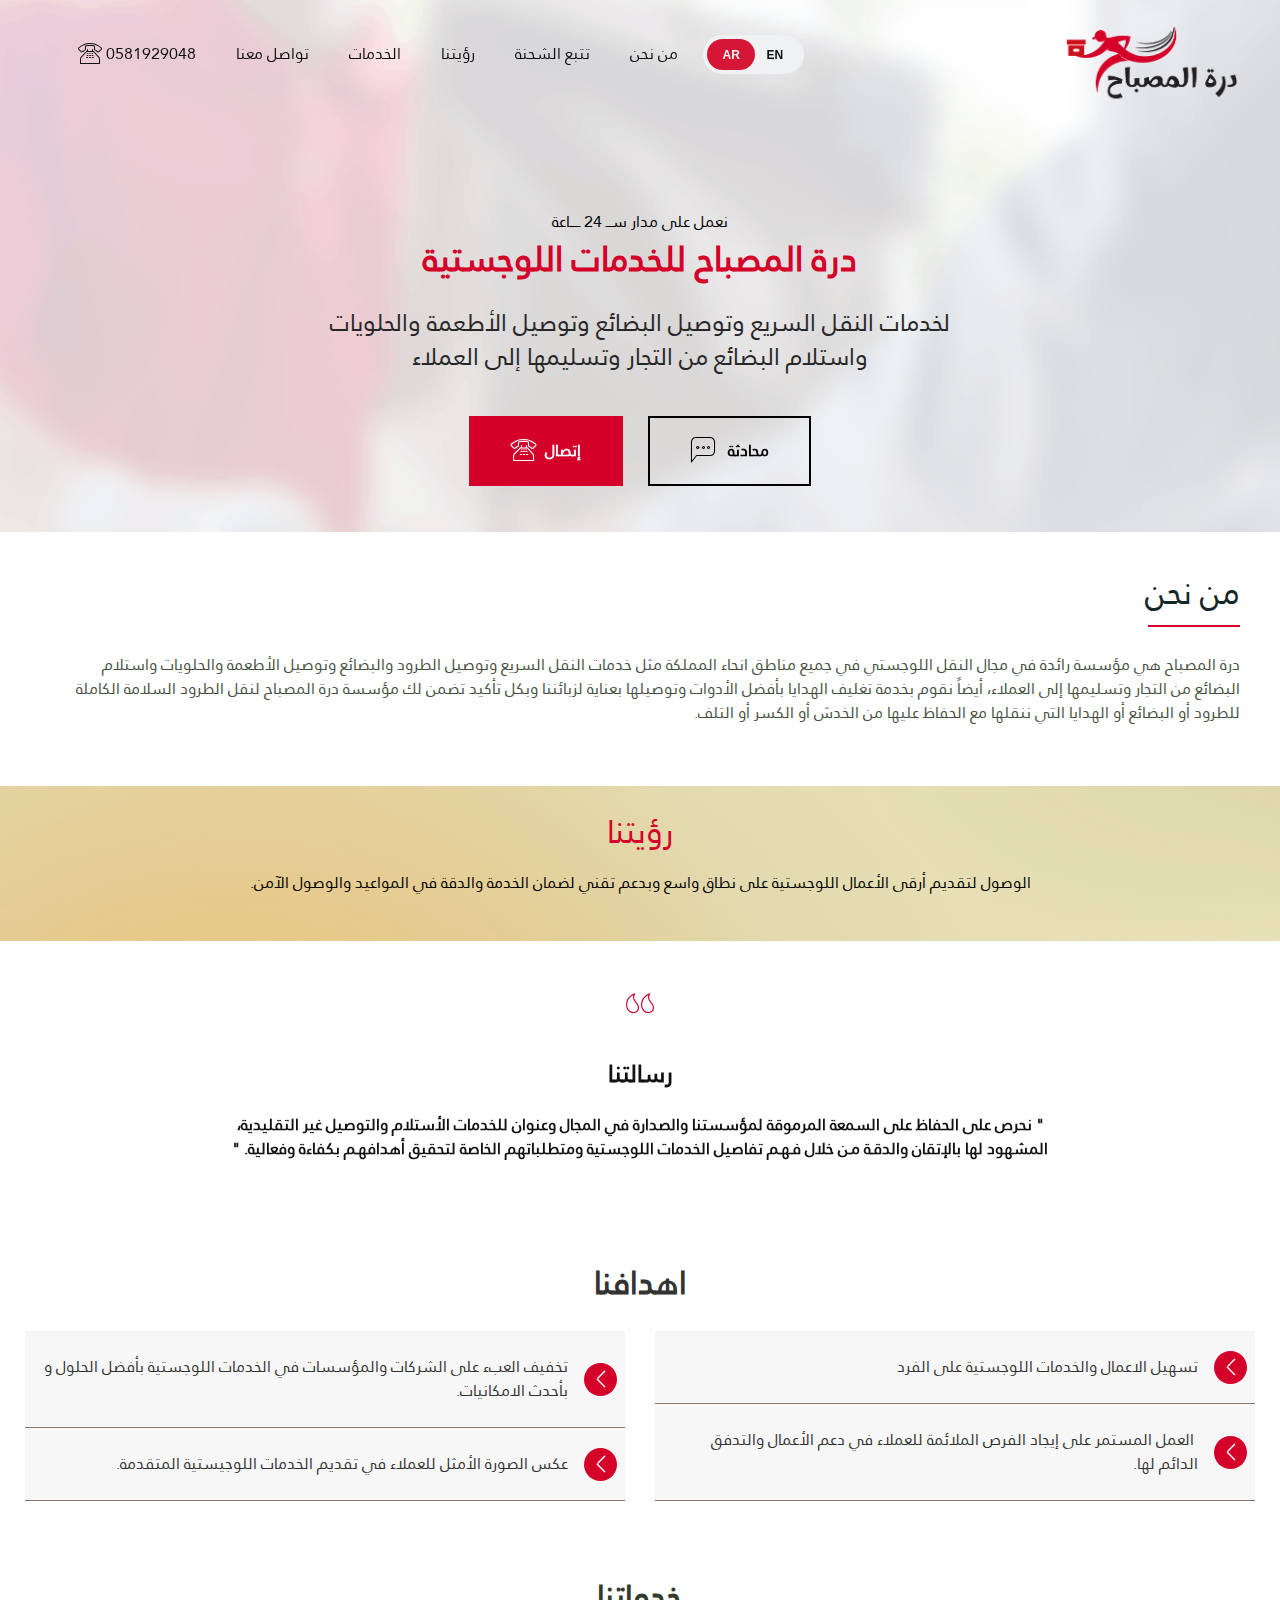
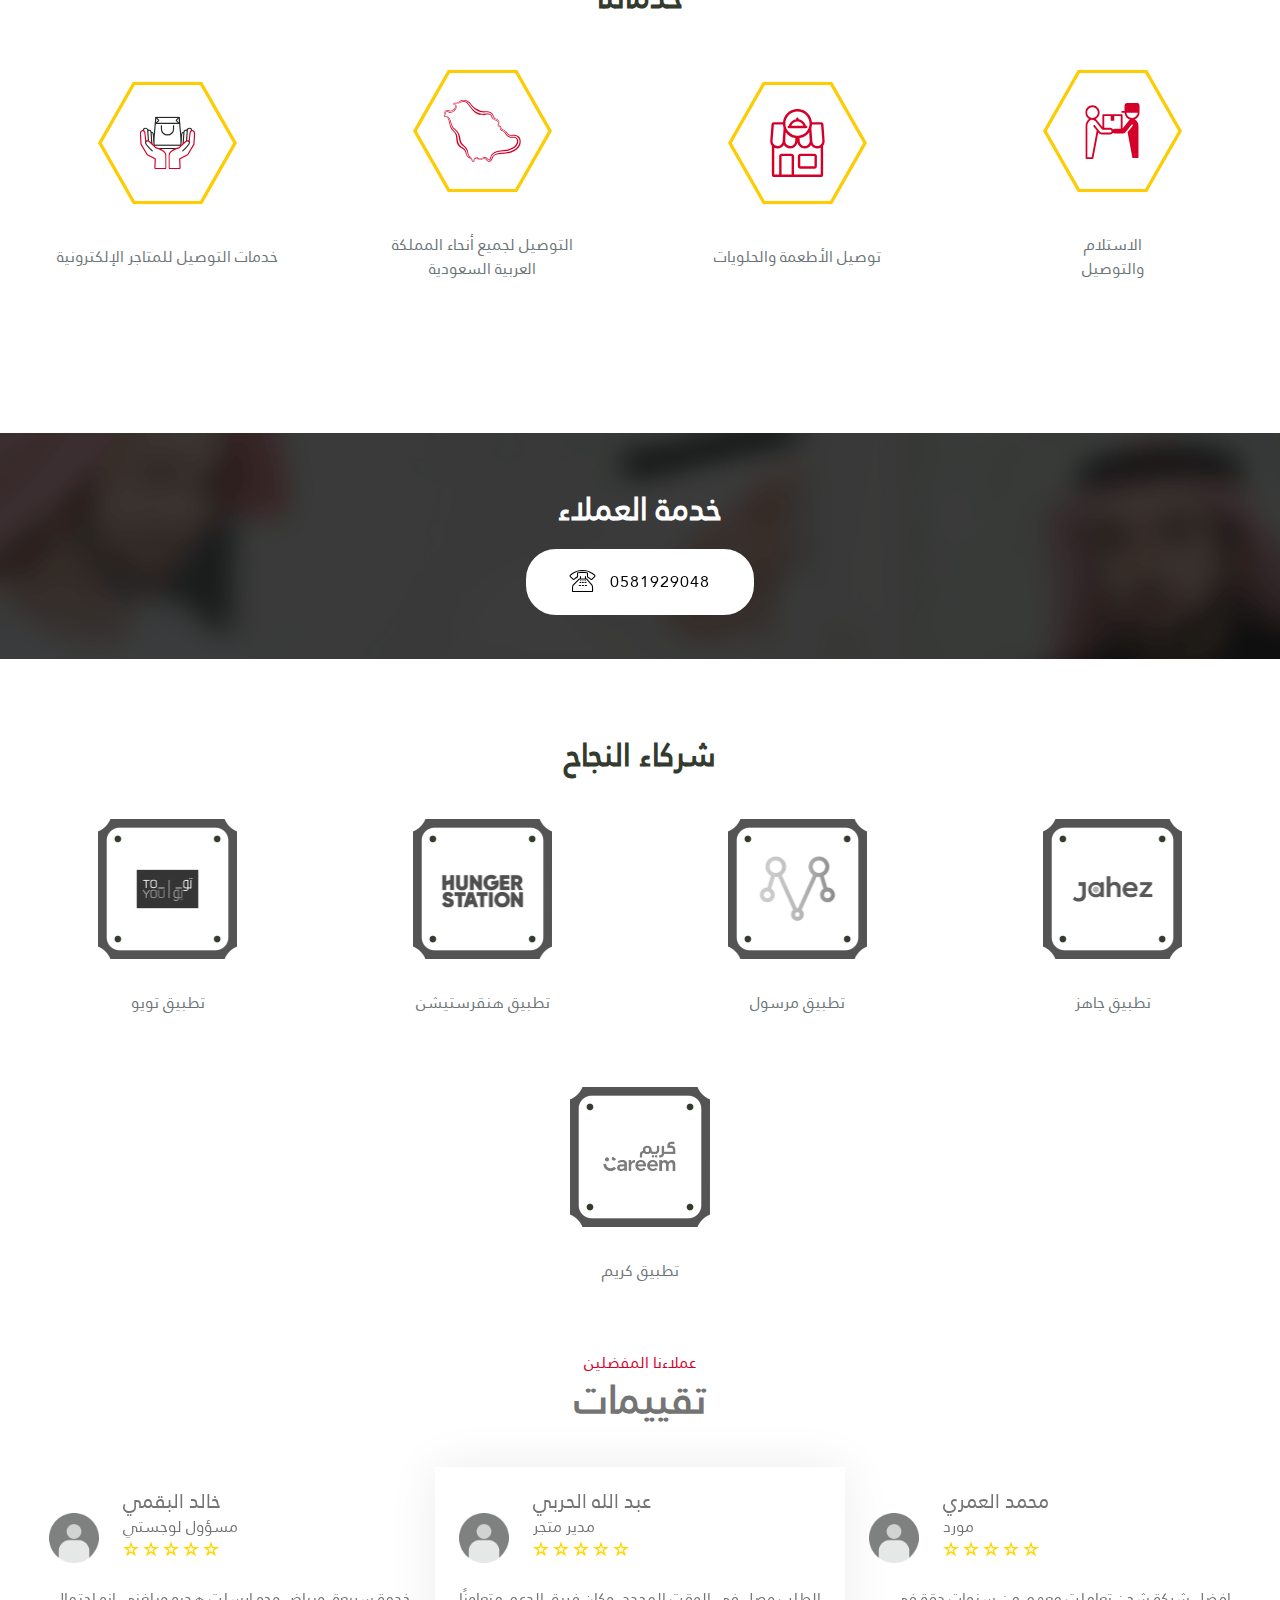
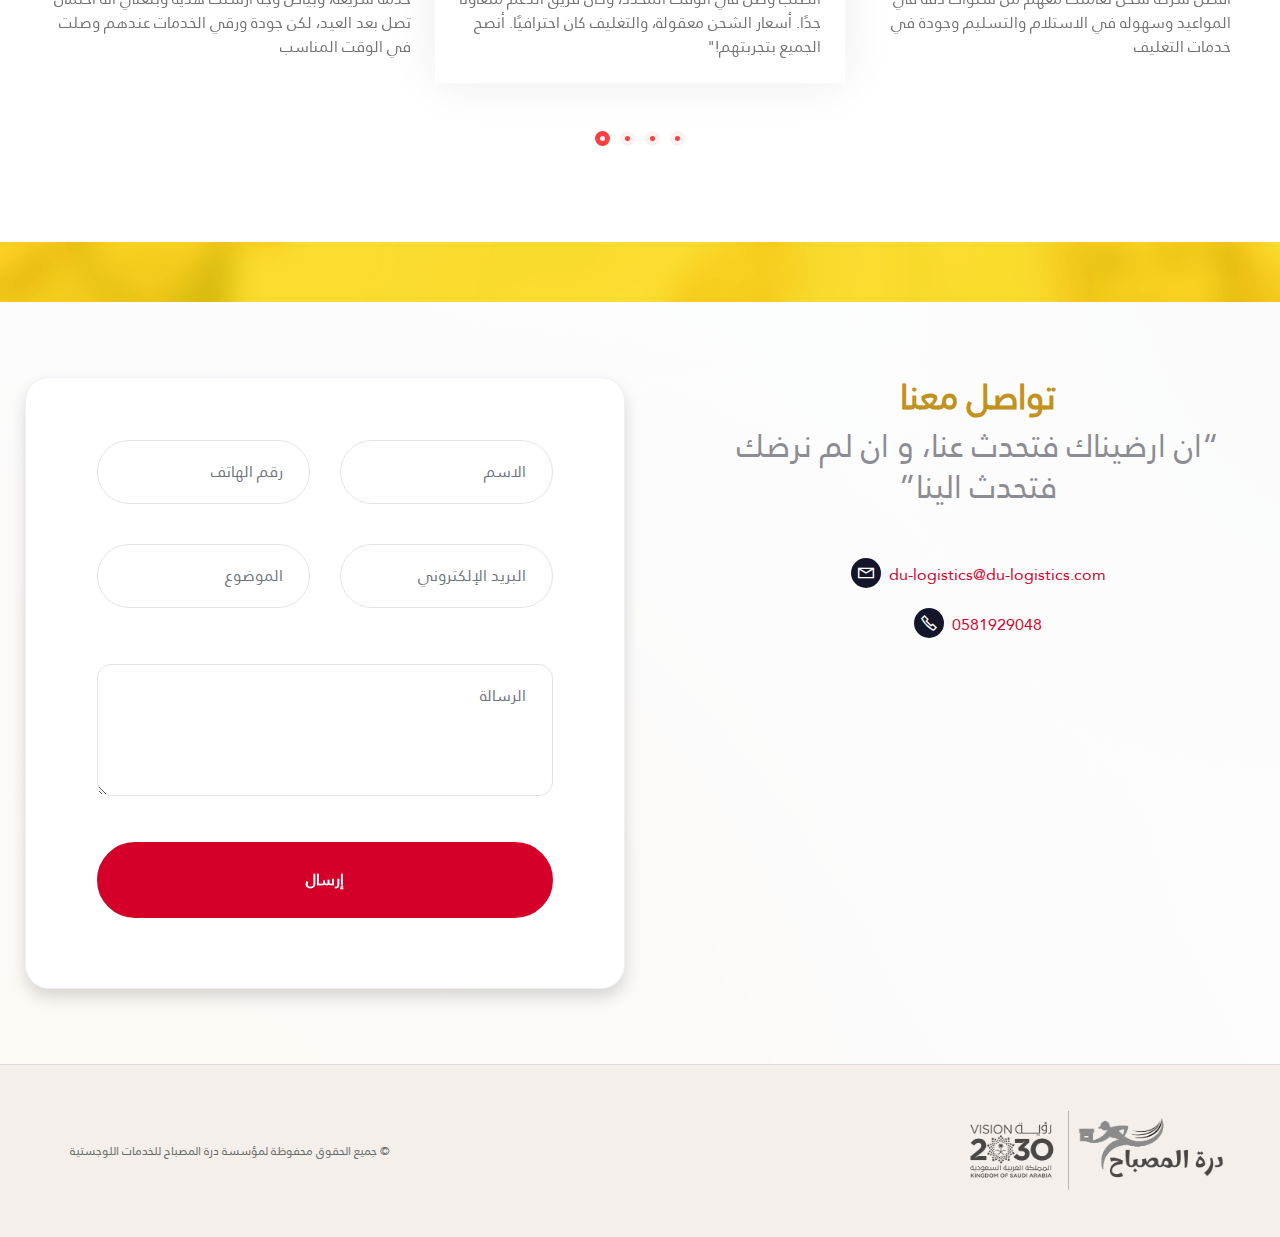
==== index.html @ 090231ba "Fix" ====
﻿<!DOCTYPE html>
<html>
  <head>
    <meta charset="UTF-8" />
    <meta http-equiv="X-UA-Compatible" content="IE=edge" />

    <meta name="twitter:card" content="summary_large_image" />
    <!-- <meta name="twitter:image:src" content="assets/images/index-meta.jpg"> -->
    <!-- <meta property="og:image" content="assets/images/index-meta.jpg"> -->
    <meta name="twitter:title" content="درة المصباح للخدمات اللوجستية" />
    <meta
      name="viewport"
      content="width=device-width, initial-scale=1, minimum-scale=1"
    />
    <!-- <link rel="shortcut icon" href="assets/images/untitled-1-128x128.png" type="image/x-icon"> -->
    <meta
      name="description"
      content="لخدمات النقل السريع وتوصيل البضائع وتوصيل الأطعمة والحلويات واستلام البضائع من التجار وتسليمها إلى العملاء"
    />

    <title>درة المصباح للخدمات اللوجستية</title>
    <link
      rel="stylesheet"
      href="assets/web/assets/mobirise-icons2/mobirise2.css"
    />
    <link
      rel="stylesheet"
      href="assets/web/assets/mobirise-icons/mobirise-icons.css"
    />
    <link rel="stylesheet" href="assets/icon54/style.css" />
    <link rel="stylesheet" href="assets/tether/tether.min.css" />
    <link rel="stylesheet" href="assets/bootstrap/css/bootstrap.min.css" />
    <link rel="stylesheet" href="assets/bootstrap/css/bootstrap-grid.min.css" />
    <link
      rel="stylesheet"
      href="assets/bootstrap/css/bootstrap-reboot.min.css"
    />
    <link rel="stylesheet" href="assets/animatecss/animate.min.css" />
    <link rel="stylesheet" href="assets/dropdown/css/style.css" />
    <link rel="stylesheet" href="assets/formstyler/jquery.formstyler.css" />
    <link
      rel="stylesheet"
      href="assets/formstyler/jquery.formstyler.theme.css"
    />
    <link
      rel="stylesheet"
      href="assets/datepicker/jquery.datetimepicker.min.css"
    />
    <link rel="stylesheet" href="assets/socicon/css/styles.css" />
    <link href="assets/fonts/style.css" rel="stylesheet" />
    <link
      rel="preload"
      as="style"
      href="assets/mobirise/css/mbr-additional.css"
    />
    <link
      href="assets/owlcarousel/assets/owl.carousel.min.css"
      rel="stylesheet"
    />
    <link
      rel="stylesheet"
      href="assets/mobirise/css/mbr-additional.css"
      type="text/css"
    />

    <script src="ajax/libs/jquery/3.5.1/jquery.min.js"></script>
  </head>
  <body>
    <!-- Header -->
    <section class="menu cid-rR8qj3Lr1I" once="menu" id="menu1-m">
      <nav class="navbar navbar-dropdown navbar-fixed-top navbar-expand-lg">
        <div class="container">
          <div class="navbar-brand">
            <span class="navbar-logo m-0">
              <a href="index.htm">
                <img
                  src="assets/images/untitled-1-128x128.png"
                  alt="مؤسسة درة المصباح للخدمات اللوجستية"
                  style="height: 6.8rem"
                />
              </a>
            </span>
          </div>

          <button
            class="navbar-toggler"
            type="button"
            data-toggle="collapse"
            data-target="#navbarSupportedContent"
            aria-controls="navbarNavAltMarkup"
            aria-expanded="false"
            aria-label="Toggle navigation"
          >
            <div class="hamburger">
              <span></span>
              <span></span>
              <span></span>
              <span></span>
            </div>
          </button>
          <div class="collapse navbar-collapse" id="navbarSupportedContent">
            <ul class="navbar-nav nav-dropdown p-0" data-app-modern-menu="true">
              <li class="nav-item d-flex align-items-center">
                <div class="lang-switcher d-flex align-items-center">
                  <div class="switch">
                    <input
                      id="language-toggle"
                      class="check-toggle check-toggle-round-flat"
                      type="checkbox"
                    />
                    <label for="language-toggle" class="mb-0"></label>
                    <span class="on">AR</span>
                    <span class="off">EN</span>
                  </div>
                </div>
              </li>
              <li class="nav-item">
                <a
                  class="nav-link link text-black display-7"
                  href="index.htm#content1-4"
                  >من نحن</a
                >
              </li>
              <li class="nav-item">
                <a class="nav-link link text-black display-7" href="#"
                  >تتبع الشحنة</a
                >
              </li>
              <li class="nav-item">
                <a
                  class="nav-link link text-black display-7"
                  href="index.htm#info3-1f"
                  >رؤيتنا</a
                >
              </li>
              <li class="nav-item">
                <a
                  class="nav-link link text-black display-7"
                  href="index.htm#gallery3-i"
                  >الخدمات</a
                >
              </li>
              <li class="nav-item">
                <a
                  class="nav-link link text-black display-7"
                  href="index.htm#form1-k"
                  >تواصل معنا</a
                >
              </li>
              <li class="nav-item">
                <a
                  class="nav-link link text-black display-7"
                  href="tel:+966581929048"
                  aria-expanded="false"
                  >0581929048&nbsp;<span
                    class="icon54-v1-phone-2 mbr-iconfont mbr-iconfont-btn"
                  ></span
                ></a>
              </li>
            </ul>
          </div>
        </div>
      </nav>
    </section>

    <!-- Hero -->
    <section class="header2 studiom4_header2 cid-sT4A9Km7MK" id="header2-1">
      <div
        class="mbr-overlay"
        style="opacity: 0.8; background-color: rgb(255, 255, 255)"
      ></div>

      <div class="container align-center">
        <div class="row justify-content-md-center">
          <div class="mbr-white col-md-10 col-lg-7">
            <h3
              class="mbr-section-subtitle mbr-semibold align-center mbr-light mbr-fonts-style display-7"
            >
              نعمل على مدار ســـ 24 ـــــاعة
            </h3>
            <h1
              style="font-weight: 600"
              class="mbr-section-title mbr-semibold mbr-fonts-style align-center display-1"
            >
              درة المصباح للخدمات اللوجستية
            </h1>
            <p class="mbr-text mbr-fonts-style display-5">
              لخدمات النقل السريع وتوصيل البضائع وتوصيل الأطعمة والحلويات
              واستلام البضائع من التجار وتسليمها إلى العملاء<br />
            </p>
            <div class="mbr-section-btn align-center">
              <a
                class="btn btn-black-outline display-7"
                href="https://wa.me/966581929048"
                ><span
                  class="icon54-v1-chat-bubble1 mbr-iconfont mbr-iconfont-btn"
                ></span
                >&nbsp;محادثة</a
              >
              <a class="btn btn-danger display-7" href="tel:+966581929048"
                ><span
                  class="icon54-v1-phone-2 mbr-iconfont mbr-iconfont-btn"
                ></span
                ><font face="icon54"><br /></font>إتصال</a
              >
            </div>
          </div>
        </div>
      </div>
    </section>

    <!-- About us -->
    <section
      class="content1 vertical-line studiom4_content1 cid-sT4SjxKOGl"
      id="content1-4"
    >
      <div class="container">
        <div class="row">
          <div class="col-md-12 col-lg-12 left-block">
            <div class="media-content">
              <h2
                style="margin-bottom: 16px"
                class="mbr-section-title align-left mbr-bold mbr-black mbr-fonts-style display-2"
              >
                من نحن
              </h2>
              <div class="line line-title"></div>

              <div class="mbr-section-text">
                <p class="mbr-text align-left mbr-fonts-style display-7">
                  درة المصباح هي مؤسسة رائدة في مجال النقل اللوجستي في جميع
                  مناطق انحاء المملكة مثل خدمات النقل السريع وتوصيل الطرود
                  والبضائع وتوصيل الأطعمة والحلويات واستلام البضائع من التجار
                  وتسليمها إلى العملاء، أيضاً نقوم بخدمة تغليف الهدايا بأفضل
                  الأدوات وتوصيلها بعناية لزبائننا وبكل تأكيد تضمن لك مؤسسة درة
                  المصباح لنقل الطرود السلامة الكاملة للطرود أو البضائع أو
                  الهدايا التي ننقلها مع الحفاظ عليها من الخدش أو الكسر أو
                  التلف.<br />
                </p>
              </div>
            </div>
          </div>
        </div>
      </div>
    </section>

    <!-- Our vision -->
    <section
      class="mbr-section info3 studiom4_info3 cid-thddCyVG28"
      id="info3-1f"
    >
      <div
        class="mbr-overlay"
        style="opacity: 0.2; background-color: rgb(255, 215, 0)"
      ></div>

      <div class="container">
        <div class="row">
          <div class="col-lg-12 align-center">
            <h2
              class="mbr-fonts-style mbr-section-title mbr-bold mbr-black display-2"
            >
              رؤيتنا
            </h2>

            <p class="mbr-text mbr-fonts-style display-7">
              الوصول لتقديم أرقى الأعمال اللوجستية على نطاق واسع وبدعم تقني
              لضمان الخدمة والدقة في المواعيد والوصول الآمن.
            </p>
          </div>
        </div>
      </div>
    </section>

    <!-- Our message -->
    <section
      data-bs-version="5.1"
      class="people1 cid-thk9bsrLMc"
      id="people1-1j"
    >
      <div class="container">
        <div class="row justify-content-center">
          <div class="col-12 col-md-">
            <div
              class="carousel slide"
              id="tqdGcRsPbU"
              data-interval="5000"
              data-bs-interval="5000"
            >
              <div class="carousel-inner">
                <div class="carousel-item slider-image item active">
                  <div class="media-container-row">
                    <div class="col-12 text-element">
                      <div class="text-content">
                        <div class="iconfont-wrapper">
                          <span class="mbr-iconfont mbri-quote-left"></span>
                        </div>
                        <h5
                          style="font-weight: 600"
                          class="mbr-section-title title mbr-fonts-style display-5"
                        >
                          رسالتنا
                        </h5>
                        <p
                          class="mbr-section-subtitle mbr-fonts-style display-7"
                        >
                          " نحرص على الحفاظ على السمعة المرموقة لمؤسستنا
                          والصدارة في المجال وعنوان للخدمات الأستلام والتوصيل
                          غير التقليدية، المشهود لها بالإتقان والدقـة مـن خلال
                          فـهـم تفاصيل الخدمات اللوجستية ومتطلباتهم الخاصة
                          لتحقيق أهدافهـم بكفاءة وفعالية. "
                        </p>
                      </div>
                    </div>
                  </div>
                </div>
              </div>
            </div>
          </div>
        </div>
      </div>
    </section>

    <!-- Our aims -->
    <section
      class="accordion2 travelm4_accordion2 cid-thdkL4G38F"
      id="accordion2-1i"
    >
      <div class="container">
        <div class="row justify-content-center">
          <div class="col-md-8">
            <h2
              style="font-weight: 600; margin-bottom: 16px"
              class="mbr-section-title align-center mbr-fonts-style mbr-bold display-2"
            >
              اهدافنا
            </h2>
          </div>
        </div>

        <div class="accordion-content">
          <div
            id="bootstrap-accordion_5"
            class="panel-group accordionStyles accordion"
            role="tablist"
            aria-multiselectable="true"
          >
            <div class="row pt-3 justify-content-center">
              <div class="col-md-6 accordion-section">
                <div class="card">
                  <div class="card-header" role="tab" id="headingOne">
                    <a
                      role="button"
                      class="collapsed panel-title text-black"
                      data-toggle="collapse"
                      data-core=""
                      href="#collapse1_5"
                      aria-expanded="false"
                      aria-controls="collapse1"
                      style="pointer-events: none"
                    >
                      <span
                        class="sign mbr-iconfont icon mbri-arrow-next inactive rotate-icon"
                      ></span>
                      <div class="wrap">
                        <h4
                          class="mbr-fonts-style header-text mbr-bold display-7"
                        >
                          <p>تسهيل الاعمال والخدمات اللوجستية على الفرد</p>
                        </h4>
                      </div>
                    </a>
                  </div>
                  <div
                    id="collapse1_5"
                    class="panel-collapse noScroll collapse"
                    role="tabpanel"
                    aria-labelledby="headingOne"
                    data-parent="#bootstrap-accordion_5"
                  >
                    <div class="panel-body p-4">
                      <p class="mbr-fonts-style panel-text display-4">
                        Lorem ipsum dolor sit amet, consectetur adipisicing
                        elit. Debitis quisquam hic minima officiis labore. Autem
                        iste maiores, impedit quasi, incidunt voluptatibus nihil
                        a animi iure odio, inventore reprehenderit nobis
                        architecto!
                      </p>
                    </div>
                  </div>
                </div>

                <div class="card">
                  <div class="card-header" role="tab" id="headingTwo">
                    <a
                      role="button"
                      class="collapsed panel-title text-black"
                      data-toggle="collapse"
                      data-core=""
                      href="#collapse2_5"
                      aria-expanded="false"
                      aria-controls="collapse1"
                      style="pointer-events: none"
                    >
                      <span
                        class="sign mbr-iconfont icon mbri-arrow-next inactive rotate-icon"
                      ></span>
                      <div class="wrap">
                        <h4
                          class="mbr-fonts-style header-text mbr-bold display-7"
                        >
                          &nbsp;العمل المستمر على إيجاد الفرص الملائمة للعملاء
                          في دعم الأعمال والتدفق الدائم لها.&nbsp;
                        </h4>
                      </div>
                    </a>
                  </div>
                  <div
                    id="collapse2_5"
                    class="panel-collapse noScroll collapse"
                    role="tabpanel"
                    aria-labelledby="headingTwo"
                    data-parent="#bootstrap-accordion_5"
                  >
                    <div class="panel-body p-4">
                      <p class="mbr-fonts-style panel-text display-4">
                        Lorem ipsum dolor sit amet, consectetur adipisicing
                        elit. Debitis quisquam hic minima officiis labore. Autem
                        iste maiores, impedit quasi, incidunt voluptatibus nihil
                        a animi iure odio, inventore reprehenderit nobis
                        architecto!
                      </p>
                    </div>
                  </div>
                </div>
              </div>

              <div class="col-md-6 accordion-section">
                <div class="card">
                  <div class="card-header" role="tab" id="headingFour">
                    <a
                      role="button"
                      class="collapsed panel-title text-black"
                      data-toggle="collapse"
                      data-core=""
                      href="#collapse4_5"
                      aria-expanded="false"
                      aria-controls="collapse1"
                      style="pointer-events: none"
                    >
                      <span
                        class="sign mbr-iconfont icon mbri-arrow-next inactive rotate-icon"
                      ></span>
                      <div class="wrap">
                        <h4
                          class="mbr-fonts-style header-text mbr-bold display-7"
                        >
                          <div>
                            تخفيف العبء على الشركات والمؤسسات في الخدمات
                            اللوجستية بأفضل الحلول و بأحدث الامكانيات.&nbsp;
                          </div>
                        </h4>
                      </div>
                    </a>
                  </div>
                  <div
                    id="collapse4_5"
                    class="panel-collapse noScroll collapse"
                    role="tabpanel"
                    aria-labelledby="headingFour"
                    data-parent="#bootstrap-accordion_5"
                  >
                    <div class="panel-body p-4">
                      <p class="mbr-fonts-style panel-text display-4">
                        Lorem ipsum dolor sit amet, consectetur adipisicing
                        elit. Debitis quisquam hic minima officiis labore. Autem
                        iste maiores, impedit quasi, incidunt voluptatibus nihil
                        a animi iure odio, inventore reprehenderit nobis
                        architecto!
                      </p>
                    </div>
                  </div>
                </div>

                <div class="card">
                  <div class="card-header" role="tab" id="headingFive">
                    <a
                      role="button"
                      class="collapsed panel-title text-black"
                      data-toggle="collapse"
                      data-core=""
                      href="#collapse5_5"
                      aria-expanded="false"
                      aria-controls="collapse5"
                      style="pointer-events: none"
                    >
                      <span
                        class="sign mbr-iconfont icon mbri-arrow-next inactive rotate-icon"
                      ></span>
                      <div class="wrap">
                        <h4
                          class="mbr-fonts-style header-text mbr-bold display-7"
                        >
                          عكس الصورة الأمثل للعملاء في تقديم الخدمات اللوجيستية
                          المتقدمة.&nbsp;
                        </h4>
                      </div>
                    </a>
                  </div>
                  <div
                    id="collapse5_5"
                    class="panel-collapse noScroll collapse"
                    role="tabpanel"
                    aria-labelledby="headingFive"
                    data-parent="#bootstrap-accordion_5"
                  >
                    <div class="panel-body p-4">
                      <p class="mbr-fonts-style panel-text display-4">
                        Lorem ipsum dolor sit amet, consectetur adipisicing
                        elit. Debitis quisquam hic minima officiis labore. Autem
                        iste maiores, impedit quasi, incidunt voluptatibus nihil
                        a animi iure odio, inventore reprehenderit nobis
                        architecto!
                      </p>
                    </div>
                  </div>
                </div>
              </div>
            </div>
          </div>
        </div>
      </div>
    </section>

    <!-- Our Services -->
    <section
      data-bs-version="5.1"
      class="gallery3 cid-tcMoUBEE6D"
      id="gallery3-i"
    >
      <div class="container">
        <div class="mbr-section-head">
          <h4
            style="font-weight: 600"
            class="mbr-section-title mbr-fonts-style align-left mb-0 display-2"
          >
            خدماتنا
          </h4>
        </div>
        <div class="row mt-5 justify-content-md-center">
          <div class="item features-image col-6 col-md-6 col-lg-3 active">
            <div class="item-wrapper">
              <div class="item-img">
                <img
                  src="assets/images/1-2.svg"
                  alt="الاستلام والتوصيل"
                  data-slide-to="8"
                  data-bs-slide-to="8"
                />
              </div>
              <div class="item-content">
                <h5 class="item-title mbr-fonts-style display-7">
                  الاستلام <br />والتوصيل
                </h5>
              </div>
            </div>
          </div>
          <div class="item features-image col-6 col-md-6 col-lg-3">
            <div class="item-wrapper">
              <div class="item-img">
                <img
                  src="assets/images/4-2.svg"
                  alt="توصيل الأطعمة والحلويات"
                  data-slide-to="1"
                  data-bs-slide-to="1"
                />
              </div>
              <div class="item-content">
                <h5 class="item-title mbr-fonts-style display-7">
                  توصيل الأطعمة والحلويات
                </h5>
              </div>
            </div>
          </div>
          <div class="item features-image col-6 col-md-6 col-lg-3">
            <div class="item-wrapper">
              <div class="item-img">
                <img
                  src="assets/images/3-2.svg"
                  alt="التوصيل لجميع أنحاء المملكة العربية السعودية"
                  data-slide-to="2"
                  data-bs-slide-to="2"
                />
              </div>
              <div class="item-content">
                <h5 class="item-title mbr-fonts-style display-7">
                  التوصيل لجميع أنحاء المملكة العربية السعودية
                </h5>
              </div>
            </div>
          </div>
          <div class="item features-image col-6 col-md-6 col-lg-3">
            <div class="item-wrapper">
              <div class="item-img">
                <img
                  src="assets/images/2-2.svg"
                  alt="التشغيل الكامل للمتاجر الإلكترونية"
                  data-slide-to="3"
                  data-bs-slide-to="3"
                />
              </div>
              <div class="item-content">
                <h5 class="item-title mbr-fonts-style display-7">
                  خدمات التوصيل للمتاجر الإلكترونية
                </h5>
              </div>
            </div>
          </div>
        </div>
      </div>
    </section>

    <!-- Customer Service -->
    <section class="title2 cleanm4_title2 cid-tg5XYepRPG" id="title2-15">
      <div
        class="mbr-overlay"
        style="opacity: 0.81; background-color: rgb(16, 16, 16)"
      ></div>

      <div class="align-center container">
        <div class="row">
          <div class="col-lg-12 col-md-12">
            <div
              class="content-inner d-flex flex-column justify-center flex-wrap align-center"
            >
              <div class="left-content">
                <h1
                  style="font-weight: 600"
                  class="mb-4 text-center mbr-fonts-style mbr-section-title mbr-bold align-left display-2"
                >
                  خدمة العملاء
                </h1>
              </div>
              <div class="right-content">
                <div class="buttons-wrap w-100">
                  <div class="mbr-section-btn align-center">
                    <a
                      style="margin: 0"
                      class="btn btn-md btn-white display-7"
                      href="tel:+966581929048"
                      >0581929048<span
                        class="icon54-v1-phone-2 mbr-iconfont mbr-iconfont-btn"
                      ></span
                    ></a>
                  </div>
                </div>
              </div>
            </div>
          </div>
        </div>
      </div>
    </section>

    <!-- Partners -->
    <section
      data-bs-version="5.1"
      class="gallery3 cid-tpCroy4lTA"
      id="gallery3-1q"
    >
      <div class="container">
        <div class="mbr-section-head">
          <h4
            style="font-weight: 600"
            class="mbr-section-title mbr-fonts-style align-left mb-0 display-2"
          >
            شركاء النجاح
          </h4>
        </div>
        <div class="row mt-5 justify-content-center">
          <div class="item features-image col-6 col-md-6 col-lg-3 active">
            <div class="item-wrapper">
              <div class="item-img">
                <img
                  src="assets/images/1-279x279.png"
                  alt="مشغل تطبيق ناجز"
                  data-slide-to="6"
                  data-bs-slide-to="6"
                />
              </div>
              <div class="item-content">
                <h5 class="item-title mbr-fonts-style display-7">تطبيق جاهز</h5>
              </div>
            </div>
          </div>
          <div class="item features-image col-6 col-md-6 col-lg-3">
            <div class="item-wrapper">
              <div class="item-img">
                <img
                  src="assets/images/2-279x279.png"
                  alt="مشغل تطبيق مرسول"
                  data-slide-to="0"
                  data-bs-slide-to="0"
                />
              </div>
              <div class="item-content">
                <h5 class="item-title mbr-fonts-style display-7">
                  تطبيق مرسول
                </h5>
              </div>
            </div>
          </div>
          <div class="item features-image col-6 col-md-6 col-lg-3">
            <div class="item-wrapper">
              <div class="item-img">
                <img
                  src="assets/images/3-279x279.png"
                  alt="مشغل تطبيق هنقرستيشن "
                  data-slide-to="1"
                  data-bs-slide-to="1"
                />
              </div>
              <div class="item-content">
                <h5 class="item-title mbr-fonts-style display-7">
                  تطبيق هنقرستيشن
                </h5>
              </div>
            </div>
          </div>
          <div class="item features-image col-6 col-md-6 col-lg-3">
            <div class="item-wrapper">
              <div class="item-img">
                <img
                  src="assets/images/4-279x279.png"
                  alt="تطبيق تويو"
                  data-slide-to="2"
                  data-bs-slide-to="2"
                />
              </div>
              <div class="item-content">
                <h5 class="item-title mbr-fonts-style display-7">تطبيق تويو</h5>
              </div>
            </div>
          </div>
          <div class="item features-image col-6 col-md-6 col-lg-3">
            <div class="item-wrapper">
              <div class="item-img">
                <img
                  src="assets/images/5-279x279.png"
                  alt="مشغل تطبيق كريم"
                  data-slide-to="3"
                  data-bs-slide-to="3"
                />
              </div>
              <div class="item-content">
                <h5 class="item-title mbr-fonts-style display-7">تطبيق كريم</h5>
              </div>
            </div>
          </div>
        </div>
      </div>
    </section>

    <!-- Testimonial Start -->
    <div class="container-xxl pb-5 pt-0" style="padding-top: 0" dir="ltr">
      <div class="container pb-5">
        <div class="text-center">
          <h6 class="text-secondary text-uppercase font">عملاءنا المفضلين</h6>
          <h1 class="mb-0 font" style="font-weight: 600">تقييمات</h1>
        </div>
        <div class="owl-carousel testimonial-carousel">
          <div class="testimonial-item p-4 my-5">
            <div class="d-flex align-items-end mb-4">
              <img
                style="width: 50px; height: 50px"
                class="img-fluid flex-shrink-0"
                src="./assets/images/p.png"
                style="width: 80px; height: 80px"
              />
              <div class="ml-4">
                <h5 class="mb-1 font">عبد الله الحربي</h5>
                <p class="m-0">مدير متجر</p>
                <div class="item-rating">
                  <span
                    class="mbr-iconfont mobi-mbri-star mobi-mbri gold-star"
                  ></span>
                  <span
                    class="mbr-iconfont mobi-mbri-star mobi-mbri gold-star"
                  ></span>
                  <span
                    class="mbr-iconfont mobi-mbri-star mobi-mbri gold-star"
                  ></span>
                  <span
                    class="mbr-iconfont mobi-mbri-star mobi-mbri gold-star"
                  ></span>
                  <span
                    class="mbr-iconfont mobi-mbri-star mobi-mbri gold-star"
                  ></span>
                </div>
              </div>
            </div>
            <p class="mb-0 text-right" dir="rtl">
              الطلب وصل في الوقت المحدد، وكان فريق الدعم متعاونًا جدًا. أسعار
              الشحن معقولة، والتغليف كان احترافيًا. أنصح الجميع بتجربتهم!"
            </p>
          </div>

          <div class="testimonial-item p-4 my-5">
            <div class="d-flex align-items-end mb-4">
              <img
                style="width: 50px; height: 50px"
                class="img-fluid flex-shrink-0"
                src="./assets/images/p.png"
                style="width: 80px; height: 80px"
              />
              <div class="ml-4">
                <h5 class="mb-1 font">محمد العمري</h5>
                <p class="m-0">مورد</p>
                <div class="item-rating">
                  <span
                    class="mbr-iconfont mobi-mbri-star mobi-mbri gold-star"
                  ></span>
                  <span
                    class="mbr-iconfont mobi-mbri-star mobi-mbri gold-star"
                  ></span>
                  <span
                    class="mbr-iconfont mobi-mbri-star mobi-mbri gold-star"
                  ></span>
                  <span
                    class="mbr-iconfont mobi-mbri-star mobi-mbri gold-star"
                  ></span>
                  <span
                    class="mbr-iconfont mobi-mbri-star mobi-mbri gold-star"
                  ></span>
                </div>
              </div>
            </div>
            <p class="mb-0 text-right" dir="rtl">
              افضل شركة شحن تعاملت معهم من سنوات دقة في المواعيد وسهوله في
              الاستلام والتسليم وجودة في خدمات التغليف
            </p>
          </div>

          <div class="testimonial-item p-4 my-5">
            <div class="d-flex align-items-end mb-4">
              <img
                style="width: 50px; height: 50px"
                class="img-fluid flex-shrink-0"
                src="./assets/images/p.png"
                style="width: 80px; height: 80px"
              />
              <div class="ml-4">
                <h5 class="mb-1 font">فهد العتيبي</h5>
                <p class="m-0">مستخدم</p>
                <div class="item-rating">
                  <span
                    class="mbr-iconfont mobi-mbri-star mobi-mbri gold-star"
                  ></span>
                  <span
                    class="mbr-iconfont mobi-mbri-star mobi-mbri gold-star"
                  ></span>
                  <span
                    class="mbr-iconfont mobi-mbri-star mobi-mbri gold-star"
                  ></span>
                  <span
                    class="mbr-iconfont mobi-mbri-star mobi-mbri gold-star"
                  ></span>
                  <span
                    class="mbr-iconfont mobi-mbri-star mobi-mbri gold-star"
                  ></span>
                </div>
              </div>
            </div>
            <p class="mb-0 text-right" dir="rtl">
              خدمه ممتازه خلال يومين وصل الطلب و بردو ع التلفون ع طول سعر الشحن
              و التغليف منافس انصح فيهم صراحه
            </p>
          </div>

          <div class="testimonial-item p-4 my-5">
            <div class="d-flex align-items-end mb-4">
              <img
                style="width: 50px; height: 50px"
                class="img-fluid flex-shrink-0"
                src="./assets/images/p.png"
                style="width: 80px; height: 80px"
              />
              <div class="ml-4">
                <h5 class="mb-1 font">خالد البقمي</h5>
                <p class="m-0">مسؤول لوجستي</p>
                <div class="item-rating">
                  <span
                    class="mbr-iconfont mobi-mbri-star mobi-mbri gold-star"
                  ></span>
                  <span
                    class="mbr-iconfont mobi-mbri-star mobi-mbri gold-star"
                  ></span>
                  <span
                    class="mbr-iconfont mobi-mbri-star mobi-mbri gold-star"
                  ></span>
                  <span
                    class="mbr-iconfont mobi-mbri-star mobi-mbri gold-star"
                  ></span>
                  <span
                    class="mbr-iconfont mobi-mbri-star mobi-mbri gold-star"
                  ></span>
                </div>
              </div>
            </div>
            <p class="mb-0 text-right" dir="rtl">
              خدمة سريعة، وبياض وجه ارسلت هديه وبلغني انه احتمال تصل بعد العيد،
              لكن جودة ورقي الخدمات عندهم وصلت في الوقت المناسب
            </p>
          </div>
        </div>
      </div>
    </div>
    <!-- Testimonial End -->

    <!-- Yellows bar -->
    <section
      class="mbr-section info3 studiom4_info3 cid-t1bL6fYYQC"
      id="info3-9"
    >
      <div
        class="mbr-overlay"
        style="opacity: 0.8; background-color: rgb(255, 215, 0)"
      ></div>

      <div class="container">
        <div class="row">
          <div class="col-lg-12 align-center">
            <h2
              class="mbr-fonts-style mbr-section-title mbr-bold mbr-black display-2"
            ></h2>
          </div>
        </div>
      </div>
    </section>

    <!-- Contact US -->
    <section data-bs-version="5.1" class="form1 cid-tcMyZmZJq1" id="form1-k">
      <div
        class="mbr-overlay"
        style="opacity: 0.9; background-color: rgb(255, 255, 255)"
      ></div>

      <div class="container">
        <div class="row justify-content-between">
          <div class="col-12 col-lg-6">
            <div class="right-side">
              <h5
                style="margin-bottom: 8px"
                class="mbr-section-title mbr-fonts-style display-1 text-center"
              >
                تواصل معنا
              </h5>
              <p
                class="mbr-text mbr-fonts-style display-2 text-center"
                style="line-height: 1.3"
              >
                “ان ارضيناك فتحدث عنا، و ان لم نرضك فتحدث الينا”
              </p>
              <p
                class="email mbr-fonts-style display-4"
                style="
                  width: fit-content;
                  margin: 0 auto 32px;
                  text-align: center;
                "
              >
                <span
                  class="mobi-mbri mobi-mbri-letter mbr-iconfont mbr-iconfont-btn"
                ></span
                ><a
                  href="mailto:du-logistics@du-logistics.com"
                  class="text-secondary text-primary"
                  style="font-size: 1rem"
                  >du-logistics@du-logistics.com</a
                >
              </p>

              <p
                class="phone mbr-fonts-style display-4"
                style="width: fit-content; margin: 0 auto; text-align: center"
              >
                <span
                  class="mobi-mbri mobi-mbri-phone mbr-iconfont mbr-iconfont-btn"
                ></span
                ><a
                  href="tel:0581929048"
                  class="text-secondary text-primary"
                  style="font-size: 1rem"
                  >0581929048</a
                >
              </p>
            </div>
          </div>
          <div class="col-12 col-lg-6">
            <div class="left-side">
              <div class="shadow">
                <div class="col-auto form-part">
                  <div class="mbr-form top" data-form-type="formoid">
                    <!--Formbuilder Form-->
                    <form
                      class="mbr-form form-with-styler"
                      data-form-title="Form Name"
                    >
                      <div class="row">
                        <div
                          hidden="hidden"
                          data-form-alert=""
                          class="alert alert-success col-12 text-center"
                        >
                          شكراً ، سوف يتم الرد عليك في اقرب مدة
                        </div>
                        <div
                          hidden="hidden"
                          data-form-alert-danger=""
                          class="alert alert-danger col-12"
                        >
                          Oops...! some problem!
                        </div>
                      </div>
                      <div class="dragArea row">
                        <div
                          class="col-lg-6 col-md-12 col-sm-12 form-group"
                          data-for="name"
                        >
                          <input
                            type="text"
                            name="name"
                            placeholder="الاسم"
                            data-form-field="text"
                            class="form-control display-7"
                            value=""
                            id="name-form1-k"
                            required
                          />
                        </div>
                        <div
                          class="col-lg-6 col-md-12 col-sm-12 form-group"
                          data-for="number"
                        >
                          <input
                            type="text"
                            name="number"
                            placeholder="رقم الهاتف"
                            data-form-field="text"
                            class="form-control display-7"
                            value=""
                            id="number-form1-k"
                            required
                          />
                        </div>
                        <div
                          data-for="email"
                          class="col-lg-6 col-md-12 col-sm-12 form-group"
                        >
                          <input
                            type="email"
                            name="email"
                            placeholder="البريد الإلكتروني"
                            data-form-field="email"
                            class="form-control display-7"
                            value=""
                            id="email-form1-k"
                            required
                          />
                        </div>
                        <div
                          data-for="text"
                          class="col-lg-6 col-md-12 col-sm-12 form-group"
                        >
                          <input
                            type="text"
                            name="text"
                            placeholder="الموضوع"
                            data-form-field="text"
                            class="form-control display-7"
                            value=""
                            id="text-form1-k"
                            required
                          />
                        </div>

                        <div class="col-lg-12 col-md-12 col-sm-12">
                          <p class="mbr-fonts-style display-7"></p>
                        </div>
                        <div
                          class="col-lg-12 col-md-12 col-sm-12 form-group"
                          data-for="textarea"
                        >
                          <textarea
                            name="textarea"
                            placeholder="الرسالة"
                            data-form-field="textarea"
                            class="form-control display-7"
                            id="textarea-form1-k"
                            required
                          ></textarea>
                        </div>
                        <div class="col">
                          <button
                            type="submit"
                            class="w-100 w-100 w-100 btn btn-secondary display-7"
                          >
                            إرسال
                          </button>
                        </div>
                      </div>
                    </form>
                    <!--Formbuilder Form-->
                  </div>
                </div>
              </div>
            </div>
          </div>
        </div>
      </div>
    </section>

    <!-- Footer -->
    <section class="footer2 cid-tg61zJ3xFE" id="footer2-1c">
      <div class="container">
        <div class="media-container-row">
          <div class="col-lg-4 logo-footer mb-3 mt-3 align-right">
            <a href="#"
              ><img
                class="img-logo-footer"
                src="assets/images/Untitled-3.png"
                alt="المنصة اللوجيستية"
            /></a>
          </div>
          <div class="col-lg-4 copyright mb-3 mt-3 d-flex align-center">
            <p
              class="mbr-fonts-style mbr-regular text-copyright display-4"
              style="font-size: 12px"
            >
              © جميع الحقوق محفوظة لمؤسسة درة المصباح للخدمات اللوجستية
            </p>
          </div>
        </div>
      </div>
    </section>

    <script src="assets/web/assets/jquery/jquery.min.js"></script>
    <script src="assets/popper/popper.min.js"></script>
    <script src="assets/tether/tether.min.js"></script>
    <script src="assets/bootstrap/js/bootstrap.min.js"></script>
    <script src="assets/smoothscroll/smooth-scroll.js"></script>
    <script src="assets/viewportchecker/jquery.viewportchecker.js"></script>
    <script src="assets/dropdown/js/nav-dropdown.js"></script>
    <script src="assets/dropdown/js/navbar-dropdown.js"></script>
    <script src="assets/touchswipe/jquery.touch-swipe.min.js"></script>
    <script src="assets/mbr-switch-arrow/mbr-switch-arrow.js"></script>
    <script src="assets/formstyler/jquery.formstyler.js"></script>
    <script src="assets/formstyler/jquery.formstyler.min.js"></script>
    <script src="assets/datepicker/jquery.datetimepicker.full.js"></script>
    <script src="assets/theme/js/script.js"></script>
    <!-- <script src="assets/formoid/formoid.min.js"></script> -->
    <script src="assets/owlcarousel/owl.carousel.min.js"></script>

    <!-- Testimonials carousel -->
    <script>
      (function ($) {
        "use strict";

        $(".testimonial-carousel").owlCarousel({
          autoplay: true,
          smartSpeed: 1000,
          center: true,
          dots: true,
          loop: true,
          responsive: {
            0: {
              items: 1,
            },
            768: {
              items: 2,
            },
            992: {
              items: 3,
            },
          },
        });
      })(jQuery);
    </script>

    <!-- Language btn -->
    <script>
      const languageToggle = document.getElementById("language-toggle");

      // Check if the page is being loaded from the cache
      window.addEventListener("pageshow", function (event) {
        // If the language toggle was checked, uncheck it
        if (
          event.persisted ||
          (window.performance && window.performance.navigation.type === 2)
        ) {
          languageToggle.checked = false;
        }
      });

      // Get the current domain
      const currentDomain = window.location.origin;
      console.log(window.location.hostname);

      // Subdirectory for development only
      const subdirectory =
        window.location.hostname === "127.0.0.1" ? "" : "";

      languageToggle.addEventListener("change", function () {
        if (this.checked) {
          // Redirect to Arabic page
          window.location.href = `${currentDomain}${subdirectory}/en.html`;
        } else {
          // Redirect to English page
          window.location.href = `${currentDomain}${subdirectory}`;
        }
      });
    </script>
  </body>
</html>
---- assets/web/assets/mobirise-icons2/mobirise2.css ----
﻿@font-face {
  font-family: 'Moririse2';
  font-display: swap;
  src:  url('mobirise2.eot');
  src:  url('mobirise2.eot') format('embedded-opentype'),
    url('mobirise2.ttf') format('truetype'),
    url('mobirise2.woff') format('woff'),
    url('mobirise2.svg') format('svg');
  font-weight: normal;
  font-style: normal;
}

[class^="mobi-"], [class*=" mobi-"] {
  /* use !important to prevent issues with browser extensions that change fonts */
  font-family: 'Moririse2' !important;
  speak: none;
  font-style: normal;
  font-weight: normal;
  font-variant: normal;
  text-transform: none;
  line-height: 1;

  /* Better Font Rendering =========== */
  -webkit-font-smoothing: antialiased;
  -moz-osx-font-smoothing: grayscale;
}

.mobi-mbri-add-submenu:before {
  content: "\e900";
}
.mobi-mbri-alert:before {
  content: "\e901";
}
.mobi-mbri-align-center:before {
  content: "\e902";
}
.mobi-mbri-align-justify:before {
  content: "\e903";
}
.mobi-mbri-align-left:before {
  content: "\e904";
}
.mobi-mbri-align-right:before {
  content: "\e905";
}
.mobi-mbri-android:before {
  content: "\e906";
}
.mobi-mbri-apple:before {
  content: "\e907";
}
.mobi-mbri-arrow-down:before {
  content: "\e908";
}
.mobi-mbri-arrow-next:before {
  content: "\e909";
}
.mobi-mbri-arrow-prev:before {
  content: "\e90a";
}
.mobi-mbri-arrow-up:before {
  content: "\e90b";
}
.mobi-mbri-bold:before {
  content: "\e90c";
}
.mobi-mbri-bookmark:before {
  content: "\e90d";
}
.mobi-mbri-bootstrap:before {
  content: "\e90e";
}
.mobi-mbri-briefcase:before {
  content: "\e90f";
}
.mobi-mbri-browse:before {
  content: "\e910";
}
.mobi-mbri-bulleted-list:before {
  content: "\e911";
}
.mobi-mbri-calendar:before {
  content: "\e912";
}
.mobi-mbri-camera:before {
  content: "\e913";
}
.mobi-mbri-cart-add:before {
  content: "\e914";
}
.mobi-mbri-cart-full:before {
  content: "\e915";
}
.mobi-mbri-cash:before {
  content: "\e916";
}
.mobi-mbri-change-style:before {
  content: "\e917";
}
.mobi-mbri-chat:before {
  content: "\e918";
}
.mobi-mbri-clock:before {
  content: "\e919";
}
.mobi-mbri-close:before {
  content: "\e91a";
}
.mobi-mbri-cloud:before {
  content: "\e91b";
}
.mobi-mbri-code:before {
  content: "\e91c";
}
.mobi-mbri-contact-form:before {
  content: "\e91d";
}
.mobi-mbri-credit-card:before {
  content: "\e91e";
}
.mobi-mbri-cursor-click:before {
  content: "\e91f";
}
.mobi-mbri-cust-feedback:before {
  content: "\e920";
}
.mobi-mbri-database:before {
  content: "\e921";
}
.mobi-mbri-delivery:before {
  content: "\e922";
}
.mobi-mbri-desktop:before {
  content: "\e923";
}
.mobi-mbri-devices:before {
  content: "\e924";
}
.mobi-mbri-down:before {
  content: "\e925";
}
.mobi-mbri-download-2:before {
  content: "\e926";
}
.mobi-mbri-download:before {
  content: "\e927";
}
.mobi-mbri-drag-n-drop-2:before {
  content: "\e928";
}
.mobi-mbri-drag-n-drop:before {
  content: "\e929";
}
.mobi-mbri-edit-2:before {
  content: "\e92a";
}
.mobi-mbri-edit:before {
  content: "\e92b";
}
.mobi-mbri-error:before {
  content: "\e92c";
}
.mobi-mbri-extension:before {
  content: "\e92d";
}
.mobi-mbri-features:before {
  content: "\e92e";
}
.mobi-mbri-file:before {
  content: "\e92f";
}
.mobi-mbri-flag:before {
  content: "\e930";
}
.mobi-mbri-folder:before {
  content: "\e931";
}
.mobi-mbri-gift:before {
  content: "\e932";
}
.mobi-mbri-github:before {
  content: "\e933";
}
.mobi-mbri-globe-2:before {
  content: "\e934";
}
.mobi-mbri-globe:before {
  content: "\e935";
}
.mobi-mbri-growing-chart:before {
  content: "\e936";
}
.mobi-mbri-hearth:before {
  content: "\e937";
}
.mobi-mbri-help:before {
  content: "\e938";
}
.mobi-mbri-home:before {
  content: "\e939";
}
.mobi-mbri-hot-cup:before {
  content: "\e93a";
}
.mobi-mbri-idea:before {
  content: "\e93b";
}
.mobi-mbri-image-gallery:before {
  content: "\e93c";
}
.mobi-mbri-image-slider:before {
  content: "\e93d";
}
.mobi-mbri-info:before {
  content: "\e93e";
}
.mobi-mbri-italic:before {
  content: "\e93f";
}
.mobi-mbri-key:before {
  content: "\e940";
}
.mobi-mbri-laptop:before {
  content: "\e941";
}
.mobi-mbri-layers:before {
  content: "\e942";
}
.mobi-mbri-left-right:before {
  content: "\e943";
}
.mobi-mbri-left:before {
  content: "\e944";
}
.mobi-mbri-letter:before {
  content: "\e945";
}
.mobi-mbri-like:before {
  content: "\e946";
}
.mobi-mbri-link:before {
  content: "\e947";
}
.mobi-mbri-lock:before {
  content: "\e948";
}
.mobi-mbri-login:before {
  content: "\e949";
}
.mobi-mbri-logout:before {
  content: "\e94a";
}
.mobi-mbri-magic-stick:before {
  content: "\e94b";
}
.mobi-mbri-map-pin:before {
  content: "\e94c";
}
.mobi-mbri-menu:before {
  content: "\e94d";
}
.mobi-mbri-mobile-2:before {
  content: "\e94e";
}
.mobi-mbri-mobile-horizontal:before {
  content: "\e94f";
}
.mobi-mbri-mobile:before {
  content: "\e950";
}
.mobi-mbri-mobirise:before {
  content: "\e951";
}
.mobi-mbri-more-horizontal:before {
  content: "\e952";
}
.mobi-mbri-more-vertical:before {
  content: "\e953";
}
.mobi-mbri-music:before {
  content: "\e954";
}
.mobi-mbri-new-file:before {
  content: "\e955";
}
.mobi-mbri-numbered-list:before {
  content: "\e956";
}
.mobi-mbri-opened-folder:before {
  content: "\e957";
}
.mobi-mbri-pages:before {
  content: "\e958";
}
.mobi-mbri-paper-plane:before {
  content: "\e959";
}
.mobi-mbri-paperclip:before {
  content: "\e95a";
}
.mobi-mbri-phone:before {
  content: "\e95b";
}
.mobi-mbri-photo:before {
  content: "\e95c";
}
.mobi-mbri-photos:before {
  content: "\e95d";
}
.mobi-mbri-pin:before {
  content: "\e95e";
}
.mobi-mbri-play:before {
  content: "\e95f";
}
.mobi-mbri-plus:before {
  content: "\e960";
}
.mobi-mbri-preview:before {
  content: "\e961";
}
.mobi-mbri-print:before {
  content: "\e962";
}
.mobi-mbri-protect:before {
  content: "\e963";
}
.mobi-mbri-question:before {
  content: "\e964";
}
.mobi-mbri-quote-left:before {
  content: "\e965";
}
.mobi-mbri-quote-right:before {
  content: "\e966";
}
.mobi-mbri-redo:before {
  content: "\e967";
}
.mobi-mbri-refresh:before {
  content: "\e968";
}
.mobi-mbri-responsive-2:before {
  content: "\e969";
}
.mobi-mbri-responsive:before {
  content: "\e96a";
}
.mobi-mbri-right:before {
  content: "\e96b";
}
.mobi-mbri-rocket:before {
  content: "\e96c";
}
.mobi-mbri-sad-face:before {
  content: "\e96d";
}
.mobi-mbri-sale:before {
  content: "\e96e";
}
.mobi-mbri-save:before {
  content: "\e96f";
}
.mobi-mbri-search:before {
  content: "\e970";
}
.mobi-mbri-setting-2:before {
  content: "\e971";
}
.mobi-mbri-setting-3:before {
  content: "\e972";
}
.mobi-mbri-setting:before {
  content: "\e973";
}
.mobi-mbri-share:before {
  content: "\e974";
}
.mobi-mbri-shopping-bag:before {
  content: "\e975";
}
.mobi-mbri-shopping-basket:before {
  content: "\e976";
}
.mobi-mbri-shopping-cart:before {
  content: "\e977";
}
.mobi-mbri-sites:before {
  content: "\e978";
}
.mobi-mbri-smile-face:before {
  content: "\e979";
}
.mobi-mbri-speed:before {
  content: "\e97a";
}
.mobi-mbri-star:before {
  content: "\e97b";
}
.mobi-mbri-success:before {
  content: "\e97c";
}
.mobi-mbri-sun:before {
  content: "\e97d";
}
.mobi-mbri-sun2:before {
  content: "\e97e";
}
.mobi-mbri-tablet-vertical:before {
  content: "\e97f";
}
.mobi-mbri-tablet:before {
  content: "\e980";
}
.mobi-mbri-target:before {
  content: "\e981";
}
.mobi-mbri-timer:before {
  content: "\e982";
}
.mobi-mbri-to-ftp:before {
  content: "\e983";
}
.mobi-mbri-to-local-drive:before {
  content: "\e984";
}
.mobi-mbri-touch-swipe:before {
  content: "\e985";
}
.mobi-mbri-touch:before {
  content: "\e986";
}
.mobi-mbri-trash:before {
  content: "\e987";
}
.mobi-mbri-underline:before {
  content: "\e988";
}
.mobi-mbri-undo:before {
  content: "\e989";
}
.mobi-mbri-unlink:before {
  content: "\e98a";
}
.mobi-mbri-unlock:before {
  content: "\e98b";
}
.mobi-mbri-up-down:before {
  content: "\e98c";
}
.mobi-mbri-up:before {
  content: "\e98d";
}
.mobi-mbri-update:before {
  content: "\e98e";
}
.mobi-mbri-upload-2:before {
  content: "\e98f";
}
.mobi-mbri-upload:before {
  content: "\e990";
}
.mobi-mbri-user-2:before {
  content: "\e991";
}
.mobi-mbri-user:before {
  content: "\e992";
}
.mobi-mbri-users:before {
  content: "\e993";
}
.mobi-mbri-video-play:before {
  content: "\e994";
}
.mobi-mbri-video:before {
  content: "\e995";
}
.mobi-mbri-watch:before {
  content: "\e996";
}
.mobi-mbri-website-theme-2:before {
  content: "\e997";
}
.mobi-mbri-website-theme:before {
  content: "\e998";
}
.mobi-mbri-wifi:before {
  content: "\e999";
}
.mobi-mbri-windows:before {
  content: "\e99a";
}
.mobi-mbri-zoom-in:before {
  content: "\e99b";
}
.mobi-mbri-zoom-out:before {
  content: "\e99c";
}
---- assets/web/assets/mobirise-icons/mobirise-icons.css ----
﻿@font-face {
  font-family: 'MobiriseIcons';
  src:  url('mobirise-icons.eot');
  src:  url('mobirise-icons.eot') format('embedded-opentype'),
    url('mobirise-icons.ttf') format('truetype'),
    url('mobirise-icons.woff') format('woff'),
    url('mobirise-icons.svg') format('svg');
  font-weight: normal;
  font-style: normal;
  font-display: swap;
}

[class^="mbri-"], [class*=" mbri-"] {
  /* use !important to prevent issues with browser extensions that change fonts */
  font-family: MobiriseIcons !important;
  speak: none;
  font-style: normal;
  font-weight: normal;
  font-variant: normal;
  text-transform: none;
  line-height: 1;

  /* Better Font Rendering =========== */
  -webkit-font-smoothing: antialiased;
  -moz-osx-font-smoothing: grayscale;
}

.mbri-add-submenu:before {
  content: "\e900";
}
.mbri-alert:before {
  content: "\e901";
}
.mbri-align-center:before {
  content: "\e902";
}
.mbri-align-justify:before {
  content: "\e903";
}
.mbri-align-left:before {
  content: "\e904";
}
.mbri-align-right:before {
  content: "\e905";
}
.mbri-android:before {
  content: "\e906";
}
.mbri-apple:before {
  content: "\e907";
}
.mbri-arrow-down:before {
  content: "\e908";
}
.mbri-arrow-next:before {
  content: "\e909";
}
.mbri-arrow-prev:before {
  content: "\e90a";
}
.mbri-arrow-up:before {
  content: "\e90b";
}
.mbri-bold:before {
  content: "\e90c";
}
.mbri-bookmark:before {
  content: "\e90d";
}
.mbri-bootstrap:before {
  content: "\e90e";
}
.mbri-briefcase:before {
  content: "\e90f";
}
.mbri-browse:before {
  content: "\e910";
}
.mbri-bulleted-list:before {
  content: "\e911";
}
.mbri-calendar:before {
  content: "\e912";
}
.mbri-camera:before {
  content: "\e913";
}
.mbri-cart-add:before {
  content: "\e914";
}
.mbri-cart-full:before {
  content: "\e915";
}
.mbri-cash:before {
  content: "\e916";
}
.mbri-change-style:before {
  content: "\e917";
}
.mbri-chat:before {
  content: "\e918";
}
.mbri-clock:before {
  content: "\e919";
}
.mbri-close:before {
  content: "\e91a";
}
.mbri-cloud:before {
  content: "\e91b";
}
.mbri-code:before {
  content: "\e91c";
}
.mbri-contact-form:before {
  content: "\e91d";
}
.mbri-credit-card:before {
  content: "\e91e";
}
.mbri-cursor-click:before {
  content: "\e91f";
}
.mbri-cust-feedback:before {
  content: "\e920";
}
.mbri-database:before {
  content: "\e921";
}
.mbri-delivery:before {
  content: "\e922";
}
.mbri-desktop:before {
  content: "\e923";
}
.mbri-devices:before {
  content: "\e924";
}
.mbri-down:before {
  content: "\e925";
}
.mbri-download:before {
  content: "\e989";
}
.mbri-drag-n-drop:before {
  content: "\e927";
}
.mbri-drag-n-drop2:before {
  content: "\e928";
}
.mbri-edit:before {
  content: "\e929";
}
.mbri-edit2:before {
  content: "\e92a";
}
.mbri-error:before {
  content: "\e92b";
}
.mbri-extension:before {
  content: "\e92c";
}
.mbri-features:before {
  content: "\e92d";
}
.mbri-file:before {
  content: "\e92e";
}
.mbri-flag:before {
  content: "\e92f";
}
.mbri-folder:before {
  content: "\e930";
}
.mbri-gift:before {
  content: "\e931";
}
.mbri-github:before {
  content: "\e932";
}
.mbri-globe:before {
  content: "\e933";
}
.mbri-globe-2:before {
  content: "\e934";
}
.mbri-growing-chart:before {
  content: "\e935";
}
.mbri-hearth:before {
  content: "\e936";
}
.mbri-help:before {
  content: "\e937";
}
.mbri-home:before {
  content: "\e938";
}
.mbri-hot-cup:before {
  content: "\e939";
}
.mbri-idea:before {
  content: "\e93a";
}
.mbri-image-gallery:before {
  content: "\e93b";
}
.mbri-image-slider:before {
  content: "\e93c";
}
.mbri-info:before {
  content: "\e93d";
}
.mbri-italic:before {
  content: "\e93e";
}
.mbri-key:before {
  content: "\e93f";
}
.mbri-laptop:before {
  content: "\e940";
}
.mbri-layers:before {
  content: "\e941";
}
.mbri-left-right:before {
  content: "\e942";
}
.mbri-left:before {
  content: "\e943";
}
.mbri-letter:before {
  content: "\e944";
}
.mbri-like:before {
  content: "\e945";
}
.mbri-link:before {
  content: "\e946";
}
.mbri-lock:before {
  content: "\e947";
}
.mbri-login:before {
  content: "\e948";
}
.mbri-logout:before {
  content: "\e949";
}
.mbri-magic-stick:before {
  content: "\e94a";
}
.mbri-map-pin:before {
  content: "\e94b";
}
.mbri-menu:before {
  content: "\e94c";
}
.mbri-mobile:before {
  content: "\e94d";
}
.mbri-mobile2:before {
  content: "\e94e";
}
.mbri-mobirise:before {
  content: "\e94f";
}
.mbri-more-horizontal:before {
  content: "\e950";
}
.mbri-more-vertical:before {
  content: "\e951";
}
.mbri-music:before {
  content: "\e952";
}
.mbri-new-file:before {
  content: "\e953";
}
.mbri-numbered-list:before {
  content: "\e954";
}
.mbri-opened-folder:before {
  content: "\e955";
}
.mbri-pages:before {
  content: "\e956";
}
.mbri-paper-plane:before {
  content: "\e957";
}
.mbri-paperclip:before {
  content: "\e958";
}
.mbri-photo:before {
  content: "\e959";
}
.mbri-photos:before {
  content: "\e95a";
}
.mbri-pin:before {
  content: "\e95b";
}
.mbri-play:before {
  content: "\e95c";
}
.mbri-plus:before {
  content: "\e95d";
}
.mbri-preview:before {
  content: "\e95e";
}
.mbri-print:before {
  content: "\e95f";
}
.mbri-protect:before {
  content: "\e960";
}
.mbri-question:before {
  content: "\e961";
}
.mbri-quote-left:before {
  content: "\e962";
}
.mbri-quote-right:before {
  content: "\e963";
}
.mbri-refresh:before {
  content: "\e964";
}
.mbri-responsive:before {
  content: "\e965";
}
.mbri-right:before {
  content: "\e966";
}
.mbri-rocket:before {
  content: "\e967";
}
.mbri-sad-face:before {
  content: "\e968";
}
.mbri-sale:before {
  content: "\e969";
}
.mbri-save:before {
  content: "\e96a";
}
.mbri-search:before {
  content: "\e96b";
}
.mbri-setting:before {
  content: "\e96c";
}
.mbri-setting2:before {
  content: "\e96d";
}
.mbri-setting3:before {
  content: "\e96e";
}
.mbri-share:before {
  content: "\e96f";
}
.mbri-shopping-bag:before {
  content: "\e970";
}
.mbri-shopping-basket:before {
  content: "\e971";
}
.mbri-shopping-cart:before {
  content: "\e972";
}
.mbri-sites:before {
  content: "\e973";
}
.mbri-smile-face:before {
  content: "\e974";
}
.mbri-speed:before {
  content: "\e975";
}
.mbri-star:before {
  content: "\e976";
}
.mbri-success:before {
  content: "\e977";
}
.mbri-sun:before {
  content: "\e978";
}
.mbri-sun2:before {
  content: "\e979";
}
.mbri-tablet:before {
  content: "\e97a";
}
.mbri-tablet-vertical:before {
  content: "\e97b";
}
.mbri-target:before {
  content: "\e97c";
}
.mbri-timer:before {
  content: "\e97d";
}
.mbri-to-ftp:before {
  content: "\e97e";
}
.mbri-to-local-drive:before {
  content: "\e97f";
}
.mbri-touch-swipe:before {
  content: "\e980";
}
.mbri-touch:before {
  content: "\e981";
}
.mbri-trash:before {
  content: "\e982";
}
.mbri-underline:before {
  content: "\e983";
}
.mbri-unlink:before {
  content: "\e984";
}
.mbri-unlock:before {
  content: "\e985";
}
.mbri-up-down:before {
  content: "\e986";
}
.mbri-up:before {
  content: "\e987";
}
.mbri-update:before {
  content: "\e988";
}
.mbri-upload:before {
 content: "\e926"; 
}
.mbri-user:before {
  content: "\e98a";
}
.mbri-user2:before {
  content: "\e98b";
}
.mbri-users:before {
  content: "\e98c";
}
.mbri-video:before {
  content: "\e98d";
}
.mbri-video-play:before {
  content: "\e98e";
}
.mbri-watch:before {
  content: "\e98f";
}
.mbri-website-theme:before {
  content: "\e990";
}
.mbri-wifi:before {
  content: "\e991";
}
.mbri-windows:before {
  content: "\e992";
}
.mbri-zoom-out:before {
  content: "\e993";
}
.mbri-redo:before {
  content: "\e994";
}
.mbri-undo:before {
  content: "\e995";
}
---- assets/icon54/style.css ----
﻿@font-face {
    font-family: 'icon54';
    src: url('fonts/icon54.eot');
    src: url('fonts/icon54.eot') format('embedded-opentype'),
        url('fonts/icon54.ttf') format('truetype'),
        url('fonts/icon54.woff') format('woff'),
        url('fonts/icon54.svg') format('svg');
    font-weight: normal;
    font-style: normal;
}

[class^='icon54-v1-'],
[class*=' icon54-v1-'] {
    /* use !important to prevent issues with browser extensions that change fonts */
    font-family: 'icon54' !important;
    speak: none;
    font-style: normal;
    font-weight: normal;
    font-variant: normal;
    text-transform: none;
    line-height: 1;

    /* Better Font Rendering =========== */
    -webkit-font-smoothing: antialiased;
    -moz-osx-font-smoothing: grayscale;
}

.icon54-v1-add-bag::before {
    content: '\e900';
}
.icon54-v1-add-cart2::before {
    content: '\e901';
}
.icon54-v1-add-chat1::before {
    content: '\e902';
}
.icon54-v1-add-chat2::before {
    content: '\e903';
}
.icon54-v1-add-chat3::before {
    content: '\e904';
}
.icon54-v1-bitcoin-bag::before {
    content: '\e905';
}
.icon54-v1-bitcoin-cart::before {
    content: '\e906';
}
.icon54-v1-cart::before {
    content: '\e907';
}
.icon54-v1-char-search2::before {
    content: '\e908';
}
.icon54-v1-chat-1::before {
    content: '\e909';
}
.icon54-v1-chat-2::before {
    content: '\e90a';
}
.icon54-v1-chat-3::before {
    content: '\e90b';
}
.icon54-v1-chat-bubble1::before {
    content: '\e90c';
}
.icon54-v1-chat-bubble2::before {
    content: '\e90d';
}
.icon54-v1-chat-bubble4::before {
    content: '\e90e';
}
.icon54-v1-chat-bubble5::before {
    content: '\e90f';
}
.icon54-v1-chat-buble3::before {
    content: '\e910';
}
.icon54-v1-chat-delete1::before {
    content: '\e911';
}
.icon54-v1-chat-delete2::before {
    content: '\e912';
}
.icon54-v1-chat-delete3::before {
    content: '\e913';
}
.icon54-v1-chat-error1::before {
    content: '\e914';
}
.icon54-v1-chat-error2::before {
    content: '\e915';
}
.icon54-v1-chat-error3::before {
    content: '\e916';
}
.icon54-v1-chat-help1::before {
    content: '\e917';
}
.icon54-v1-chat-help2::before {
    content: '\e918';
}
.icon54-v1-chat-help3::before {
    content: '\e919';
}
.icon54-v1-chat-remouve1::before {
    content: '\e91a';
}
.icon54-v1-chat-remouve2::before {
    content: '\e91b';
}
.icon54-v1-chat-remouve3::before {
    content: '\e91c';
}
.icon54-v1-chat-search1::before {
    content: '\e91d';
}
.icon54-v1-chat-search3::before {
    content: '\e91e';
}
.icon54-v1-chat-settings1::before {
    content: '\e91f';
}
.icon54-v1-chat-settings2::before {
    content: '\e920';
}
.icon54-v1-chat-settings3::before {
    content: '\e921';
}
.icon54-v1-chat-user1::before {
    content: '\e922';
}
.icon54-v1-chat-user2::before {
    content: '\e923';
}
.icon54-v1-chat-user3::before {
    content: '\e924';
}
.icon54-v1-chat-user4::before {
    content: '\e925';
}
.icon54-v1-check-out::before {
    content: '\e926';
}
.icon54-v1-clear-bag::before {
    content: '\e927';
}
.icon54-v1-clear-cart2::before {
    content: '\e928';
}
.icon54-v1-conference-chat::before {
    content: '\e929';
}
.icon54-v1-conference-speach::before {
    content: '\e92a';
}
.icon54-v1-credit-card::before {
    content: '\e92b';
}
.icon54-v1-cuppon::before {
    content: '\e92c';
}
.icon54-v1-dismiss-bag::before {
    content: '\e92d';
}
.icon54-v1-dismiss-cart::before {
    content: '\e92e';
}
.icon54-v1-dismiss-chat1::before {
    content: '\e92f';
}
.icon54-v1-dismiss-chat2::before {
    content: '\e930';
}
.icon54-v1-dismiss-chat3::before {
    content: '\e931';
}
.icon54-v1-dollar-bag::before {
    content: '\e932';
}
.icon54-v1-dollar-cart::before {
    content: '\e933';
}
.icon54-v1-done-bag::before {
    content: '\e934';
}
.icon54-v1-done-cat::before {
    content: '\e935';
}
.icon54-v1-dream-bubble1::before {
    content: '\e936';
}
.icon54-v1-dream-bubble2::before {
    content: '\e937';
}
.icon54-v1-dreamimg-2::before {
    content: '\e938';
}
.icon54-v1-dreaming-1::before {
    content: '\e939';
}
.icon54-v1-euro-bag::before {
    content: '\e93a';
}
.icon54-v1-euro-cart::before {
    content: '\e93b';
}
.icon54-v1-favorite-bag::before {
    content: '\e93c';
}
.icon54-v1-favorite-cart::before {
    content: '\e93d';
}
.icon54-v1-favorite-chat1::before {
    content: '\e93e';
}
.icon54-v1-favorite-chat2::before {
    content: '\e93f';
}
.icon54-v1-favorite-chat3::before {
    content: '\e940';
}
.icon54-v1-full-cart2::before {
    content: '\e941';
}
.icon54-v1-gift-box2::before {
    content: '\e942';
}
.icon54-v1-gift-card2::before {
    content: '\e943';
}
.icon54-v1-home-bag::before {
    content: '\e944';
}
.icon54-v1-hot-offer::before {
    content: '\e945';
}
.icon54-v1-mobile-shopping1::before {
    content: '\e946';
}
.icon54-v1-mobile-shopping2::before {
    content: '\e947';
}
.icon54-v1-on-sale2::before {
    content: '\e948';
}
.icon54-v1-on-sale::before {
    content: '\e949';
}
.icon54-v1-online-shopping1::before {
    content: '\e94a';
}
.icon54-v1-online-store::before {
    content: '\e94b';
}
.icon54-v1-open-box::before {
    content: '\e94c';
}
.icon54-v1-pound-bag::before {
    content: '\e94d';
}
.icon54-v1-pound-cart::before {
    content: '\e94e';
}
.icon54-v1-remouve-bag::before {
    content: '\e94f';
}
.icon54-v1-remouve-cart2::before {
    content: '\e950';
}
.icon54-v1-rotate-2::before {
    content: '\e951';
}
.icon54-v1-search-bag::before {
    content: '\e952';
}
.icon54-v1-search-cart::before {
    content: '\e953';
}
.icon54-v1-secure-shopping3::before {
    content: '\e954';
}
.icon54-v1-secure-shopping4::before {
    content: '\e955';
}
.icon54-v1-secure-shopping5::before {
    content: '\e956';
}
.icon54-v1-share-conversation1::before {
    content: '\e957';
}
.icon54-v1-share-conversation2::before {
    content: '\e958';
}
.icon54-v1-share-conversation3::before {
    content: '\e959';
}
.icon54-v1-shipping-box::before {
    content: '\e95a';
}
.icon54-v1-shipping-scedule::before {
    content: '\e95b';
}
.icon54-v1-shipping::before {
    content: '\e95c';
}
.icon54-v1-shopping-bag::before {
    content: '\e95d';
}
.icon54-v1-video-message::before {
    content: '\e95e';
}
.icon54-v1-voice-message::before {
    content: '\e95f';
}
.icon54-v1-web-shop1::before {
    content: '\e960';
}
.icon54-v1-web-shop2::before {
    content: '\e961';
}
.icon54-v1-web-shop3::before {
    content: '\e962';
}
.icon54-v1-d-blockchart1::before {
    content: '\e963';
}
.icon54-v1-112::before {
    content: '\e964';
}
.icon54-v1-911::before {
    content: '\e965';
}
.icon54-v1-add-call::before {
    content: '\e966';
}
.icon54-v1-balloons::before {
    content: '\e967';
}
.icon54-v1-baseball-cap::before {
    content: '\e968';
}
.icon54-v1-bat-man::before {
    content: '\e969';
}
.icon54-v1-block-call::before {
    content: '\e96a';
}
.icon54-v1-block-chart1::before {
    content: '\e96b';
}
.icon54-v1-block-chart2::before {
    content: '\e96c';
}
.icon54-v1-block-chart3::before {
    content: '\e96d';
}
.icon54-v1-bluetuth-phonespeaker::before {
    content: '\e96e';
}
.icon54-v1-call-24h::before {
    content: '\e96f';
}
.icon54-v1-call-center24h::before {
    content: '\e970';
}
.icon54-v1-call-forward::before {
    content: '\e971';
}
.icon54-v1-call-made::before {
    content: '\e972';
}
.icon54-v1-call-recieved::before {
    content: '\e973';
}
.icon54-v1-call-reservation::before {
    content: '\e974';
}
.icon54-v1-clear-call::before {
    content: '\e975';
}
.icon54-v1-crain-hook::before {
    content: '\e976';
}
.icon54-v1-decreasing-chart1::before {
    content: '\e977';
}
.icon54-v1-decreasing-chart2::before {
    content: '\e978';
}
.icon54-v1-delayed-call::before {
    content: '\e979';
}
.icon54-v1-diagram-1::before {
    content: '\e97a';
}
.icon54-v1-diagram-2::before {
    content: '\e97b';
}
.icon54-v1-diagram-3::before {
    content: '\e97c';
}
.icon54-v1-diagram-4::before {
    content: '\e97d';
}
.icon54-v1-dial-pad2::before {
    content: '\e97e';
}
.icon54-v1-dot-chart1::before {
    content: '\e97f';
}
.icon54-v1-dot-chart2::before {
    content: '\e980';
}
.icon54-v1-dot-chart3::before {
    content: '\e981';
}
.icon54-v1-enter-1::before {
    content: '\e982';
}
.icon54-v1-enter-2::before {
    content: '\e983';
}
.icon54-v1-exit-1::before {
    content: '\e984';
}
.icon54-v1-exit-2::before {
    content: '\e985';
}
.icon54-v1-fax-phone::before {
    content: '\e986';
}
.icon54-v1-fragment-chart::before {
    content: '\e987';
}
.icon54-v1-hold-theline::before {
    content: '\e988';
}
.icon54-v1-id-tag::before {
    content: '\e989';
}
.icon54-v1-increasing-chart1::before {
    content: '\e98a';
}
.icon54-v1-increasing-chart2::before {
    content: '\e98b';
}
.icon54-v1-key-2::before {
    content: '\e98c';
}
.icon54-v1-key-hole1::before {
    content: '\e98d';
}
.icon54-v1-key-hole2::before {
    content: '\e98e';
}
.icon54-v1-landscape-chart::before {
    content: '\e98f';
}
.icon54-v1-line-chart1::before {
    content: '\e990';
}
.icon54-v1-line-chart2::before {
    content: '\e991';
}
.icon54-v1-line-chart3::before {
    content: '\e992';
}
.icon54-v1-lock-1::before {
    content: '\e993';
}
.icon54-v1-lock-call::before {
    content: '\e994';
}
.icon54-v1-lock-user1::before {
    content: '\e995';
}
.icon54-v1-lock-user2::before {
    content: '\e996';
}
.icon54-v1-login-form1::before {
    content: '\e997';
}
.icon54-v1-login-form2::before {
    content: '\e998';
}
.icon54-v1-marge-call::before {
    content: '\e999';
}
.icon54-v1-missed-call::before {
    content: '\e99a';
}
.icon54-v1-name-tag::before {
    content: '\e99b';
}
.icon54-v1-open-lock::before {
    content: '\e99c';
}
.icon54-v1-pause-call::before {
    content: '\e99d';
}
.icon54-v1-phone-1::before {
    content: '\e99e';
}
.icon54-v1-phone-2::before {
    content: '\e99f';
}
.icon54-v1-phone-3::before {
    content: '\e9a0';
}
.icon54-v1-phone-4::before {
    content: '\e9a1';
}
.icon54-v1-phone-book::before {
    content: '\e9a2';
}
.icon54-v1-phone-box::before {
    content: '\e9a3';
}
.icon54-v1-phone-intalk::before {
    content: '\e9a4';
}
.icon54-v1-phone-ring::before {
    content: '\e9a5';
}
.icon54-v1-phone-shopping::before {
    content: '\e9a6';
}
.icon54-v1-pie-chart1::before {
    content: '\e9a7';
}
.icon54-v1-pie-chart2::before {
    content: '\e9a8';
}
.icon54-v1-pie-chart3::before {
    content: '\e9a9';
}
.icon54-v1-pin-code::before {
    content: '\e9aa';
}
.icon54-v1-public-phone::before {
    content: '\e9ab';
}
.icon54-v1-recall::before {
    content: '\e9ac';
}
.icon54-v1-record-call::before {
    content: '\e9ad';
}
.icon54-v1-remouve-call::before {
    content: '\e9ae';
}
.icon54-v1-ring-chart1::before {
    content: '\e9af';
}
.icon54-v1-ring-chart2::before {
    content: '\e9b0';
}
.icon54-v1-signal-0::before {
    content: '\e9b1';
}
.icon54-v1-signal-1::before {
    content: '\e9b2';
}
.icon54-v1-signal-2::before {
    content: '\e9b3';
}
.icon54-v1-signal-3::before {
    content: '\e9b4';
}
.icon54-v1-signal-4::before {
    content: '\e9b5';
}
.icon54-v1-signal-5::before {
    content: '\e9b6';
}
.icon54-v1-sinus::before {
    content: '\e9b7';
}
.icon54-v1-split-call::before {
    content: '\e9b8';
}
.icon54-v1-success-chart::before {
    content: '\e9b9';
}
.icon54-v1-table-chart1::before {
    content: '\e9ba';
}
.icon54-v1-table-chart2::before {
    content: '\e9bb';
}
.icon54-v1-tangent::before {
    content: '\e9bc';
}
.icon54-v1-bedroom::before {
    content: '\e9bd';
}
.icon54-v1-fingertouch::before {
    content: '\e9be';
}
.icon54-v1-hour::before {
    content: '\e9bf';
}
.icon54-v1-bedroom2::before {
    content: '\e9c0';
}
.icon54-v1-files::before {
    content: '\e9c1';
}
.icon54-v1-fingertouch2::before {
    content: '\e9c2';
}
.icon54-v1-files2::before {
    content: '\e9c3';
}
.icon54-v1-fingertouch3::before {
    content: '\e9c4';
}
.icon54-v1-starbed::before {
    content: '\e9c5';
}
.icon54-v1-g-network::before {
    content: '\e9c6';
}
.icon54-v1-gp-doc::before {
    content: '\e9c7';
}
.icon54-v1-fingerroatate::before {
    content: '\e9c8';
}
.icon54-v1-fingertouch4::before {
    content: '\e9c9';
}
.icon54-v1-g-network2::before {
    content: '\e9ca';
}
.icon54-v1-starhotel1::before {
    content: '\e9cb';
}
.icon54-v1-starhotel2::before {
    content: '\e9cc';
}
.icon54-v1-ball::before {
    content: '\e9cd';
}
.icon54-v1-min::before {
    content: '\e9ce';
}
.icon54-v1-by7::before {
    content: '\e9cf';
}
.icon54-v1-min2::before {
    content: '\e9d0';
}
.icon54-v1-min3::before {
    content: '\e9d1';
}
.icon54-v1-abascus-calculator::before {
    content: '\e9d2';
}
.icon54-v1-accordion::before {
    content: '\e9d3';
}
.icon54-v1-acrobat-file::before {
    content: '\e9d4';
}
.icon54-v1-add-basket::before {
    content: '\e9d5';
}
.icon54-v1-add-bookmark::before {
    content: '\e9d6';
}
.icon54-v1-add-card::before {
    content: '\e9d7';
}
.icon54-v1-add-cart::before {
    content: '\e9d8';
}
.icon54-v1-add-cloud::before {
    content: '\e9d9';
}
.icon54-v1-add-doc::before {
    content: '\e9da';
}
.icon54-v1-add-file::before {
    content: '\e9db';
}
.icon54-v1-add-folder::before {
    content: '\e9dc';
}
.icon54-v1-add-location::before {
    content: '\e9dd';
}
.icon54-v1-add-mail::before {
    content: '\e9de';
}
.icon54-v1-add-wifi::before {
    content: '\e9df';
}
.icon54-v1-addon-setting::before {
    content: '\e9e0';
}
.icon54-v1-addvertise::before {
    content: '\e9e1';
}
.icon54-v1-adobe-flashplayer::before {
    content: '\e9e2';
}
.icon54-v1-adobe::before {
    content: '\e9e3';
}
.icon54-v1-aif-doc::before {
    content: '\e9e4';
}
.icon54-v1-air-conditioner2::before {
    content: '\e9e5';
}
.icon54-v1-air-conditioner::before {
    content: '\e9e6';
}
.icon54-v1-air-conditioner1::before {
    content: '\e9e7';
}
.icon54-v1-airbnb::before {
    content: '\e9e8';
}
.icon54-v1-alambic::before {
    content: '\e9e9';
}
.icon54-v1-alarm-clock1::before {
    content: '\e9ea';
}
.icon54-v1-alarm-clock2::before {
    content: '\e9eb';
}
.icon54-v1-alarm-clock3::before {
    content: '\e9ec';
}
.icon54-v1-alarm-sound::before {
    content: '\e9ed';
}
.icon54-v1-align-center::before {
    content: '\e9ee';
}
.icon54-v1-align-left::before {
    content: '\e9ef';
}
.icon54-v1-align-right::before {
    content: '\e9f0';
}
.icon54-v1-all-directions::before {
    content: '\e9f1';
}
.icon54-v1-allert-card::before {
    content: '\e9f2';
}
.icon54-v1-alligator::before {
    content: '\e9f3';
}
.icon54-v1-alphabet-list::before {
    content: '\e9f4';
}
.icon54-v1-alu-recycle::before {
    content: '\e9f5';
}
.icon54-v1-amazon::before {
    content: '\e9f6';
}
.icon54-v1-ambulance-1::before {
    content: '\e9f7';
}
.icon54-v1-ambulance::before {
    content: '\e9f8';
}
.icon54-v1-amd::before {
    content: '\e9f9';
}
.icon54-v1-amex-2::before {
    content: '\e9fa';
}
.icon54-v1-amex::before {
    content: '\e9fb';
}
.icon54-v1-amplifier-1::before {
    content: '\e9fc';
}
.icon54-v1-amplifier-2::before {
    content: '\e9fd';
}
.icon54-v1-analogue-antenna::before {
    content: '\e9fe';
}
.icon54-v1-anchor::before {
    content: '\e9ff';
}
.icon54-v1-android::before {
    content: '\ea00';
}
.icon54-v1-angel2::before {
    content: '\ea01';
}
.icon54-v1-angel::before {
    content: '\ea02';
}
.icon54-v1-angry-birds2::before {
    content: '\ea03';
}
.icon54-v1-angry-birds::before {
    content: '\ea04';
}
.icon54-v1-anonymous-1::before {
    content: '\ea05';
}
.icon54-v1-anonymous-2::before {
    content: '\ea06';
}
.icon54-v1-ant::before {
    content: '\ea07';
}
.icon54-v1-antilop::before {
    content: '\ea08';
}
.icon54-v1-app-setting::before {
    content: '\ea09';
}
.icon54-v1-apple2::before {
    content: '\ea0a';
}
.icon54-v1-apple::before {
    content: '\ea0b';
}
.icon54-v1-appstore-2::before {
    content: '\ea0c';
}
.icon54-v1-arc-phisics::before {
    content: '\ea0d';
}
.icon54-v1-arcade::before {
    content: '\ea0e';
}
.icon54-v1-archery-1::before {
    content: '\ea0f';
}
.icon54-v1-archery-2::before {
    content: '\ea10';
}
.icon54-v1-aries::before {
    content: '\ea11';
}
.icon54-v1-army-solider::before {
    content: '\ea12';
}
.icon54-v1-artboard::before {
    content: '\ea13';
}
.icon54-v1-astronaut::before {
    content: '\ea14';
}
.icon54-v1-at-symbol::before {
    content: '\ea15';
}
.icon54-v1-ati::before {
    content: '\ea16';
}
.icon54-v1-atm-1::before {
    content: '\ea17';
}
.icon54-v1-atm-2::before {
    content: '\ea18';
}
.icon54-v1-atm-3::before {
    content: '\ea19';
}
.icon54-v1-atom::before {
    content: '\ea1a';
}
.icon54-v1-atomic-reactor::before {
    content: '\ea1b';
}
.icon54-v1-attach-file::before {
    content: '\ea1c';
}
.icon54-v1-attache-mail::before {
    content: '\ea1d';
}
.icon54-v1-attacher::before {
    content: '\ea1e';
}
.icon54-v1-attention-cloud::before {
    content: '\ea1f';
}
.icon54-v1-attention1-doc::before {
    content: '\ea20';
}
.icon54-v1-attention2-doc::before {
    content: '\ea21';
}
.icon54-v1-auction::before {
    content: '\ea22';
}
.icon54-v1-auto-flash::before {
    content: '\ea23';
}
.icon54-v1-auto-gearbox::before {
    content: '\ea24';
}
.icon54-v1-aux-cabel::before {
    content: '\ea25';
}
.icon54-v1-avi-doc::before {
    content: '\ea26';
}
.icon54-v1-backward-button::before {
    content: '\ea27';
}
.icon54-v1-backward::before {
    content: '\ea28';
}
.icon54-v1-bacteria-1::before {
    content: '\ea29';
}
.icon54-v1-bacteria-4::before {
    content: '\ea2a';
}
.icon54-v1-bad-pig::before {
    content: '\ea2b';
}
.icon54-v1-badminton::before {
    content: '\ea2c';
}
.icon54-v1-bag-1::before {
    content: '\ea2d';
}
.icon54-v1-bag-2::before {
    content: '\ea2e';
}
.icon54-v1-balance-1::before {
    content: '\ea2f';
}
.icon54-v1-balance-2::before {
    content: '\ea30';
}
.icon54-v1-bald-male::before {
    content: '\ea31';
}
.icon54-v1-ball-pen::before {
    content: '\ea32';
}
.icon54-v1-baloon::before {
    content: '\ea33';
}
.icon54-v1-banana::before {
    content: '\ea34';
}
.icon54-v1-banch::before {
    content: '\ea35';
}
.icon54-v1-bank-1::before {
    content: '\ea36';
}
.icon54-v1-bank-2::before {
    content: '\ea37';
}
.icon54-v1-bank3::before {
    content: '\ea38';
}
.icon54-v1-barbeque::before {
    content: '\ea39';
}
.icon54-v1-barcode-scanner::before {
    content: '\ea3a';
}
.icon54-v1-barcode::before {
    content: '\ea3b';
}
.icon54-v1-barrow::before {
    content: '\ea3c';
}
.icon54-v1-baseball-2::before {
    content: '\ea3d';
}
.icon54-v1-baseball::before {
    content: '\ea3e';
}
.icon54-v1-basket-1::before {
    content: '\ea3f';
}
.icon54-v1-basket-2::before {
    content: '\ea40';
}
.icon54-v1-basket-ball::before {
    content: '\ea41';
}
.icon54-v1-basket::before {
    content: '\ea42';
}
.icon54-v1-bass-key::before {
    content: '\ea43';
}
.icon54-v1-bat::before {
    content: '\ea44';
}
.icon54-v1-bath-robe::before {
    content: '\ea45';
}
.icon54-v1-battery2::before {
    content: '\ea46';
}
.icon54-v1-battery-0::before {
    content: '\ea47';
}
.icon54-v1-battery-1::before {
    content: '\ea48';
}
.icon54-v1-battery-2::before {
    content: '\ea49';
}
.icon54-v1-battery-3::before {
    content: '\ea4a';
}
.icon54-v1-battery-4::before {
    content: '\ea4b';
}
.icon54-v1-battery::before {
    content: '\ea4c';
}
.icon54-v1-battrey-charge::before {
    content: '\ea4d';
}
.icon54-v1-beach-ball::before {
    content: '\ea4e';
}
.icon54-v1-beanie-hat::before {
    content: '\ea4f';
}
.icon54-v1-bear::before {
    content: '\ea50';
}
.icon54-v1-beard-man::before {
    content: '\ea51';
}
.icon54-v1-beatle::before {
    content: '\ea52';
}
.icon54-v1-beats::before {
    content: '\ea53';
}
.icon54-v1-bee::before {
    content: '\ea54';
}
.icon54-v1-beer-mug::before {
    content: '\ea55';
}
.icon54-v1-behance::before {
    content: '\ea56';
}
.icon54-v1-bell2::before {
    content: '\ea57';
}
.icon54-v1-bell::before {
    content: '\ea58';
}
.icon54-v1-bellboy::before {
    content: '\ea59';
}
.icon54-v1-bellhop::before {
    content: '\ea5a';
}
.icon54-v1-belt::before {
    content: '\ea5b';
}
.icon54-v1-benjo::before {
    content: '\ea5c';
}
.icon54-v1-bezier-1::before {
    content: '\ea5d';
}
.icon54-v1-bezier-2::before {
    content: '\ea5e';
}
.icon54-v1-big-eye::before {
    content: '\ea5f';
}
.icon54-v1-big-jack::before {
    content: '\ea60';
}
.icon54-v1-big-shopping::before {
    content: '\ea61';
}
.icon54-v1-big-smile::before {
    content: '\ea62';
}
.icon54-v1-bike-1::before {
    content: '\ea63';
}
.icon54-v1-bike-2::before {
    content: '\ea64';
}
.icon54-v1-bike-3::before {
    content: '\ea65';
}
.icon54-v1-bike::before {
    content: '\ea66';
}
.icon54-v1-bikini::before {
    content: '\ea67';
}
.icon54-v1-binders::before {
    content: '\ea68';
}
.icon54-v1-bing::before {
    content: '\ea69';
}
.icon54-v1-binocular::before {
    content: '\ea6a';
}
.icon54-v1-bio-1::before {
    content: '\ea6b';
}
.icon54-v1-bio-2::before {
    content: '\ea6c';
}
.icon54-v1-bio-ennergy::before {
    content: '\ea6d';
}
.icon54-v1-bio-gas::before {
    content: '\ea6e';
}
.icon54-v1-biohazzard::before {
    content: '\ea6f';
}
.icon54-v1-bitcoin-2::before {
    content: '\ea70';
}
.icon54-v1-bitcoin-3::before {
    content: '\ea71';
}
.icon54-v1-bitcoin-cloud::before {
    content: '\ea72';
}
.icon54-v1-bitcoin-doc::before {
    content: '\ea73';
}
.icon54-v1-black-friday::before {
    content: '\ea74';
}
.icon54-v1-blank-file::before {
    content: '\ea75';
}
.icon54-v1-blend-tool::before {
    content: '\ea76';
}
.icon54-v1-blogger::before {
    content: '\ea77';
}
.icon54-v1-blood-drop::before {
    content: '\ea78';
}
.icon54-v1-bluetuth::before {
    content: '\ea79';
}
.icon54-v1-blututh-headset::before {
    content: '\ea7a';
}
.icon54-v1-boiled-egg::before {
    content: '\ea7b';
}
.icon54-v1-bold::before {
    content: '\ea7c';
}
.icon54-v1-bomb::before {
    content: '\ea7d';
}
.icon54-v1-bomber-man::before {
    content: '\ea7e';
}
.icon54-v1-bookmark-1::before {
    content: '\ea7f';
}
.icon54-v1-bookmark-2::before {
    content: '\ea80';
}
.icon54-v1-bookmark-3::before {
    content: '\ea81';
}
.icon54-v1-bookmark-4::before {
    content: '\ea82';
}
.icon54-v1-bookmark-settings::before {
    content: '\ea83';
}
.icon54-v1-bookmark-site2::before {
    content: '\ea84';
}
.icon54-v1-bookmark-site::before {
    content: '\ea85';
}
.icon54-v1-bookmarked-file::before {
    content: '\ea86';
}
.icon54-v1-boot::before {
    content: '\ea87';
}
.icon54-v1-botcoin-1::before {
    content: '\ea88';
}
.icon54-v1-bow-tie::before {
    content: '\ea89';
}
.icon54-v1-bow::before {
    content: '\ea8a';
}
.icon54-v1-bowler-hat::before {
    content: '\ea8b';
}
.icon54-v1-bowling-ball::before {
    content: '\ea8c';
}
.icon54-v1-bowling::before {
    content: '\ea8d';
}
.icon54-v1-boxing-bag::before {
    content: '\ea8e';
}
.icon54-v1-boxing-glov::before {
    content: '\ea8f';
}
.icon54-v1-boxing-helmet::before {
    content: '\ea90';
}
.icon54-v1-boxing-ring::before {
    content: '\ea91';
}
.icon54-v1-bra::before {
    content: '\ea92';
}
.icon54-v1-brain::before {
    content: '\ea93';
}
.icon54-v1-bread::before {
    content: '\ea94';
}
.icon54-v1-breakout::before {
    content: '\ea95';
}
.icon54-v1-bridge::before {
    content: '\ea96';
}
.icon54-v1-briefcase-1::before {
    content: '\ea97';
}
.icon54-v1-briefcase-2::before {
    content: '\ea98';
}
.icon54-v1-brightness-2::before {
    content: '\ea99';
}
.icon54-v1-brightness-3::before {
    content: '\ea9a';
}
.icon54-v1-brigthness-1::before {
    content: '\ea9b';
}
.icon54-v1-broken-glas::before {
    content: '\ea9c';
}
.icon54-v1-broken-heart::before {
    content: '\ea9d';
}
.icon54-v1-broken-link::before {
    content: '\ea9e';
}
.icon54-v1-brush-1::before {
    content: '\ea9f';
}
.icon54-v1-brush-2::before {
    content: '\eaa0';
}
.icon54-v1-bucket::before {
    content: '\eaa1';
}
.icon54-v1-buddybuilding::before {
    content: '\eaa2';
}
.icon54-v1-bug-protect::before {
    content: '\eaa3';
}
.icon54-v1-bullet-list::before {
    content: '\eaa4';
}
.icon54-v1-bulleted-list::before {
    content: '\eaa5';
}
.icon54-v1-bus-1::before {
    content: '\eaa6';
}
.icon54-v1-bus-2::before {
    content: '\eaa7';
}
.icon54-v1-bus-3::before {
    content: '\eaa8';
}
.icon54-v1-busi-2::before {
    content: '\eaa9';
}
.icon54-v1-business-man::before {
    content: '\eaaa';
}
.icon54-v1-business-woman::before {
    content: '\eaab';
}
.icon54-v1-busy-1::before {
    content: '\eaac';
}
.icon54-v1-butterfly::before {
    content: '\eaad';
}
.icon54-v1-button::before {
    content: '\eaae';
}
.icon54-v1-cab::before {
    content: '\eaaf';
}
.icon54-v1-cabine-lift::before {
    content: '\eab0';
}
.icon54-v1-cactus::before {
    content: '\eab1';
}
.icon54-v1-caffe-bean::before {
    content: '\eab2';
}
.icon54-v1-caffe-mug::before {
    content: '\eab3';
}
.icon54-v1-calculator-1::before {
    content: '\eab4';
}
.icon54-v1-calculator-2::before {
    content: '\eab5';
}
.icon54-v1-calculator-3::before {
    content: '\eab6';
}
.icon54-v1-calculator-4::before {
    content: '\eab7';
}
.icon54-v1-calendar-clock::before {
    content: '\eab8';
}
.icon54-v1-calendar::before {
    content: '\eab9';
}
.icon54-v1-call::before {
    content: '\eaba';
}
.icon54-v1-camel::before {
    content: '\eabb';
}
.icon54-v1-camera-12::before {
    content: '\eabc';
}
.icon54-v1-camera-1::before {
    content: '\eabd';
}
.icon54-v1-camera-22::before {
    content: '\eabe';
}
.icon54-v1-camera-2::before {
    content: '\eabf';
}
.icon54-v1-camera-3::before {
    content: '\eac0';
}
.icon54-v1-camera-42::before {
    content: '\eac1';
}
.icon54-v1-camera-4::before {
    content: '\eac2';
}
.icon54-v1-camera-5::before {
    content: '\eac3';
}
.icon54-v1-camera-6::before {
    content: '\eac4';
}
.icon54-v1-camera-7::before {
    content: '\eac5';
}
.icon54-v1-camera-8::before {
    content: '\eac6';
}
.icon54-v1-camera-9::before {
    content: '\eac7';
}
.icon54-v1-camera-rear::before {
    content: '\eac8';
}
.icon54-v1-camera-roll::before {
    content: '\eac9';
}
.icon54-v1-camp-bag::before {
    content: '\eaca';
}
.icon54-v1-camp-fire2::before {
    content: '\eacb';
}
.icon54-v1-camp-fire::before {
    content: '\eacc';
}
.icon54-v1-camping-knief::before {
    content: '\eacd';
}
.icon54-v1-candell::before {
    content: '\eace';
}
.icon54-v1-candy-stick::before {
    content: '\eacf';
}
.icon54-v1-candy::before {
    content: '\ead0';
}
.icon54-v1-captain-america::before {
    content: '\ead1';
}
.icon54-v1-car-1::before {
    content: '\ead2';
}
.icon54-v1-car-2::before {
    content: '\ead3';
}
.icon54-v1-car-3::before {
    content: '\ead4';
}
.icon54-v1-car-airpump::before {
    content: '\ead5';
}
.icon54-v1-car-secure::before {
    content: '\ead6';
}
.icon54-v1-car-service::before {
    content: '\ead7';
}
.icon54-v1-car-wash::before {
    content: '\ead8';
}
.icon54-v1-card-pay::before {
    content: '\ead9';
}
.icon54-v1-card-validity::before {
    content: '\eada';
}
.icon54-v1-cargo-ship::before {
    content: '\eadb';
}
.icon54-v1-carnaval::before {
    content: '\eadc';
}
.icon54-v1-carrot::before {
    content: '\eadd';
}
.icon54-v1-cart-1::before {
    content: '\eade';
}
.icon54-v1-cart-2::before {
    content: '\eadf';
}
.icon54-v1-cart-done::before {
    content: '\eae0';
}
.icon54-v1-cash-pay::before {
    content: '\eae1';
}
.icon54-v1-cash-payment::before {
    content: '\eae2';
}
.icon54-v1-cassette::before {
    content: '\eae3';
}
.icon54-v1-cat::before {
    content: '\eae4';
}
.icon54-v1-cd-case::before {
    content: '\eae5';
}
.icon54-v1-cello::before {
    content: '\eae6';
}
.icon54-v1-celsius::before {
    content: '\eae7';
}
.icon54-v1-chaplin::before {
    content: '\eae8';
}
.icon54-v1-character-spacing::before {
    content: '\eae9';
}
.icon54-v1-check-file::before {
    content: '\eaea';
}
.icon54-v1-check::before {
    content: '\eaeb';
}
.icon54-v1-checkout-bitcoin1::before {
    content: '\eaec';
}
.icon54-v1-checkout-bitcoin2::before {
    content: '\eaed';
}
.icon54-v1-checkout-dollar1::before {
    content: '\eaee';
}
.icon54-v1-checkout-dollar2::before {
    content: '\eaef';
}
.icon54-v1-checkout-euro1::before {
    content: '\eaf0';
}
.icon54-v1-checkout-euro2::before {
    content: '\eaf1';
}
.icon54-v1-checkout-pound1::before {
    content: '\eaf2';
}
.icon54-v1-checout-pound2::before {
    content: '\eaf3';
}
.icon54-v1-cheese::before {
    content: '\eaf4';
}
.icon54-v1-cheetah::before {
    content: '\eaf5';
}
.icon54-v1-chef::before {
    content: '\eaf6';
}
.icon54-v1-cherry::before {
    content: '\eaf7';
}
.icon54-v1-chess::before {
    content: '\eaf8';
}
.icon54-v1-chicken-leg::before {
    content: '\eaf9';
}
.icon54-v1-chicken::before {
    content: '\eafa';
}
.icon54-v1-chilly::before {
    content: '\eafb';
}
.icon54-v1-chimney::before {
    content: '\eafc';
}
.icon54-v1-chip::before {
    content: '\eafd';
}
.icon54-v1-christmas-decoration::before {
    content: '\eafe';
}
.icon54-v1-christmas-light::before {
    content: '\eaff';
}
.icon54-v1-christmas-star::before {
    content: '\eb00';
}
.icon54-v1-christmas-tree::before {
    content: '\eb01';
}
.icon54-v1-chrome::before {
    content: '\eb02';
}
.icon54-v1-circus::before {
    content: '\eb03';
}
.icon54-v1-clear-basket::before {
    content: '\eb04';
}
.icon54-v1-clear-bookmark::before {
    content: '\eb05';
}
.icon54-v1-clear-cart::before {
    content: '\eb06';
}
.icon54-v1-clear-file::before {
    content: '\eb07';
}
.icon54-v1-clear-folder::before {
    content: '\eb08';
}
.icon54-v1-clear-format::before {
    content: '\eb09';
}
.icon54-v1-clear-formatting::before {
    content: '\eb0a';
}
.icon54-v1-clear-location::before {
    content: '\eb0b';
}
.icon54-v1-clear-network::before {
    content: '\eb0c';
}
.icon54-v1-click-1::before {
    content: '\eb0d';
}
.icon54-v1-click-2::before {
    content: '\eb0e';
}
.icon54-v1-clock-1::before {
    content: '\eb0f';
}
.icon54-v1-clock-2::before {
    content: '\eb10';
}
.icon54-v1-clone-cloud::before {
    content: '\eb11';
}
.icon54-v1-close-2::before {
    content: '\eb12';
}
.icon54-v1-closr-1::before {
    content: '\eb13';
}
.icon54-v1-cloud2::before {
    content: '\eb14';
}
.icon54-v1-cloud-download::before {
    content: '\eb15';
}
.icon54-v1-cloud-drive::before {
    content: '\eb16';
}
.icon54-v1-cloud-folder2::before {
    content: '\eb17';
}
.icon54-v1-cloud-folder::before {
    content: '\eb18';
}
.icon54-v1-cloud-help::before {
    content: '\eb19';
}
.icon54-v1-cloud-list::before {
    content: '\eb1a';
}
.icon54-v1-cloud-network::before {
    content: '\eb1b';
}
.icon54-v1-cloud-server::before {
    content: '\eb1c';
}
.icon54-v1-cloud-setting::before {
    content: '\eb1d';
}
.icon54-v1-cloud-upload::before {
    content: '\eb1e';
}
.icon54-v1-cloud::before {
    content: '\eb1f';
}
.icon54-v1-cloudy-day::before {
    content: '\eb20';
}
.icon54-v1-cloudy-fog::before {
    content: '\eb21';
}
.icon54-v1-cloudy-night::before {
    content: '\eb22';
}
.icon54-v1-cloudy::before {
    content: '\eb23';
}
.icon54-v1-clown::before {
    content: '\eb24';
}
.icon54-v1-clubs-acecard::before {
    content: '\eb25';
}
.icon54-v1-cmera-3::before {
    content: '\eb26';
}
.icon54-v1-cmyk::before {
    content: '\eb27';
}
.icon54-v1-coal-railcar::before {
    content: '\eb28';
}
.icon54-v1-coat-rank::before {
    content: '\eb29';
}
.icon54-v1-coat::before {
    content: '\eb2a';
}
.icon54-v1-coce-withglass::before {
    content: '\eb2b';
}
.icon54-v1-cockroach::before {
    content: '\eb2c';
}
.icon54-v1-coctail-glass1::before {
    content: '\eb2d';
}
.icon54-v1-coctail-glass2::before {
    content: '\eb2e';
}
.icon54-v1-coding::before {
    content: '\eb2f';
}
.icon54-v1-coffe-togo::before {
    content: '\eb30';
}
.icon54-v1-coffe::before {
    content: '\eb31';
}
.icon54-v1-coin-andcash::before {
    content: '\eb32';
}
.icon54-v1-coins-1::before {
    content: '\eb33';
}
.icon54-v1-coins-2::before {
    content: '\eb34';
}
.icon54-v1-coins-3::before {
    content: '\eb35';
}
.icon54-v1-combine-file::before {
    content: '\eb36';
}
.icon54-v1-compact-disc::before {
    content: '\eb37';
}
.icon54-v1-compas-rose::before {
    content: '\eb38';
}
.icon54-v1-compass-1::before {
    content: '\eb39';
}
.icon54-v1-compass-2::before {
    content: '\eb3a';
}
.icon54-v1-compose-mail1::before {
    content: '\eb3b';
}
.icon54-v1-compose-mail2::before {
    content: '\eb3c';
}
.icon54-v1-computer-download::before {
    content: '\eb3d';
}
.icon54-v1-computer-network1::before {
    content: '\eb3e';
}
.icon54-v1-computer-network2::before {
    content: '\eb3f';
}
.icon54-v1-computer-upload::before {
    content: '\eb40';
}
.icon54-v1-concert-lighting::before {
    content: '\eb41';
}
.icon54-v1-concrete-truck::before {
    content: '\eb42';
}
.icon54-v1-conga-1::before {
    content: '\eb43';
}
.icon54-v1-conga-2::before {
    content: '\eb44';
}
.icon54-v1-contact-book1::before {
    content: '\eb45';
}
.icon54-v1-contact-book2::before {
    content: '\eb46';
}
.icon54-v1-contact-folder::before {
    content: '\eb47';
}
.icon54-v1-contact-info::before {
    content: '\eb48';
}
.icon54-v1-container-railcar::before {
    content: '\eb49';
}
.icon54-v1-contract-1::before {
    content: '\eb4a';
}
.icon54-v1-contract-2::before {
    content: '\eb4b';
}
.icon54-v1-converse::before {
    content: '\eb4c';
}
.icon54-v1-convert-bitcoin::before {
    content: '\eb4d';
}
.icon54-v1-convert-curency::before {
    content: '\eb4e';
}
.icon54-v1-cookie-man::before {
    content: '\eb4f';
}
.icon54-v1-copy-machine::before {
    content: '\eb50';
}
.icon54-v1-corn::before {
    content: '\eb51';
}
.icon54-v1-coroflot::before {
    content: '\eb52';
}
.icon54-v1-corrector::before {
    content: '\eb53';
}
.icon54-v1-countdown-1::before {
    content: '\eb54';
}
.icon54-v1-countdown-2::before {
    content: '\eb55';
}
.icon54-v1-countdown-3::before {
    content: '\eb56';
}
.icon54-v1-countdown-4::before {
    content: '\eb57';
}
.icon54-v1-countdown-5::before {
    content: '\eb58';
}
.icon54-v1-cow::before {
    content: '\eb59';
}
.icon54-v1-crain-truck2::before {
    content: '\eb5a';
}
.icon54-v1-crain-truck::before {
    content: '\eb5b';
}
.icon54-v1-crain::before {
    content: '\eb5c';
}
.icon54-v1-credit-card1::before {
    content: '\eb5d';
}
.icon54-v1-credit-card2::before {
    content: '\eb5e';
}
.icon54-v1-credit-card3::before {
    content: '\eb5f';
}
.icon54-v1-criminal::before {
    content: '\eb60';
}
.icon54-v1-croissant::before {
    content: '\eb61';
}
.icon54-v1-cronometer::before {
    content: '\eb62';
}
.icon54-v1-crop-image::before {
    content: '\eb63';
}
.icon54-v1-crop-tool::before {
    content: '\eb64';
}
.icon54-v1-crown-1::before {
    content: '\eb65';
}
.icon54-v1-crown-2::before {
    content: '\eb66';
}
.icon54-v1-crunchyroll::before {
    content: '\eb67';
}
.icon54-v1-cry-hard::before {
    content: '\eb68';
}
.icon54-v1-cry::before {
    content: '\eb69';
}
.icon54-v1-css-3::before {
    content: '\eb6a';
}
.icon54-v1-cup-1::before {
    content: '\eb6b';
}
.icon54-v1-cup-2::before {
    content: '\eb6c';
}
.icon54-v1-cup-3::before {
    content: '\eb6d';
}
.icon54-v1-cursor-select1::before {
    content: '\eb6e';
}
.icon54-v1-cusror-select2::before {
    content: '\eb6f';
}
.icon54-v1-cuter::before {
    content: '\eb70';
}
.icon54-v1-cylinder-hat::before {
    content: '\eb71';
}
.icon54-v1-cymbal::before {
    content: '\eb72';
}
.icon54-v1-cystern-railcar::before {
    content: '\eb73';
}
.icon54-v1-cystern-truck::before {
    content: '\eb74';
}
.icon54-v1-dailybooth::before {
    content: '\eb75';
}
.icon54-v1-darth-vader::before {
    content: '\eb76';
}
.icon54-v1-darts::before {
    content: '\eb77';
}
.icon54-v1-decode-file::before {
    content: '\eb78';
}
.icon54-v1-decrease-indent::before {
    content: '\eb79';
}
.icon54-v1-decrease-margin::before {
    content: '\eb7a';
}
.icon54-v1-deer::before {
    content: '\eb7b';
}
.icon54-v1-delete-mail::before {
    content: '\eb7c';
}
.icon54-v1-delicious::before {
    content: '\eb7d';
}
.icon54-v1-desert::before {
    content: '\eb7e';
}
.icon54-v1-design-software::before {
    content: '\eb7f';
}
.icon54-v1-designfloat::before {
    content: '\eb80';
}
.icon54-v1-designmoo::before {
    content: '\eb81';
}
.icon54-v1-desktop-security::before {
    content: '\eb82';
}
.icon54-v1-deviant-art::before {
    content: '\eb83';
}
.icon54-v1-devil::before {
    content: '\eb84';
}
.icon54-v1-dial-pad::before {
    content: '\eb85';
}
.icon54-v1-diamond-acecard::before {
    content: '\eb86';
}
.icon54-v1-diamond::before {
    content: '\eb87';
}
.icon54-v1-dice2::before {
    content: '\eb88';
}
.icon54-v1-dice::before {
    content: '\eb89';
}
.icon54-v1-digg::before {
    content: '\eb8a';
}
.icon54-v1-digital-alarmclock::before {
    content: '\eb8b';
}
.icon54-v1-digital-design::before {
    content: '\eb8c';
}
.icon54-v1-diigo::before {
    content: '\eb8d';
}
.icon54-v1-direction-control1::before {
    content: '\eb8e';
}
.icon54-v1-direction-control2::before {
    content: '\eb8f';
}
.icon54-v1-direction-select1::before {
    content: '\eb90';
}
.icon54-v1-direction-select2::before {
    content: '\eb91';
}
.icon54-v1-directions-2::before {
    content: '\eb92';
}
.icon54-v1-directions::before {
    content: '\eb93';
}
.icon54-v1-disc-doc::before {
    content: '\eb94';
}
.icon54-v1-discount-bitcoin::before {
    content: '\eb95';
}
.icon54-v1-discount-coupon::before {
    content: '\eb96';
}
.icon54-v1-discount-dollar::before {
    content: '\eb97';
}
.icon54-v1-discount-euro::before {
    content: '\eb98';
}
.icon54-v1-discount-pound::before {
    content: '\eb99';
}
.icon54-v1-disk-cutter::before {
    content: '\eb9a';
}
.icon54-v1-dismiss-bookmark::before {
    content: '\eb9b';
}
.icon54-v1-dismiss-card::before {
    content: '\eb9c';
}
.icon54-v1-dismiss-cloud::before {
    content: '\eb9d';
}
.icon54-v1-dismiss-doc::before {
    content: '\eb9e';
}
.icon54-v1-dismiss-file::before {
    content: '\eb9f';
}
.icon54-v1-dismiss-firewall::before {
    content: '\eba0';
}
.icon54-v1-dismiss-folder::before {
    content: '\eba1';
}
.icon54-v1-dismiss-mail::before {
    content: '\eba2';
}
.icon54-v1-dismiss-network::before {
    content: '\eba3';
}
.icon54-v1-dismiss-settings::before {
    content: '\eba4';
}
.icon54-v1-dispacher-1::before {
    content: '\eba5';
}
.icon54-v1-dispacher-2::before {
    content: '\eba6';
}
.icon54-v1-distance-1::before {
    content: '\eba7';
}
.icon54-v1-distance-2::before {
    content: '\eba8';
}
.icon54-v1-diving-mask::before {
    content: '\eba9';
}
.icon54-v1-dj-mixer::before {
    content: '\ebaa';
}
.icon54-v1-dna::before {
    content: '\ebab';
}
.icon54-v1-do-notdisturbe::before {
    content: '\ebac';
}
.icon54-v1-document-cutter::before {
    content: '\ebad';
}
.icon54-v1-document-file::before {
    content: '\ebae';
}
.icon54-v1-documents::before {
    content: '\ebaf';
}
.icon54-v1-dodgem::before {
    content: '\ebb0';
}
.icon54-v1-dog::before {
    content: '\ebb1';
}
.icon54-v1-dollar-1::before {
    content: '\ebb2';
}
.icon54-v1-dollar-2::before {
    content: '\ebb3';
}
.icon54-v1-dollar-3::before {
    content: '\ebb4';
}
.icon54-v1-dollar-card::before {
    content: '\ebb5';
}
.icon54-v1-dollar-cloud::before {
    content: '\ebb6';
}
.icon54-v1-dollar-doc::before {
    content: '\ebb7';
}
.icon54-v1-dollar-fall::before {
    content: '\ebb8';
}
.icon54-v1-dollar-rise::before {
    content: '\ebb9';
}
.icon54-v1-dolphin::before {
    content: '\ebba';
}
.icon54-v1-domino::before {
    content: '\ebbb';
}
.icon54-v1-donate-blood::before {
    content: '\ebbc';
}
.icon54-v1-donate::before {
    content: '\ebbd';
}
.icon54-v1-done-basket::before {
    content: '\ebbe';
}
.icon54-v1-done-bookmark::before {
    content: '\ebbf';
}
.icon54-v1-done-card::before {
    content: '\ebc0';
}
.icon54-v1-done-cloud::before {
    content: '\ebc1';
}
.icon54-v1-done-doc::before {
    content: '\ebc2';
}
.icon54-v1-done-folder::before {
    content: '\ebc3';
}
.icon54-v1-done-location::before {
    content: '\ebc4';
}
.icon54-v1-done-mail::before {
    content: '\ebc5';
}
.icon54-v1-donkey::before {
    content: '\ebc6';
}
.icon54-v1-dont-touchround::before {
    content: '\ebc7';
}
.icon54-v1-dont-touch::before {
    content: '\ebc8';
}
.icon54-v1-donut::before {
    content: '\ebc9';
}
.icon54-v1-door-hanger::before {
    content: '\ebca';
}
.icon54-v1-double-click1::before {
    content: '\ebcb';
}
.icon54-v1-double-click2::before {
    content: '\ebcc';
}
.icon54-v1-double-tap::before {
    content: '\ebcd';
}
.icon54-v1-dove::before {
    content: '\ebce';
}
.icon54-v1-down-1::before {
    content: '\ebcf';
}
.icon54-v1-down-2::before {
    content: '\ebd0';
}
.icon54-v1-down-3::before {
    content: '\ebd1';
}
.icon54-v1-down-4::before {
    content: '\ebd2';
}
.icon54-v1-down-5::before {
    content: '\ebd3';
}
.icon54-v1-down-6::before {
    content: '\ebd4';
}
.icon54-v1-down-7::before {
    content: '\ebd5';
}
.icon54-v1-down-8::before {
    content: '\ebd6';
}
.icon54-v1-down-9::before {
    content: '\ebd7';
}
.icon54-v1-down-10::before {
    content: '\ebd8';
}
.icon54-v1-down-11::before {
    content: '\ebd9';
}
.icon54-v1-down-12::before {
    content: '\ebda';
}
.icon54-v1-down-left1::before {
    content: '\ebdb';
}
.icon54-v1-down-right1::before {
    content: '\ebdc';
}
.icon54-v1-download-bookmark::before {
    content: '\ebdd';
}
.icon54-v1-download-doc::before {
    content: '\ebde';
}
.icon54-v1-download-file::before {
    content: '\ebdf';
}
.icon54-v1-download-folder::before {
    content: '\ebe0';
}
.icon54-v1-download::before {
    content: '\ebe1';
}
.icon54-v1-drag-drop::before {
    content: '\ebe2';
}
.icon54-v1-drag-down::before {
    content: '\ebe3';
}
.icon54-v1-drag-hand1::before {
    content: '\ebe4';
}
.icon54-v1-drag-hand2::before {
    content: '\ebe5';
}
.icon54-v1-drag-location::before {
    content: '\ebe6';
}
.icon54-v1-drag-up::before {
    content: '\ebe7';
}
.icon54-v1-dress-1::before {
    content: '\ebe8';
}
.icon54-v1-dress-2::before {
    content: '\ebe9';
}
.icon54-v1-dribbble::before {
    content: '\ebea';
}
.icon54-v1-driller::before {
    content: '\ebeb';
}
.icon54-v1-drive-file::before {
    content: '\ebec';
}
.icon54-v1-drive-folder::before {
    content: '\ebed';
}
.icon54-v1-drool::before {
    content: '\ebee';
}
.icon54-v1-dropbox-file::before {
    content: '\ebef';
}
.icon54-v1-dropbox-folder::before {
    content: '\ebf0';
}
.icon54-v1-dropbox::before {
    content: '\ebf1';
}
.icon54-v1-drowing::before {
    content: '\ebf2';
}
.icon54-v1-drum-1::before {
    content: '\ebf3';
}
.icon54-v1-drum-2::before {
    content: '\ebf4';
}
.icon54-v1-drum-sticks::before {
    content: '\ebf5';
}
.icon54-v1-drupal::before {
    content: '\ebf6';
}
.icon54-v1-duck::before {
    content: '\ebf7';
}
.icon54-v1-dumbbell::before {
    content: '\ebf8';
}
.icon54-v1-dumper-truck::before {
    content: '\ebf9';
}
.icon54-v1-dvd-case::before {
    content: '\ebfa';
}
.icon54-v1-dvd-disc::before {
    content: '\ebfb';
}
.icon54-v1-dvd-sign::before {
    content: '\ebfc';
}
.icon54-v1-dzone::before {
    content: '\ebfd';
}
.icon54-v1-eagle-1::before {
    content: '\ebfe';
}
.icon54-v1-eagle-2::before {
    content: '\ebff';
}
.icon54-v1-earphone-1::before {
    content: '\ec00';
}
.icon54-v1-earphone-2::before {
    content: '\ec01';
}
.icon54-v1-eatrh-support::before {
    content: '\ec02';
}
.icon54-v1-ebay::before {
    content: '\ec03';
}
.icon54-v1-ebooks-folder::before {
    content: '\ec04';
}
.icon54-v1-eco-badge::before {
    content: '\ec05';
}
.icon54-v1-eco-bulb1::before {
    content: '\ec06';
}
.icon54-v1-eco-bulb2::before {
    content: '\ec07';
}
.icon54-v1-eco-earth::before {
    content: '\ec08';
}
.icon54-v1-ecuation::before {
    content: '\ec09';
}
.icon54-v1-edge::before {
    content: '\ec0a';
}
.icon54-v1-edit-doc::before {
    content: '\ec0b';
}
.icon54-v1-edit-wifi::before {
    content: '\ec0c';
}
.icon54-v1-egg-holder::before {
    content: '\ec0d';
}
.icon54-v1-einstein::before {
    content: '\ec0e';
}
.icon54-v1-electric-guitar1::before {
    content: '\ec0f';
}
.icon54-v1-electric-guitar2::before {
    content: '\ec10';
}
.icon54-v1-electric-plug::before {
    content: '\ec11';
}
.icon54-v1-elephant::before {
    content: '\ec12';
}
.icon54-v1-elevator::before {
    content: '\ec13';
}
.icon54-v1-elf::before {
    content: '\ec14';
}
.icon54-v1-elvis::before {
    content: '\ec15';
}
.icon54-v1-email-file::before {
    content: '\ec16';
}
.icon54-v1-email-folder::before {
    content: '\ec17';
}
.icon54-v1-encode-file::before {
    content: '\ec18';
}
.icon54-v1-end-call::before {
    content: '\ec19';
}
.icon54-v1-energy-drink::before {
    content: '\ec1a';
}
.icon54-v1-enter-pin2::before {
    content: '\ec1b';
}
.icon54-v1-enter-pin::before {
    content: '\ec1c';
}
.icon54-v1-envato::before {
    content: '\ec1d';
}
.icon54-v1-eraser-tool::before {
    content: '\ec1e';
}
.icon54-v1-eroor-folder::before {
    content: '\ec1f';
}
.icon54-v1-error-bookmark::before {
    content: '\ec20';
}
.icon54-v1-error-card::before {
    content: '\ec21';
}
.icon54-v1-error-cloud::before {
    content: '\ec22';
}
.icon54-v1-error-doc::before {
    content: '\ec23';
}
.icon54-v1-espresso::before {
    content: '\ec24';
}
.icon54-v1-ethernet::before {
    content: '\ec25';
}
.icon54-v1-euro-1::before {
    content: '\ec26';
}
.icon54-v1-euro-2::before {
    content: '\ec27';
}
.icon54-v1-euro-3::before {
    content: '\ec28';
}
.icon54-v1-euro-card::before {
    content: '\ec29';
}
.icon54-v1-euro-cloud::before {
    content: '\ec2a';
}
.icon54-v1-euro-doc::before {
    content: '\ec2b';
}
.icon54-v1-euro-fall::before {
    content: '\ec2c';
}
.icon54-v1-euro-rise::before {
    content: '\ec2d';
}
.icon54-v1-evernote::before {
    content: '\ec2e';
}
.icon54-v1-evil::before {
    content: '\ec2f';
}
.icon54-v1-excavator-1::before {
    content: '\ec30';
}
.icon54-v1-excavator-2::before {
    content: '\ec31';
}
.icon54-v1-excel::before {
    content: '\ec32';
}
.icon54-v1-exit-sign::before {
    content: '\ec33';
}
.icon54-v1-expensive::before {
    content: '\ec34';
}
.icon54-v1-expisior::before {
    content: '\ec35';
}
.icon54-v1-eyedropper::before {
    content: '\ec36';
}
.icon54-v1-facebook-1::before {
    content: '\ec37';
}
.icon54-v1-facebook-2::before {
    content: '\ec38';
}
.icon54-v1-facebook-messenger::before {
    content: '\ec39';
}
.icon54-v1-factory-1::before {
    content: '\ec3a';
}
.icon54-v1-factory-2::before {
    content: '\ec3b';
}
.icon54-v1-factory-3::before {
    content: '\ec3c';
}
.icon54-v1-factory-chimneys::before {
    content: '\ec3d';
}
.icon54-v1-factory-line::before {
    content: '\ec3e';
}
.icon54-v1-fahrenheit::before {
    content: '\ec3f';
}
.icon54-v1-fan::before {
    content: '\ec40';
}
.icon54-v1-favorit-file::before {
    content: '\ec41';
}
.icon54-v1-favorit-location::before {
    content: '\ec42';
}
.icon54-v1-favorit-network::before {
    content: '\ec43';
}
.icon54-v1-favorite-card::before {
    content: '\ec44';
}
.icon54-v1-favorite-cloud::before {
    content: '\ec45';
}
.icon54-v1-favorite-doc::before {
    content: '\ec46';
}
.icon54-v1-favorite-folder::before {
    content: '\ec47';
}
.icon54-v1-favorite-mail::before {
    content: '\ec48';
}
.icon54-v1-favorite-store::before {
    content: '\ec49';
}
.icon54-v1-favorite-wifi::before {
    content: '\ec4a';
}
.icon54-v1-favorite::before {
    content: '\ec4b';
}
.icon54-v1-feather::before {
    content: '\ec4c';
}
.icon54-v1-feedburner::before {
    content: '\ec4d';
}
.icon54-v1-feeling-sick::before {
    content: '\ec4e';
}
.icon54-v1-female-1::before {
    content: '\ec4f';
}
.icon54-v1-female-2::before {
    content: '\ec50';
}
.icon54-v1-female-user::before {
    content: '\ec51';
}
.icon54-v1-fever::before {
    content: '\ec52';
}
.icon54-v1-file-error::before {
    content: '\ec53';
}
.icon54-v1-file-settings::before {
    content: '\ec54';
}
.icon54-v1-film-clapper::before {
    content: '\ec55';
}
.icon54-v1-film-roll::before {
    content: '\ec56';
}
.icon54-v1-film-stripe::before {
    content: '\ec57';
}
.icon54-v1-filter::before {
    content: '\ec58';
}
.icon54-v1-financial-care1::before {
    content: '\ec59';
}
.icon54-v1-financial-care2::before {
    content: '\ec5a';
}
.icon54-v1-financial-care3::before {
    content: '\ec5b';
}
.icon54-v1-finder::before {
    content: '\ec5c';
}
.icon54-v1-finger-print::before {
    content: '\ec5d';
}
.icon54-v1-fire-alarm::before {
    content: '\ec5e';
}
.icon54-v1-fire-extinguisher::before {
    content: '\ec5f';
}
.icon54-v1-fire-fighjter::before {
    content: '\ec60';
}
.icon54-v1-firefox::before {
    content: '\ec61';
}
.icon54-v1-firewall-attention::before {
    content: '\ec62';
}
.icon54-v1-firewall-error::before {
    content: '\ec63';
}
.icon54-v1-firewall-off::before {
    content: '\ec64';
}
.icon54-v1-firewall-ok::before {
    content: '\ec65';
}
.icon54-v1-firewall-on::before {
    content: '\ec66';
}
.icon54-v1-firewall-settings::before {
    content: '\ec67';
}
.icon54-v1-firewall::before {
    content: '\ec68';
}
.icon54-v1-fireworks-1::before {
    content: '\ec69';
}
.icon54-v1-fireworks-2::before {
    content: '\ec6a';
}
.icon54-v1-fish::before {
    content: '\ec6b';
}
.icon54-v1-fishing::before {
    content: '\ec6c';
}
.icon54-v1-flamingo::before {
    content: '\ec6d';
}
.icon54-v1-flash-1::before {
    content: '\ec6e';
}
.icon54-v1-flash-light::before {
    content: '\ec6f';
}
.icon54-v1-flash-off::before {
    content: '\ec70';
}
.icon54-v1-flash-on::before {
    content: '\ec71';
}
.icon54-v1-flash-video::before {
    content: '\ec72';
}
.icon54-v1-flickr-2::before {
    content: '\ec73';
}
.icon54-v1-flickr::before {
    content: '\ec74';
}
.icon54-v1-flower::before {
    content: '\ec75';
}
.icon54-v1-flusk-holder::before {
    content: '\ec76';
}
.icon54-v1-flute2::before {
    content: '\ec77';
}
.icon54-v1-flute::before {
    content: '\ec78';
}
.icon54-v1-flv-doc::before {
    content: '\ec79';
}
.icon54-v1-fly::before {
    content: '\ec7a';
}
.icon54-v1-focus-auto::before {
    content: '\ec7b';
}
.icon54-v1-focus-center::before {
    content: '\ec7c';
}
.icon54-v1-fog-day::before {
    content: '\ec7d';
}
.icon54-v1-fog-night::before {
    content: '\ec7e';
}
.icon54-v1-fog::before {
    content: '\ec7f';
}
.icon54-v1-folder-1::before {
    content: '\ec80';
}
.icon54-v1-folder-tree::before {
    content: '\ec81';
}
.icon54-v1-folder-withdoc::before {
    content: '\ec82';
}
.icon54-v1-font-szie::before {
    content: '\ec83';
}
.icon54-v1-foodspotting::before {
    content: '\ec84';
}
.icon54-v1-football::before {
    content: '\ec85';
}
.icon54-v1-fork-knife::before {
    content: '\ec86';
}
.icon54-v1-fork-lifter::before {
    content: '\ec87';
}
.icon54-v1-formal-coat::before {
    content: '\ec88';
}
.icon54-v1-formal-pants::before {
    content: '\ec89';
}
.icon54-v1-forrest::before {
    content: '\ec8a';
}
.icon54-v1-forrst::before {
    content: '\ec8b';
}
.icon54-v1-forward-allmail::before {
    content: '\ec8c';
}
.icon54-v1-forward-button::before {
    content: '\ec8d';
}
.icon54-v1-forward-mail::before {
    content: '\ec8e';
}
.icon54-v1-forward::before {
    content: '\ec8f';
}
.icon54-v1-foursquare::before {
    content: '\ec90';
}
.icon54-v1-fox::before {
    content: '\ec91';
}
.icon54-v1-free-tag1::before {
    content: '\ec92';
}
.icon54-v1-free-tag2::before {
    content: '\ec93';
}
.icon54-v1-french-fries::before {
    content: '\ec94';
}
.icon54-v1-fried-egg::before {
    content: '\ec95';
}
.icon54-v1-frog::before {
    content: '\ec96';
}
.icon54-v1-front-camera::before {
    content: '\ec97';
}
.icon54-v1-full-cart::before {
    content: '\ec98';
}
.icon54-v1-full-hd::before {
    content: '\ec99';
}
.icon54-v1-full-moon::before {
    content: '\ec9a';
}
.icon54-v1-gallery-1::before {
    content: '\ec9b';
}
.icon54-v1-gallery-2::before {
    content: '\ec9c';
}
.icon54-v1-game-console1::before {
    content: '\ec9d';
}
.icon54-v1-game-console2::before {
    content: '\ec9e';
}
.icon54-v1-game-console3::before {
    content: '\ec9f';
}
.icon54-v1-game-console::before {
    content: '\eca0';
}
.icon54-v1-gameboy-1::before {
    content: '\eca1';
}
.icon54-v1-gameboy-2::before {
    content: '\eca2';
}
.icon54-v1-games-folder::before {
    content: '\eca3';
}
.icon54-v1-gas-can::before {
    content: '\eca4';
}
.icon54-v1-gas-container::before {
    content: '\eca5';
}
.icon54-v1-gas-pump2::before {
    content: '\eca6';
}
.icon54-v1-gas-pump::before {
    content: '\eca7';
}
.icon54-v1-gdgt::before {
    content: '\eca8';
}
.icon54-v1-gear-12::before {
    content: '\eca9';
}
.icon54-v1-gear-1::before {
    content: '\ecaa';
}
.icon54-v1-gear-2::before {
    content: '\ecab';
}
.icon54-v1-gear-3::before {
    content: '\ecac';
}
.icon54-v1-gear-4::before {
    content: '\ecad';
}
.icon54-v1-gear-box::before {
    content: '\ecae';
}
.icon54-v1-geek-1::before {
    content: '\ecaf';
}
.icon54-v1-geek-2::before {
    content: '\ecb0';
}
.icon54-v1-gem::before {
    content: '\ecb1';
}
.icon54-v1-geooveshark::before {
    content: '\ecb2';
}
.icon54-v1-gift-box::before {
    content: '\ecb3';
}
.icon54-v1-gift-card::before {
    content: '\ecb4';
}
.icon54-v1-giraffe::before {
    content: '\ecb5';
}
.icon54-v1-github::before {
    content: '\ecb6';
}
.icon54-v1-glases-1::before {
    content: '\ecb7';
}
.icon54-v1-glases-2::before {
    content: '\ecb8';
}
.icon54-v1-glitter-eye::before {
    content: '\ecb9';
}
.icon54-v1-global-network1::before {
    content: '\ecba';
}
.icon54-v1-global-network2::before {
    content: '\ecbb';
}
.icon54-v1-global-position::before {
    content: '\ecbc';
}
.icon54-v1-globe-1::before {
    content: '\ecbd';
}
.icon54-v1-globe-2::before {
    content: '\ecbe';
}
.icon54-v1-globe-4::before {
    content: '\ecbf';
}
.icon54-v1-globe::before {
    content: '\ecc0';
}
.icon54-v1-glue::before {
    content: '\ecc1';
}
.icon54-v1-gmail::before {
    content: '\ecc2';
}
.icon54-v1-gold-bars1::before {
    content: '\ecc3';
}
.icon54-v1-gold-bars2::before {
    content: '\ecc4';
}
.icon54-v1-golf-ball::before {
    content: '\ecc5';
}
.icon54-v1-golf::before {
    content: '\ecc6';
}
.icon54-v1-gong::before {
    content: '\ecc7';
}
.icon54-v1-google-::before {
    content: '\ecc8';
}
.icon54-v1-google-1::before {
    content: '\ecc9';
}
.icon54-v1-google-2::before {
    content: '\ecca';
}
.icon54-v1-google-camera::before {
    content: '\eccb';
}
.icon54-v1-google-drive::before {
    content: '\eccc';
}
.icon54-v1-google-earth::before {
    content: '\eccd';
}
.icon54-v1-google-maps::before {
    content: '\ecce';
}
.icon54-v1-google-play::before {
    content: '\eccf';
}
.icon54-v1-google-walet::before {
    content: '\ecd0';
}
.icon54-v1-gorilla::before {
    content: '\ecd1';
}
.icon54-v1-gowala::before {
    content: '\ecd2';
}
.icon54-v1-gps-fixed::before {
    content: '\ecd3';
}
.icon54-v1-gps-notfixed::before {
    content: '\ecd4';
}
.icon54-v1-gps-off::before {
    content: '\ecd5';
}
.icon54-v1-grab-hand::before {
    content: '\ecd6';
}
.icon54-v1-gradient-tool::before {
    content: '\ecd7';
}
.icon54-v1-grid-tool::before {
    content: '\ecd8';
}
.icon54-v1-grill::before {
    content: '\ecd9';
}
.icon54-v1-guitar-amplifier::before {
    content: '\ecda';
}
.icon54-v1-guitar-head1::before {
    content: '\ecdb';
}
.icon54-v1-guitar-head2::before {
    content: '\ecdc';
}
.icon54-v1-guitar::before {
    content: '\ecdd';
}
.icon54-v1-hailstorm-day::before {
    content: '\ecde';
}
.icon54-v1-hailstorm-night::before {
    content: '\ecdf';
}
.icon54-v1-hailstorm::before {
    content: '\ece0';
}
.icon54-v1-hairdryer::before {
    content: '\ece1';
}
.icon54-v1-half-life::before {
    content: '\ece2';
}
.icon54-v1-ham::before {
    content: '\ece3';
}
.icon54-v1-hamburger::before {
    content: '\ece4';
}
.icon54-v1-hammer2::before {
    content: '\ece5';
}
.icon54-v1-hammer::before {
    content: '\ece6';
}
.icon54-v1-hamster::before {
    content: '\ece7';
}
.icon54-v1-handshake::before {
    content: '\ece8';
}
.icon54-v1-hanger::before {
    content: '\ece9';
}
.icon54-v1-hangout::before {
    content: '\ecea';
}
.icon54-v1-happy-wink::before {
    content: '\eceb';
}
.icon54-v1-happy::before {
    content: '\ecec';
}
.icon54-v1-harph-1::before {
    content: '\eced';
}
.icon54-v1-harph-2::before {
    content: '\ecee';
}
.icon54-v1-harry-potter::before {
    content: '\ecef';
}
.icon54-v1-hash-tag::before {
    content: '\ecf0';
}
.icon54-v1-hat::before {
    content: '\ecf1';
}
.icon54-v1-hawk::before {
    content: '\ecf2';
}
.icon54-v1-hdmi::before {
    content: '\ecf3';
}
.icon54-v1-hdr-off::before {
    content: '\ecf4';
}
.icon54-v1-hdr-on::before {
    content: '\ecf5';
}
.icon54-v1-headache::before {
    content: '\ecf6';
}
.icon54-v1-headset-1::before {
    content: '\ecf7';
}
.icon54-v1-headset-2::before {
    content: '\ecf8';
}
.icon54-v1-heart2::before {
    content: '\ecf9';
}
.icon54-v1-heart-acecard::before {
    content: '\ecfa';
}
.icon54-v1-heart-beat::before {
    content: '\ecfb';
}
.icon54-v1-heart::before {
    content: '\ecfc';
}
.icon54-v1-heat-balloon::before {
    content: '\ecfd';
}
.icon54-v1-heater::before {
    content: '\ecfe';
}
.icon54-v1-heels::before {
    content: '\ecff';
}
.icon54-v1-helicopter::before {
    content: '\ed00';
}
.icon54-v1-helmet-1::before {
    content: '\ed01';
}
.icon54-v1-helmet-2::before {
    content: '\ed02';
}
.icon54-v1-helmet-3::before {
    content: '\ed03';
}
.icon54-v1-hide-file::before {
    content: '\ed04';
}
.icon54-v1-hiden-file::before {
    content: '\ed05';
}
.icon54-v1-hiden-folder::before {
    content: '\ed06';
}
.icon54-v1-hidrant::before {
    content: '\ed07';
}
.icon54-v1-hipo::before {
    content: '\ed08';
}
.icon54-v1-hokey-disc::before {
    content: '\ed09';
}
.icon54-v1-hokey-skate::before {
    content: '\ed0a';
}
.icon54-v1-hokey::before {
    content: '\ed0b';
}
.icon54-v1-hold::before {
    content: '\ed0c';
}
.icon54-v1-hole-puncher::before {
    content: '\ed0d';
}
.icon54-v1-home-location::before {
    content: '\ed0e';
}
.icon54-v1-home-security::before {
    content: '\ed0f';
}
.icon54-v1-home-wifi::before {
    content: '\ed10';
}
.icon54-v1-hoodie::before {
    content: '\ed11';
}
.icon54-v1-horn-trompet::before {
    content: '\ed12';
}
.icon54-v1-horn::before {
    content: '\ed13';
}
.icon54-v1-horse-shoe::before {
    content: '\ed14';
}
.icon54-v1-horse::before {
    content: '\ed15';
}
.icon54-v1-hospital-1::before {
    content: '\ed16';
}
.icon54-v1-hospital-bed::before {
    content: '\ed17';
}
.icon54-v1-hot-dog1::before {
    content: '\ed18';
}
.icon54-v1-hotdog-2::before {
    content: '\ed19';
}
.icon54-v1-hotel-bell::before {
    content: '\ed1a';
}
.icon54-v1-hotel-sign1::before {
    content: '\ed1b';
}
.icon54-v1-hotel::before {
    content: '\ed1c';
}
.icon54-v1-hotspot-mobile::before {
    content: '\ed1d';
}
.icon54-v1-html-5::before {
    content: '\ed1e';
}
.icon54-v1-hypnotized::before {
    content: '\ed1f';
}
.icon54-v1-hypster::before {
    content: '\ed20';
}
.icon54-v1-icecream::before {
    content: '\ed21';
}
.icon54-v1-icloud::before {
    content: '\ed22';
}
.icon54-v1-icq::before {
    content: '\ed23';
}
.icon54-v1-illustrator::before {
    content: '\ed24';
}
.icon54-v1-image-file::before {
    content: '\ed25';
}
.icon54-v1-imdb::before {
    content: '\ed26';
}
.icon54-v1-in-lineimage::before {
    content: '\ed27';
}
.icon54-v1-in-love::before {
    content: '\ed28';
}
.icon54-v1-inbox-google::before {
    content: '\ed29';
}
.icon54-v1-inbox-in::before {
    content: '\ed2a';
}
.icon54-v1-inbox-letter::before {
    content: '\ed2b';
}
.icon54-v1-inbox-out::before {
    content: '\ed2c';
}
.icon54-v1-inbox::before {
    content: '\ed2d';
}
.icon54-v1-increase-indent::before {
    content: '\ed2e';
}
.icon54-v1-increase-margin::before {
    content: '\ed2f';
}
.icon54-v1-info-point::before {
    content: '\ed30';
}
.icon54-v1-infuzion::before {
    content: '\ed31';
}
.icon54-v1-initial::before {
    content: '\ed32';
}
.icon54-v1-insert-image::before {
    content: '\ed33';
}
.icon54-v1-inshurance-2::before {
    content: '\ed34';
}
.icon54-v1-inshurance::before {
    content: '\ed35';
}
.icon54-v1-instagram::before {
    content: '\ed36';
}
.icon54-v1-intel::before {
    content: '\ed37';
}
.icon54-v1-internet-explorer::before {
    content: '\ed38';
}
.icon54-v1-iron-man::before {
    content: '\ed39';
}
.icon54-v1-isert-tabel::before {
    content: '\ed3a';
}
.icon54-v1-italic::before {
    content: '\ed3b';
}
.icon54-v1-jack-hammer::before {
    content: '\ed3c';
}
.icon54-v1-jack-sparrow::before {
    content: '\ed3d';
}
.icon54-v1-jacket::before {
    content: '\ed3e';
}
.icon54-v1-jason::before {
    content: '\ed3f';
}
.icon54-v1-jeans::before {
    content: '\ed40';
}
.icon54-v1-jeep::before {
    content: '\ed41';
}
.icon54-v1-jetplnade::before {
    content: '\ed42';
}
.icon54-v1-joy-stick::before {
    content: '\ed43';
}
.icon54-v1-juice::before {
    content: '\ed44';
}
.icon54-v1-justify-center::before {
    content: '\ed45';
}
.icon54-v1-justify-left::before {
    content: '\ed46';
}
.icon54-v1-justify-right::before {
    content: '\ed47';
}
.icon54-v1-karate::before {
    content: '\ed48';
}
.icon54-v1-keep-out::before {
    content: '\ed49';
}
.icon54-v1-kerneling::before {
    content: '\ed4a';
}
.icon54-v1-key-1::before {
    content: '\ed4b';
}
.icon54-v1-key-22::before {
    content: '\ed4c';
}
.icon54-v1-key-3::before {
    content: '\ed4d';
}
.icon54-v1-key-tosuccess::before {
    content: '\ed4e';
}
.icon54-v1-kickstarter::before {
    content: '\ed4f';
}
.icon54-v1-kidneys::before {
    content: '\ed50';
}
.icon54-v1-kiss::before {
    content: '\ed51';
}
.icon54-v1-kite::before {
    content: '\ed52';
}
.icon54-v1-koala::before {
    content: '\ed53';
}
.icon54-v1-ladys-t-shirt::before {
    content: '\ed54';
}
.icon54-v1-ladys-underwear::before {
    content: '\ed55';
}
.icon54-v1-lama::before {
    content: '\ed56';
}
.icon54-v1-lamp-1::before {
    content: '\ed57';
}
.icon54-v1-lamp-2::before {
    content: '\ed58';
}
.icon54-v1-lamp-3::before {
    content: '\ed59';
}
.icon54-v1-landing-plane::before {
    content: '\ed5a';
}
.icon54-v1-lasso-tool::before {
    content: '\ed5b';
}
.icon54-v1-last-fm::before {
    content: '\ed5c';
}
.icon54-v1-laugh-hard::before {
    content: '\ed5d';
}
.icon54-v1-layer-2::before {
    content: '\ed5e';
}
.icon54-v1-layer-4::before {
    content: '\ed5f';
}
.icon54-v1-layer-30::before {
    content: '\ed60';
}
.icon54-v1-layer-56::before {
    content: '\ed61';
}
.icon54-v1-leaf-1::before {
    content: '\ed62';
}
.icon54-v1-left-1::before {
    content: '\ed63';
}
.icon54-v1-left-2::before {
    content: '\ed64';
}
.icon54-v1-left-3::before {
    content: '\ed65';
}
.icon54-v1-left-4::before {
    content: '\ed66';
}
.icon54-v1-left-5::before {
    content: '\ed67';
}
.icon54-v1-left-6::before {
    content: '\ed68';
}
.icon54-v1-left-7::before {
    content: '\ed69';
}
.icon54-v1-left-8::before {
    content: '\ed6a';
}
.icon54-v1-left-9::before {
    content: '\ed6b';
}
.icon54-v1-left-10::before {
    content: '\ed6c';
}
.icon54-v1-left-11::before {
    content: '\ed6d';
}
.icon54-v1-left-12::before {
    content: '\ed6e';
}
.icon54-v1-left-13::before {
    content: '\ed6f';
}
.icon54-v1-left-14::before {
    content: '\ed70';
}
.icon54-v1-lego-brick::before {
    content: '\ed71';
}
.icon54-v1-lego-head::before {
    content: '\ed72';
}
.icon54-v1-lens-1::before {
    content: '\ed73';
}
.icon54-v1-lens-2::before {
    content: '\ed74';
}
.icon54-v1-lifter::before {
    content: '\ed75';
}
.icon54-v1-lifting-phisics::before {
    content: '\ed76';
}
.icon54-v1-ligatures2::before {
    content: '\ed77';
}
.icon54-v1-ligatures::before {
    content: '\ed78';
}
.icon54-v1-light-1::before {
    content: '\ed79';
}
.icon54-v1-light-2::before {
    content: '\ed7a';
}
.icon54-v1-light-bulb::before {
    content: '\ed7b';
}
.icon54-v1-light-switch::before {
    content: '\ed7c';
}
.icon54-v1-lightning-day::before {
    content: '\ed7d';
}
.icon54-v1-lightning-night::before {
    content: '\ed7e';
}
.icon54-v1-lightning::before {
    content: '\ed7f';
}
.icon54-v1-line-spacing2::before {
    content: '\ed80';
}
.icon54-v1-line-spacing::before {
    content: '\ed81';
}
.icon54-v1-line-tool::before {
    content: '\ed82';
}
.icon54-v1-link-select1::before {
    content: '\ed83';
}
.icon54-v1-link-select2::before {
    content: '\ed84';
}
.icon54-v1-link::before {
    content: '\ed85';
}
.icon54-v1-linkedin::before {
    content: '\ed86';
}
.icon54-v1-lion::before {
    content: '\ed87';
}
.icon54-v1-list-doc::before {
    content: '\ed88';
}
.icon54-v1-list-folder::before {
    content: '\ed89';
}
.icon54-v1-litter::before {
    content: '\ed8a';
}
.icon54-v1-liver::before {
    content: '\ed8b';
}
.icon54-v1-load-button::before {
    content: '\ed8c';
}
.icon54-v1-load-cloud1::before {
    content: '\ed8d';
}
.icon54-v1-load-cloud2::before {
    content: '\ed8e';
}
.icon54-v1-load-cloud3::before {
    content: '\ed8f';
}
.icon54-v1-load-doc::before {
    content: '\ed90';
}
.icon54-v1-load-file::before {
    content: '\ed91';
}
.icon54-v1-load-folder::before {
    content: '\ed92';
}
.icon54-v1-local-airport::before {
    content: '\ed93';
}
.icon54-v1-local-bank::before {
    content: '\ed94';
}
.icon54-v1-local-gasstation::before {
    content: '\ed95';
}
.icon54-v1-local-hospital::before {
    content: '\ed96';
}
.icon54-v1-local-library::before {
    content: '\ed97';
}
.icon54-v1-local-monument::before {
    content: '\ed98';
}
.icon54-v1-local-parking::before {
    content: '\ed99';
}
.icon54-v1-local-port::before {
    content: '\ed9a';
}
.icon54-v1-local-pub::before {
    content: '\ed9b';
}
.icon54-v1-local-restaurant::before {
    content: '\ed9c';
}
.icon54-v1-local-transport::before {
    content: '\ed9d';
}
.icon54-v1-location-1::before {
    content: '\ed9e';
}
.icon54-v1-location-3::before {
    content: '\ed9f';
}
.icon54-v1-location-4::before {
    content: '\eda0';
}
.icon54-v1-location-a::before {
    content: '\eda1';
}
.icon54-v1-location-b::before {
    content: '\eda2';
}
.icon54-v1-locatoin-2::before {
    content: '\eda3';
}
.icon54-v1-lock-12::before {
    content: '\eda4';
}
.icon54-v1-lock-2::before {
    content: '\eda5';
}
.icon54-v1-lock-mail::before {
    content: '\eda6';
}
.icon54-v1-lock-screenrotation::before {
    content: '\eda7';
}
.icon54-v1-lock-wifi::before {
    content: '\eda8';
}
.icon54-v1-locked-parking::before {
    content: '\eda9';
}
.icon54-v1-locl-shop::before {
    content: '\edaa';
}
.icon54-v1-locomotive::before {
    content: '\edab';
}
.icon54-v1-lol::before {
    content: '\edac';
}
.icon54-v1-loudspeaker::before {
    content: '\edad';
}
.icon54-v1-love-mail::before {
    content: '\edae';
}
.icon54-v1-loyalty-card2::before {
    content: '\edaf';
}
.icon54-v1-loyalty-card::before {
    content: '\edb0';
}
.icon54-v1-luggage::before {
    content: '\edb1';
}
.icon54-v1-lungs::before {
    content: '\edb2';
}
.icon54-v1-macro::before {
    content: '\edb3';
}
.icon54-v1-magic-hat::before {
    content: '\edb4';
}
.icon54-v1-magic-wand::before {
    content: '\edb5';
}
.icon54-v1-magnet::before {
    content: '\edb6';
}
.icon54-v1-magnetic-field::before {
    content: '\edb7';
}
.icon54-v1-maid::before {
    content: '\edb8';
}
.icon54-v1-mail-at::before {
    content: '\edb9';
}
.icon54-v1-mail-box1::before {
    content: '\edba';
}
.icon54-v1-mail-box2::before {
    content: '\edbb';
}
.icon54-v1-mail-box3::before {
    content: '\edbc';
}
.icon54-v1-mail-error::before {
    content: '\edbd';
}
.icon54-v1-mail-help::before {
    content: '\edbe';
}
.icon54-v1-mail-inbox::before {
    content: '\edbf';
}
.icon54-v1-mail-notification::before {
    content: '\edc0';
}
.icon54-v1-mail-outbox::before {
    content: '\edc1';
}
.icon54-v1-mail-settings::before {
    content: '\edc2';
}
.icon54-v1-mail::before {
    content: '\edc3';
}
.icon54-v1-mailing-list::before {
    content: '\edc4';
}
.icon54-v1-male-1::before {
    content: '\edc5';
}
.icon54-v1-male-2::before {
    content: '\edc6';
}
.icon54-v1-mans-shoe::before {
    content: '\edc7';
}
.icon54-v1-mans-uderweare::before {
    content: '\edc8';
}
.icon54-v1-map-1::before {
    content: '\edc9';
}
.icon54-v1-map-2::before {
    content: '\edca';
}
.icon54-v1-map-3::before {
    content: '\edcb';
}
.icon54-v1-map-pin1::before {
    content: '\edcc';
}
.icon54-v1-map-pin2::before {
    content: '\edcd';
}
.icon54-v1-map-pin3::before {
    content: '\edce';
}
.icon54-v1-map-pin4::before {
    content: '\edcf';
}
.icon54-v1-map-pin5::before {
    content: '\edd0';
}
.icon54-v1-map-pin6::before {
    content: '\edd1';
}
.icon54-v1-map-screen::before {
    content: '\edd2';
}
.icon54-v1-mario-mushroom::before {
    content: '\edd3';
}
.icon54-v1-marker::before {
    content: '\edd4';
}
.icon54-v1-marry-goround::before {
    content: '\edd5';
}
.icon54-v1-martini-glass::before {
    content: '\edd6';
}
.icon54-v1-master-card2::before {
    content: '\edd7';
}
.icon54-v1-master-card::before {
    content: '\edd8';
}
.icon54-v1-master-yoda::before {
    content: '\edd9';
}
.icon54-v1-medal-1::before {
    content: '\edda';
}
.icon54-v1-medal-2::before {
    content: '\eddb';
}
.icon54-v1-medal-3::before {
    content: '\eddc';
}
.icon54-v1-medic::before {
    content: '\eddd';
}
.icon54-v1-medical-bag::before {
    content: '\edde';
}
.icon54-v1-medical-symbol::before {
    content: '\eddf';
}
.icon54-v1-medicine-mixing::before {
    content: '\ede0';
}
.icon54-v1-medicine::before {
    content: '\ede1';
}
.icon54-v1-metro::before {
    content: '\ede2';
}
.icon54-v1-metronome::before {
    content: '\ede3';
}
.icon54-v1-microphone-1::before {
    content: '\ede4';
}
.icon54-v1-microphone-2::before {
    content: '\ede5';
}
.icon54-v1-microphone-3::before {
    content: '\ede6';
}
.icon54-v1-microscope::before {
    content: '\ede7';
}
.icon54-v1-microsoft-store::before {
    content: '\ede8';
}
.icon54-v1-midi-doc::before {
    content: '\ede9';
}
.icon54-v1-milk::before {
    content: '\edea';
}
.icon54-v1-mini-bar::before {
    content: '\edeb';
}
.icon54-v1-mini-bus::before {
    content: '\edec';
}
.icon54-v1-mini-truck2::before {
    content: '\eded';
}
.icon54-v1-mini-truck::before {
    content: '\edee';
}
.icon54-v1-mini-van::before {
    content: '\edef';
}
.icon54-v1-mining-helmet::before {
    content: '\edf0';
}
.icon54-v1-mining-pick::before {
    content: '\edf1';
}
.icon54-v1-mining-railcar::before {
    content: '\edf2';
}
.icon54-v1-minion-1::before {
    content: '\edf3';
}
.icon54-v1-minion-2::before {
    content: '\edf4';
}
.icon54-v1-mirc::before {
    content: '\edf5';
}
.icon54-v1-mirror2::before {
    content: '\edf6';
}
.icon54-v1-mirror::before {
    content: '\edf7';
}
.icon54-v1-mistletoe::before {
    content: '\edf8';
}
.icon54-v1-mixer-1::before {
    content: '\edf9';
}
.icon54-v1-mixer-2::before {
    content: '\edfa';
}
.icon54-v1-mobile-1::before {
    content: '\edfb';
}
.icon54-v1-mobile-2::before {
    content: '\edfc';
}
.icon54-v1-mobile-3::before {
    content: '\edfd';
}
.icon54-v1-mobile-4::before {
    content: '\edfe';
}
.icon54-v1-mobile-5::before {
    content: '\edff';
}
.icon54-v1-mobile-map::before {
    content: '\ee00';
}
.icon54-v1-mobile-network::before {
    content: '\ee01';
}
.icon54-v1-mobile-security::before {
    content: '\ee02';
}
.icon54-v1-mobile-touch::before {
    content: '\ee03';
}
.icon54-v1-molecule-1::before {
    content: '\ee04';
}
.icon54-v1-molecule-2::before {
    content: '\ee05';
}
.icon54-v1-money-bag2::before {
    content: '\ee06';
}
.icon54-v1-money-bag::before {
    content: '\ee07';
}
.icon54-v1-money-eye::before {
    content: '\ee08';
}
.icon54-v1-money-network::before {
    content: '\ee09';
}
.icon54-v1-money-protect::before {
    content: '\ee0a';
}
.icon54-v1-monkey::before {
    content: '\ee0b';
}
.icon54-v1-moon-2::before {
    content: '\ee0c';
}
.icon54-v1-moon-3::before {
    content: '\ee0d';
}
.icon54-v1-mosquito::before {
    content: '\ee0e';
}
.icon54-v1-motorcycle::before {
    content: '\ee0f';
}
.icon54-v1-mountain::before {
    content: '\ee10';
}
.icon54-v1-mouse-pointer1::before {
    content: '\ee11';
}
.icon54-v1-mouse-pointer2::before {
    content: '\ee12';
}
.icon54-v1-mouse::before {
    content: '\ee13';
}
.icon54-v1-mov-doc::before {
    content: '\ee14';
}
.icon54-v1-mp3-doc::before {
    content: '\ee15';
}
.icon54-v1-mp3-player1::before {
    content: '\ee16';
}
.icon54-v1-mp3-player2::before {
    content: '\ee17';
}
.icon54-v1-mp4-doc::before {
    content: '\ee18';
}
.icon54-v1-mpg-doc::before {
    content: '\ee19';
}
.icon54-v1-mpu-doc::before {
    content: '\ee1a';
}
.icon54-v1-multimeter::before {
    content: '\ee1b';
}
.icon54-v1-mushroom-cloud::before {
    content: '\ee1c';
}
.icon54-v1-music-doc::before {
    content: '\ee1d';
}
.icon54-v1-music-folder2::before {
    content: '\ee1e';
}
.icon54-v1-music-folder::before {
    content: '\ee1f';
}
.icon54-v1-music-note1::before {
    content: '\ee20';
}
.icon54-v1-music-note2::before {
    content: '\ee21';
}
.icon54-v1-music-note3::before {
    content: '\ee22';
}
.icon54-v1-music-note4::before {
    content: '\ee23';
}
.icon54-v1-music-note5::before {
    content: '\ee24';
}
.icon54-v1-music-note6::before {
    content: '\ee25';
}
.icon54-v1-music-note7::before {
    content: '\ee26';
}
.icon54-v1-mute-headset::before {
    content: '\ee27';
}
.icon54-v1-mute-microphone::before {
    content: '\ee28';
}
.icon54-v1-my-space::before {
    content: '\ee29';
}
.icon54-v1-n-w-8::before {
    content: '\ee2a';
}
.icon54-v1-n-w-9::before {
    content: '\ee2b';
}
.icon54-v1-navigation-1::before {
    content: '\ee2c';
}
.icon54-v1-navigation-2::before {
    content: '\ee2d';
}
.icon54-v1-needle::before {
    content: '\ee2e';
}
.icon54-v1-negative-temperature::before {
    content: '\ee2f';
}
.icon54-v1-nest::before {
    content: '\ee30';
}
.icon54-v1-network-add::before {
    content: '\ee31';
}
.icon54-v1-network-cable::before {
    content: '\ee32';
}
.icon54-v1-network-error::before {
    content: '\ee33';
}
.icon54-v1-network-file::before {
    content: '\ee34';
}
.icon54-v1-network-folder::before {
    content: '\ee35';
}
.icon54-v1-network-plug::before {
    content: '\ee36';
}
.icon54-v1-network-question::before {
    content: '\ee37';
}
.icon54-v1-network-settings::before {
    content: '\ee38';
}
.icon54-v1-networking-1::before {
    content: '\ee39';
}
.icon54-v1-networking-2::before {
    content: '\ee3a';
}
.icon54-v1-new-mail::before {
    content: '\ee3b';
}
.icon54-v1-new-tag1::before {
    content: '\ee3c';
}
.icon54-v1-new-tag2::before {
    content: '\ee3d';
}
.icon54-v1-new-tag3::before {
    content: '\ee3e';
}
.icon54-v1-new-tag5::before {
    content: '\ee3f';
}
.icon54-v1-new-tga4::before {
    content: '\ee40';
}
.icon54-v1-newtons-cradle::before {
    content: '\ee41';
}
.icon54-v1-next-button::before {
    content: '\ee42';
}
.icon54-v1-night-mode::before {
    content: '\ee43';
}
.icon54-v1-ninja::before {
    content: '\ee44';
}
.icon54-v1-nird::before {
    content: '\ee45';
}
.icon54-v1-no-batery::before {
    content: '\ee46';
}
.icon54-v1-no-sim::before {
    content: '\ee47';
}
.icon54-v1-no-television::before {
    content: '\ee48';
}
.icon54-v1-no-wifi2::before {
    content: '\ee49';
}
.icon54-v1-no-wifi::before {
    content: '\ee4a';
}
.icon54-v1-nuclear-symbol2::before {
    content: '\ee4b';
}
.icon54-v1-nuclear-symbol::before {
    content: '\ee4c';
}
.icon54-v1-numbered-list2::before {
    content: '\ee4d';
}
.icon54-v1-numbered-list::before {
    content: '\ee4e';
}
.icon54-v1-nurse::before {
    content: '\ee4f';
}
.icon54-v1-nvidia::before {
    content: '\ee50';
}
.icon54-v1-observatory::before {
    content: '\ee51';
}
.icon54-v1-odnoklassniki::before {
    content: '\ee52';
}
.icon54-v1-office-chair::before {
    content: '\ee53';
}
.icon54-v1-office::before {
    content: '\ee54';
}
.icon54-v1-oil-extractor::before {
    content: '\ee55';
}
.icon54-v1-oil-tower::before {
    content: '\ee56';
}
.icon54-v1-old-clock::before {
    content: '\ee57';
}
.icon54-v1-old-man::before {
    content: '\ee58';
}
.icon54-v1-omega::before {
    content: '\ee59';
}
.icon54-v1-on-air1::before {
    content: '\ee5a';
}
.icon54-v1-on-air2::before {
    content: '\ee5b';
}
.icon54-v1-one-click1::before {
    content: '\ee5c';
}
.icon54-v1-one-click2::before {
    content: '\ee5d';
}
.icon54-v1-open-1::before {
    content: '\ee5e';
}
.icon54-v1-open-2::before {
    content: '\ee5f';
}
.icon54-v1-open-bookmark::before {
    content: '\ee60';
}
.icon54-v1-open-folder::before {
    content: '\ee61';
}
.icon54-v1-open-hand1::before {
    content: '\ee62';
}
.icon54-v1-open-hand2::before {
    content: '\ee63';
}
.icon54-v1-open-hand::before {
    content: '\ee64';
}
.icon54-v1-open-mail2::before {
    content: '\ee65';
}
.icon54-v1-open-mail::before {
    content: '\ee66';
}
.icon54-v1-open-sourceiniciative::before {
    content: '\ee67';
}
.icon54-v1-opera::before {
    content: '\ee68';
}
.icon54-v1-ornament::before {
    content: '\ee69';
}
.icon54-v1-ornamnt-2::before {
    content: '\ee6a';
}
.icon54-v1-owl::before {
    content: '\ee6b';
}
.icon54-v1-packman::before {
    content: '\ee6c';
}
.icon54-v1-pacman-ghost::before {
    content: '\ee6d';
}
.icon54-v1-page-break::before {
    content: '\ee6e';
}
.icon54-v1-page-size::before {
    content: '\ee6f';
}
.icon54-v1-paint-bucket::before {
    content: '\ee70';
}
.icon54-v1-paint-format::before {
    content: '\ee71';
}
.icon54-v1-paint-roller::before {
    content: '\ee72';
}
.icon54-v1-painting-stand::before {
    content: '\ee73';
}
.icon54-v1-palm-tree::before {
    content: '\ee74';
}
.icon54-v1-palm::before {
    content: '\ee75';
}
.icon54-v1-panda::before {
    content: '\ee76';
}
.icon54-v1-panorama::before {
    content: '\ee77';
}
.icon54-v1-paper-clip1::before {
    content: '\ee78';
}
.icon54-v1-paper-clip2::before {
    content: '\ee79';
}
.icon54-v1-paper-clip3::before {
    content: '\ee7a';
}
.icon54-v1-paper-roll::before {
    content: '\ee7b';
}
.icon54-v1-paprika::before {
    content: '\ee7c';
}
.icon54-v1-parabolic-antena::before {
    content: '\ee7d';
}
.icon54-v1-paragraph-tool::before {
    content: '\ee7e';
}
.icon54-v1-park::before {
    content: '\ee7f';
}
.icon54-v1-parrot::before {
    content: '\ee80';
}
.icon54-v1-party-hat::before {
    content: '\ee81';
}
.icon54-v1-party-ribbon::before {
    content: '\ee82';
}
.icon54-v1-paste-here::before {
    content: '\ee83';
}
.icon54-v1-path::before {
    content: '\ee84';
}
.icon54-v1-pause-button::before {
    content: '\ee85';
}
.icon54-v1-pause::before {
    content: '\ee86';
}
.icon54-v1-paypal-1::before {
    content: '\ee87';
}
.icon54-v1-paypal-2::before {
    content: '\ee88';
}
.icon54-v1-peace::before {
    content: '\ee89';
}
.icon54-v1-pear::before {
    content: '\ee8a';
}
.icon54-v1-pelican::before {
    content: '\ee8b';
}
.icon54-v1-pen-holder::before {
    content: '\ee8c';
}
.icon54-v1-pen-tool::before {
    content: '\ee8d';
}
.icon54-v1-pencil-sharpener::before {
    content: '\ee8e';
}
.icon54-v1-pencil-tool::before {
    content: '\ee8f';
}
.icon54-v1-penguin::before {
    content: '\ee90';
}
.icon54-v1-pet-bottle::before {
    content: '\ee91';
}
.icon54-v1-pet-recycle::before {
    content: '\ee92';
}
.icon54-v1-pharmaceutical-symbol::before {
    content: '\ee93';
}
.icon54-v1-phone-download::before {
    content: '\ee94';
}
.icon54-v1-phone-upload::before {
    content: '\ee95';
}
.icon54-v1-photo-library::before {
    content: '\ee96';
}
.icon54-v1-photoshop::before {
    content: '\ee97';
}
.icon54-v1-piano-keyboard::before {
    content: '\ee98';
}
.icon54-v1-piano::before {
    content: '\ee99';
}
.icon54-v1-picasa::before {
    content: '\ee9a';
}
.icon54-v1-pickup-1::before {
    content: '\ee9b';
}
.icon54-v1-pickup-2::before {
    content: '\ee9c';
}
.icon54-v1-pickup-3::before {
    content: '\ee9d';
}
.icon54-v1-pickup::before {
    content: '\ee9e';
}
.icon54-v1-picture-1::before {
    content: '\ee9f';
}
.icon54-v1-picture-2::before {
    content: '\eea0';
}
.icon54-v1-picture-3::before {
    content: '\eea1';
}
.icon54-v1-picture-folder::before {
    content: '\eea2';
}
.icon54-v1-pie::before {
    content: '\eea3';
}
.icon54-v1-pikachu::before {
    content: '\eea4';
}
.icon54-v1-pills::before {
    content: '\eea5';
}
.icon54-v1-pin::before {
    content: '\eea6';
}
.icon54-v1-pine-tree::before {
    content: '\eea7';
}
.icon54-v1-pinterest::before {
    content: '\eea8';
}
.icon54-v1-pirate::before {
    content: '\eea9';
}
.icon54-v1-pizza-slice::before {
    content: '\eeaa';
}
.icon54-v1-pizza::before {
    content: '\eeab';
}
.icon54-v1-plane-1::before {
    content: '\eeac';
}
.icon54-v1-plane-2::before {
    content: '\eead';
}
.icon54-v1-plane-3::before {
    content: '\eeae';
}
.icon54-v1-plane-4::before {
    content: '\eeaf';
}
.icon54-v1-plane-front::before {
    content: '\eeb0';
}
.icon54-v1-planet::before {
    content: '\eeb1';
}
.icon54-v1-plant-2::before {
    content: '\eeb2';
}
.icon54-v1-plant-care::before {
    content: '\eeb3';
}
.icon54-v1-plant::before {
    content: '\eeb4';
}
.icon54-v1-play-button::before {
    content: '\eeb5';
}
.icon54-v1-play-stor::before {
    content: '\eeb6';
}
.icon54-v1-play-store2::before {
    content: '\eeb7';
}
.icon54-v1-play::before {
    content: '\eeb8';
}
.icon54-v1-player-1::before {
    content: '\eeb9';
}
.icon54-v1-player-2::before {
    content: '\eeba';
}
.icon54-v1-playground::before {
    content: '\eebb';
}
.icon54-v1-playing::before {
    content: '\eebc';
}
.icon54-v1-plurk::before {
    content: '\eebd';
}
.icon54-v1-podium::before {
    content: '\eebe';
}
.icon54-v1-pointer-help1::before {
    content: '\eebf';
}
.icon54-v1-pointer-help2::before {
    content: '\eec0';
}
.icon54-v1-pointer-working1::before {
    content: '\eec1';
}
.icon54-v1-pointer-working2::before {
    content: '\eec2';
}
.icon54-v1-poke::before {
    content: '\eec3';
}
.icon54-v1-pokemon::before {
    content: '\eec4';
}
.icon54-v1-police-car::before {
    content: '\eec5';
}
.icon54-v1-police::before {
    content: '\eec6';
}
.icon54-v1-pong::before {
    content: '\eec7';
}
.icon54-v1-pool2::before {
    content: '\eec8';
}
.icon54-v1-pool::before {
    content: '\eec9';
}
.icon54-v1-postit::before {
    content: '\eeca';
}
.icon54-v1-pound-1::before {
    content: '\eecb';
}
.icon54-v1-pound-2::before {
    content: '\eecc';
}
.icon54-v1-pound-3::before {
    content: '\eecd';
}
.icon54-v1-pound-card::before {
    content: '\eece';
}
.icon54-v1-pound-cloud::before {
    content: '\eecf';
}
.icon54-v1-pound-doc::before {
    content: '\eed0';
}
.icon54-v1-pound-fall::before {
    content: '\eed1';
}
.icon54-v1-pound-rise::before {
    content: '\eed2';
}
.icon54-v1-power-socket1::before {
    content: '\eed3';
}
.icon54-v1-power-socket2::before {
    content: '\eed4';
}
.icon54-v1-powerpoint::before {
    content: '\eed5';
}
.icon54-v1-pozitive-temperature::before {
    content: '\eed6';
}
.icon54-v1-precision-seledt1::before {
    content: '\eed7';
}
.icon54-v1-precision-seledt2::before {
    content: '\eed8';
}
.icon54-v1-precision-seledt3::before {
    content: '\eed9';
}
.icon54-v1-predator::before {
    content: '\eeda';
}
.icon54-v1-present-box::before {
    content: '\eedb';
}
.icon54-v1-presentation-2::before {
    content: '\eedc';
}
.icon54-v1-presentation-3::before {
    content: '\eedd';
}
.icon54-v1-presentation-file::before {
    content: '\eede';
}
.icon54-v1-pressure-checker::before {
    content: '\eedf';
}
.icon54-v1-prev-button::before {
    content: '\eee0';
}
.icon54-v1-prezentation-1::before {
    content: '\eee1';
}
.icon54-v1-price-tag1::before {
    content: '\eee2';
}
.icon54-v1-price-tag2::before {
    content: '\eee3';
}
.icon54-v1-print::before {
    content: '\eee4';
}
.icon54-v1-prisoner::before {
    content: '\eee5';
}
.icon54-v1-projector::before {
    content: '\eee6';
}
.icon54-v1-protect-wifi::before {
    content: '\eee7';
}
.icon54-v1-protection-helmet::before {
    content: '\eee8';
}
.icon54-v1-public-wifi::before {
    content: '\eee9';
}
.icon54-v1-pulley-phisics::before {
    content: '\eeea';
}
.icon54-v1-punk::before {
    content: '\eeeb';
}
.icon54-v1-puzzle-piece::before {
    content: '\eeec';
}
.icon54-v1-qr-code::before {
    content: '\eeed';
}
.icon54-v1-question-bookmark::before {
    content: '\eeee';
}
.icon54-v1-question-doc::before {
    content: '\eeef';
}
.icon54-v1-question-file::before {
    content: '\eef0';
}
.icon54-v1-question-folder::before {
    content: '\eef1';
}
.icon54-v1-quicktime-doc::before {
    content: '\eef2';
}
.icon54-v1-quicktime-player::before {
    content: '\eef3';
}
.icon54-v1-quiet::before {
    content: '\eef4';
}
.icon54-v1-quote-1::before {
    content: '\eef5';
}
.icon54-v1-quote-2::before {
    content: '\eef6';
}
.icon54-v1-rabit::before {
    content: '\eef7';
}
.icon54-v1-raccoon::before {
    content: '\eef8';
}
.icon54-v1-radio-1::before {
    content: '\eef9';
}
.icon54-v1-radio-2::before {
    content: '\eefa';
}
.icon54-v1-radio-3::before {
    content: '\eefb';
}
.icon54-v1-rain-day::before {
    content: '\eefc';
}
.icon54-v1-rain-night::before {
    content: '\eefd';
}
.icon54-v1-rain-storm::before {
    content: '\eefe';
}
.icon54-v1-raining::before {
    content: '\eeff';
}
.icon54-v1-rattles-1::before {
    content: '\ef00';
}
.icon54-v1-rattles-2::before {
    content: '\ef01';
}
.icon54-v1-razor-blade::before {
    content: '\ef02';
}
.icon54-v1-rec-button::before {
    content: '\ef03';
}
.icon54-v1-reception::before {
    content: '\ef04';
}
.icon54-v1-recieve-mail::before {
    content: '\ef05';
}
.icon54-v1-recycle-1::before {
    content: '\ef06';
}
.icon54-v1-recycle-2::before {
    content: '\ef07';
}
.icon54-v1-recycle-binfile::before {
    content: '\ef08';
}
.icon54-v1-recycle-container::before {
    content: '\ef09';
}
.icon54-v1-recycle-water::before {
    content: '\ef0a';
}
.icon54-v1-reddit::before {
    content: '\ef0b';
}
.icon54-v1-redo::before {
    content: '\ef0c';
}
.icon54-v1-reflection-tool::before {
    content: '\ef0d';
}
.icon54-v1-refresh-folder::before {
    content: '\ef0e';
}
.icon54-v1-refresh-mail::before {
    content: '\ef0f';
}
.icon54-v1-refresh-network::before {
    content: '\ef10';
}
.icon54-v1-refresh-wifi::before {
    content: '\ef11';
}
.icon54-v1-registry-1::before {
    content: '\ef12';
}
.icon54-v1-registry-2::before {
    content: '\ef13';
}
.icon54-v1-registry-3::before {
    content: '\ef14';
}
.icon54-v1-registry-list::before {
    content: '\ef15';
}
.icon54-v1-relativity::before {
    content: '\ef16';
}
.icon54-v1-reload-mail::before {
    content: '\ef17';
}
.icon54-v1-remote-control::before {
    content: '\ef18';
}
.icon54-v1-remouve-basket::before {
    content: '\ef19';
}
.icon54-v1-remouve-bookmark::before {
    content: '\ef1a';
}
.icon54-v1-remouve-card::before {
    content: '\ef1b';
}
.icon54-v1-remouve-cart::before {
    content: '\ef1c';
}
.icon54-v1-remouve-cloud::before {
    content: '\ef1d';
}
.icon54-v1-remouve-doc::before {
    content: '\ef1e';
}
.icon54-v1-remouve-file::before {
    content: '\ef1f';
}
.icon54-v1-remouve-folder::before {
    content: '\ef20';
}
.icon54-v1-remouve-location::before {
    content: '\ef21';
}
.icon54-v1-remouve-network::before {
    content: '\ef22';
}
.icon54-v1-remouve-wifi::before {
    content: '\ef23';
}
.icon54-v1-renew-card::before {
    content: '\ef24';
}
.icon54-v1-repeat-doc::before {
    content: '\ef25';
}
.icon54-v1-replay-doc::before {
    content: '\ef26';
}
.icon54-v1-reply-all::before {
    content: '\ef27';
}
.icon54-v1-reply::before {
    content: '\ef28';
}
.icon54-v1-reset-settings::before {
    content: '\ef29';
}
.icon54-v1-resize-corner::before {
    content: '\ef2a';
}
.icon54-v1-responsive-design::before {
    content: '\ef2b';
}
.icon54-v1-restaurant::before {
    content: '\ef2c';
}
.icon54-v1-retina-scan::before {
    content: '\ef2d';
}
.icon54-v1-rgb::before {
    content: '\ef2e';
}
.icon54-v1-rhyno::before {
    content: '\ef2f';
}
.icon54-v1-right-1::before {
    content: '\ef30';
}
.icon54-v1-right-2::before {
    content: '\ef31';
}
.icon54-v1-right-3::before {
    content: '\ef32';
}
.icon54-v1-right-4::before {
    content: '\ef33';
}
.icon54-v1-right-5::before {
    content: '\ef34';
}
.icon54-v1-right-6::before {
    content: '\ef35';
}
.icon54-v1-right-7::before {
    content: '\ef36';
}
.icon54-v1-right-8::before {
    content: '\ef37';
}
.icon54-v1-right-9::before {
    content: '\ef38';
}
.icon54-v1-right-10::before {
    content: '\ef39';
}
.icon54-v1-right-11::before {
    content: '\ef3a';
}
.icon54-v1-right-12::before {
    content: '\ef3b';
}
.icon54-v1-right-13::before {
    content: '\ef3c';
}
.icon54-v1-right-14::before {
    content: '\ef3d';
}
.icon54-v1-roadster::before {
    content: '\ef3e';
}
.icon54-v1-roasted-chicken::before {
    content: '\ef3f';
}
.icon54-v1-rocket-2::before {
    content: '\ef40';
}
.icon54-v1-rocket::before {
    content: '\ef41';
}
.icon54-v1-roller-coaster::before {
    content: '\ef42';
}
.icon54-v1-rolling-skate::before {
    content: '\ef43';
}
.icon54-v1-room-key::before {
    content: '\ef44';
}
.icon54-v1-room-service2::before {
    content: '\ef45';
}
.icon54-v1-room-service::before {
    content: '\ef46';
}
.icon54-v1-rotate-camera::before {
    content: '\ef47';
}
.icon54-v1-rotate-left::before {
    content: '\ef48';
}
.icon54-v1-rotate-right::before {
    content: '\ef49';
}
.icon54-v1-rotate::before {
    content: '\ef4a';
}
.icon54-v1-rotation-tool::before {
    content: '\ef4b';
}
.icon54-v1-round-swipe::before {
    content: '\ef4c';
}
.icon54-v1-rss::before {
    content: '\ef4d';
}
.icon54-v1-rubber::before {
    content: '\ef4e';
}
.icon54-v1-rudolf-deer::before {
    content: '\ef4f';
}
.icon54-v1-ruler-1::before {
    content: '\ef50';
}
.icon54-v1-ruler-2::before {
    content: '\ef51';
}
.icon54-v1-ruler-tool::before {
    content: '\ef52';
}
.icon54-v1-s-e-1::before {
    content: '\ef53';
}
.icon54-v1-s-e-4::before {
    content: '\ef54';
}
.icon54-v1-s-e-5::before {
    content: '\ef55';
}
.icon54-v1-s-e-7::before {
    content: '\ef56';
}
.icon54-v1-s-e-11::before {
    content: '\ef57';
}
.icon54-v1-s-e-12::before {
    content: '\ef58';
}
.icon54-v1-s-w-1::before {
    content: '\ef59';
}
.icon54-v1-s-w-4::before {
    content: '\ef5a';
}
.icon54-v1-s-w-5::before {
    content: '\ef5b';
}
.icon54-v1-s-w-7::before {
    content: '\ef5c';
}
.icon54-v1-s-w-8::before {
    content: '\ef5d';
}
.icon54-v1-s-w-9::before {
    content: '\ef5e';
}
.icon54-v1-s-w-11::before {
    content: '\ef5f';
}
.icon54-v1-s-w-12::before {
    content: '\ef60';
}
.icon54-v1-safari::before {
    content: '\ef61';
}
.icon54-v1-safe-box1::before {
    content: '\ef62';
}
.icon54-v1-safe-box2::before {
    content: '\ef63';
}
.icon54-v1-safty-pin1::before {
    content: '\ef64';
}
.icon54-v1-safty-pin2::before {
    content: '\ef65';
}
.icon54-v1-sale-1::before {
    content: '\ef66';
}
.icon54-v1-sale-2::before {
    content: '\ef67';
}
.icon54-v1-sale-tag1::before {
    content: '\ef68';
}
.icon54-v1-salt-pepper::before {
    content: '\ef69';
}
.icon54-v1-sand-clock::before {
    content: '\ef6a';
}
.icon54-v1-sandwich::before {
    content: '\ef6b';
}
.icon54-v1-santa-bag::before {
    content: '\ef6c';
}
.icon54-v1-santa-claus2::before {
    content: '\ef6d';
}
.icon54-v1-santa-claus::before {
    content: '\ef6e';
}
.icon54-v1-santa-hat1::before {
    content: '\ef6f';
}
.icon54-v1-santa-hat2::before {
    content: '\ef70';
}
.icon54-v1-santa-slide::before {
    content: '\ef71';
}
.icon54-v1-satellite::before {
    content: '\ef72';
}
.icon54-v1-save-fromcloud::before {
    content: '\ef73';
}
.icon54-v1-save-settings::before {
    content: '\ef74';
}
.icon54-v1-save-tocloud::before {
    content: '\ef75';
}
.icon54-v1-saxophone::before {
    content: '\ef76';
}
.icon54-v1-scale-tool::before {
    content: '\ef77';
}
.icon54-v1-school-bus::before {
    content: '\ef78';
}
.icon54-v1-scooter-2::before {
    content: '\ef79';
}
.icon54-v1-scooter::before {
    content: '\ef7a';
}
.icon54-v1-scorll-leftright1::before {
    content: '\ef7b';
}
.icon54-v1-scorll-leftright2::before {
    content: '\ef7c';
}
.icon54-v1-scream::before {
    content: '\ef7d';
}
.icon54-v1-screen-lock::before {
    content: '\ef7e';
}
.icon54-v1-screen-rotation::before {
    content: '\ef7f';
}
.icon54-v1-screw::before {
    content: '\ef80';
}
.icon54-v1-screwdriver2::before {
    content: '\ef81';
}
.icon54-v1-screwdriver::before {
    content: '\ef82';
}
.icon54-v1-scroll-alldirection1::before {
    content: '\ef83';
}
.icon54-v1-scroll-alldirection2::before {
    content: '\ef84';
}
.icon54-v1-scroll-down::before {
    content: '\ef85';
}
.icon54-v1-scroll-up::before {
    content: '\ef86';
}
.icon54-v1-seadog::before {
    content: '\ef87';
}
.icon54-v1-search-cloud::before {
    content: '\ef88';
}
.icon54-v1-search-doc::before {
    content: '\ef89';
}
.icon54-v1-search-file::before {
    content: '\ef8a';
}
.icon54-v1-search-folder::before {
    content: '\ef8b';
}
.icon54-v1-search-job::before {
    content: '\ef8c';
}
.icon54-v1-search-mail::before {
    content: '\ef8d';
}
.icon54-v1-search-money::before {
    content: '\ef8e';
}
.icon54-v1-search-network::before {
    content: '\ef8f';
}
.icon54-v1-search-wifi::before {
    content: '\ef90';
}
.icon54-v1-seatbelt::before {
    content: '\ef91';
}
.icon54-v1-secure-card::before {
    content: '\ef92';
}
.icon54-v1-secure-file::before {
    content: '\ef93';
}
.icon54-v1-secure-folder::before {
    content: '\ef94';
}
.icon54-v1-secure-shopping1::before {
    content: '\ef95';
}
.icon54-v1-secure-shopping2::before {
    content: '\ef96';
}
.icon54-v1-security-camera1::before {
    content: '\ef97';
}
.icon54-v1-security-camera2::before {
    content: '\ef98';
}
.icon54-v1-security-camera3::before {
    content: '\ef99';
}
.icon54-v1-sedan::before {
    content: '\ef9a';
}
.icon54-v1-select-1::before {
    content: '\ef9b';
}
.icon54-v1-select-2::before {
    content: '\ef9c';
}
.icon54-v1-selection-tool::before {
    content: '\ef9d';
}
.icon54-v1-send-mail1::before {
    content: '\ef9e';
}
.icon54-v1-send-mail2::before {
    content: '\ef9f';
}
.icon54-v1-send-mail::before {
    content: '\efa0';
}
.icon54-v1-send-money::before {
    content: '\efa1';
}
.icon54-v1-settings-attention::before {
    content: '\efa2';
}
.icon54-v1-settings-doc::before {
    content: '\efa3';
}
.icon54-v1-settings-done::before {
    content: '\efa4';
}
.icon54-v1-settings-error::before {
    content: '\efa5';
}
.icon54-v1-settings-folder::before {
    content: '\efa6';
}
.icon54-v1-settings-help::before {
    content: '\efa7';
}
.icon54-v1-settings-window::before {
    content: '\efa8';
}
.icon54-v1-sextant::before {
    content: '\efa9';
}
.icon54-v1-shake::before {
    content: '\efaa';
}
.icon54-v1-share-cloud::before {
    content: '\efab';
}
.icon54-v1-share-file1::before {
    content: '\efac';
}
.icon54-v1-share-file2::before {
    content: '\efad';
}
.icon54-v1-share-folder::before {
    content: '\efae';
}
.icon54-v1-shark::before {
    content: '\efaf';
}
.icon54-v1-shear-tool::before {
    content: '\efb0';
}
.icon54-v1-sheep::before {
    content: '\efb1';
}
.icon54-v1-sheet-file::before {
    content: '\efb2';
}
.icon54-v1-ship-1::before {
    content: '\efb3';
}
.icon54-v1-ship-2::before {
    content: '\efb4';
}
.icon54-v1-shirt-1::before {
    content: '\efb5';
}
.icon54-v1-shirt-2::before {
    content: '\efb6';
}
.icon54-v1-shopping-list::before {
    content: '\efb7';
}
.icon54-v1-shorts::before {
    content: '\efb8';
}
.icon54-v1-shower-1::before {
    content: '\efb9';
}
.icon54-v1-shower-2::before {
    content: '\efba';
}
.icon54-v1-shuffle-doc::before {
    content: '\efbb';
}
.icon54-v1-shufle-folder::before {
    content: '\efbc';
}
.icon54-v1-shy::before {
    content: '\efbd';
}
.icon54-v1-sign-contract::before {
    content: '\efbe';
}
.icon54-v1-sign-post::before {
    content: '\efbf';
}
.icon54-v1-silo-storage::before {
    content: '\efc0';
}
.icon54-v1-sim-card::before {
    content: '\efc1';
}
.icon54-v1-sims::before {
    content: '\efc2';
}
.icon54-v1-simulator::before {
    content: '\efc3';
}
.icon54-v1-siutecase::before {
    content: '\efc4';
}
.icon54-v1-skate-board::before {
    content: '\efc5';
}
.icon54-v1-skeleton::before {
    content: '\efc6';
}
.icon54-v1-skirt::before {
    content: '\efc7';
}
.icon54-v1-skrill::before {
    content: '\efc8';
}
.icon54-v1-skull2::before {
    content: '\efc9';
}
.icon54-v1-skull::before {
    content: '\efca';
}
.icon54-v1-skype::before {
    content: '\efcb';
}
.icon54-v1-sleeping::before {
    content: '\efcc';
}
.icon54-v1-slide-leftright::before {
    content: '\efcd';
}
.icon54-v1-slippers::before {
    content: '\efce';
}
.icon54-v1-slot-7::before {
    content: '\efcf';
}
.icon54-v1-slot-machine::before {
    content: '\efd0';
}
.icon54-v1-small-jack::before {
    content: '\efd1';
}
.icon54-v1-smile::before {
    content: '\efd2';
}
.icon54-v1-snail::before {
    content: '\efd3';
}
.icon54-v1-snake::before {
    content: '\efd4';
}
.icon54-v1-snooze::before {
    content: '\efd5';
}
.icon54-v1-snow-day::before {
    content: '\efd6';
}
.icon54-v1-snow-flake::before {
    content: '\efd7';
}
.icon54-v1-snow-man::before {
    content: '\efd8';
}
.icon54-v1-snow-night::before {
    content: '\efd9';
}
.icon54-v1-snow-rainday::before {
    content: '\efda';
}
.icon54-v1-snow-rainnight::before {
    content: '\efdb';
}
.icon54-v1-snow-rain::before {
    content: '\efdc';
}
.icon54-v1-snow::before {
    content: '\efdd';
}
.icon54-v1-snowbulb::before {
    content: '\efde';
}
.icon54-v1-snowing::before {
    content: '\efdf';
}
.icon54-v1-soccer-ball::before {
    content: '\efe0';
}
.icon54-v1-soda-can::before {
    content: '\efe1';
}
.icon54-v1-solar-panel::before {
    content: '\efe2';
}
.icon54-v1-solar-system::before {
    content: '\efe3';
}
.icon54-v1-solider::before {
    content: '\efe4';
}
.icon54-v1-sonic::before {
    content: '\efe5';
}
.icon54-v1-sonny-see::before {
    content: '\efe6';
}
.icon54-v1-soop::before {
    content: '\efe7';
}
.icon54-v1-sound-cloud::before {
    content: '\efe8';
}
.icon54-v1-sound-off::before {
    content: '\efe9';
}
.icon54-v1-sound-wave1::before {
    content: '\efea';
}
.icon54-v1-sound-wave2::before {
    content: '\efeb';
}
.icon54-v1-sound-wave3::before {
    content: '\efec';
}
.icon54-v1-spa-towel::before {
    content: '\efed';
}
.icon54-v1-space-invaders::before {
    content: '\efee';
}
.icon54-v1-spade-acecard::before {
    content: '\efef';
}
.icon54-v1-speaker-1::before {
    content: '\eff0';
}
.icon54-v1-speaker-2::before {
    content: '\eff1';
}
.icon54-v1-speaker-3::before {
    content: '\eff2';
}
.icon54-v1-speaker-4::before {
    content: '\eff3';
}
.icon54-v1-speakers-1::before {
    content: '\eff4';
}
.icon54-v1-speakers-phone::before {
    content: '\eff5';
}
.icon54-v1-speed-meter::before {
    content: '\eff6';
}
.icon54-v1-spider::before {
    content: '\eff7';
}
.icon54-v1-split-file::before {
    content: '\eff8';
}
.icon54-v1-split::before {
    content: '\eff9';
}
.icon54-v1-sport-car1::before {
    content: '\effa';
}
.icon54-v1-sport-flusk::before {
    content: '\effb';
}
.icon54-v1-sport-shirt::before {
    content: '\effc';
}
.icon54-v1-sport-shoe::before {
    content: '\effd';
}
.icon54-v1-spotifi::before {
    content: '\effe';
}
.icon54-v1-sprayer-tool::before {
    content: '\efff';
}
.icon54-v1-sputnic::before {
    content: '\f000';
}
.icon54-v1-spy::before {
    content: '\f001';
}
.icon54-v1-squirel::before {
    content: '\f002';
}
.icon54-v1-sroll-updown1::before {
    content: '\f003';
}
.icon54-v1-sroll-updown2::before {
    content: '\f004';
}
.icon54-v1-stamp-1::before {
    content: '\f005';
}
.icon54-v1-stamp-2::before {
    content: '\f006';
}
.icon54-v1-stamp::before {
    content: '\f007';
}
.icon54-v1-star-night::before {
    content: '\f008';
}
.icon54-v1-star::before {
    content: '\f009';
}
.icon54-v1-starfish::before {
    content: '\f00a';
}
.icon54-v1-steak::before {
    content: '\f00b';
}
.icon54-v1-steam::before {
    content: '\f00c';
}
.icon54-v1-stetoscope::before {
    content: '\f00d';
}
.icon54-v1-steve-jobs::before {
    content: '\f00e';
}
.icon54-v1-stock-ofmoney::before {
    content: '\f00f';
}
.icon54-v1-stomach::before {
    content: '\f010';
}
.icon54-v1-stop-button::before {
    content: '\f011';
}
.icon54-v1-stop-watch1::before {
    content: '\f012';
}
.icon54-v1-stop-watch2::before {
    content: '\f013';
}
.icon54-v1-store::before {
    content: '\f014';
}
.icon54-v1-storm-day::before {
    content: '\f015';
}
.icon54-v1-storm-night::before {
    content: '\f016';
}
.icon54-v1-stormtrooper::before {
    content: '\f017';
}
.icon54-v1-strait::before {
    content: '\f018';
}
.icon54-v1-strategy-1::before {
    content: '\f019';
}
.icon54-v1-street-view::before {
    content: '\f01a';
}
.icon54-v1-striketrough::before {
    content: '\f01b';
}
.icon54-v1-student::before {
    content: '\f01c';
}
.icon54-v1-stumbleupon::before {
    content: '\f01d';
}
.icon54-v1-subscript::before {
    content: '\f01e';
}
.icon54-v1-sum::before {
    content: '\f01f';
}
.icon54-v1-sun-glases::before {
    content: '\f020';
}
.icon54-v1-sun::before {
    content: '\f021';
}
.icon54-v1-sunglass::before {
    content: '\f022';
}
.icon54-v1-sunny-fields::before {
    content: '\f023';
}
.icon54-v1-super-mario::before {
    content: '\f024';
}
.icon54-v1-superscript::before {
    content: '\f025';
}
.icon54-v1-sushi::before {
    content: '\f026';
}
.icon54-v1-swan::before {
    content: '\f027';
}
.icon54-v1-swarm::before {
    content: '\f028';
}
.icon54-v1-sweating::before {
    content: '\f029';
}
.icon54-v1-swiming-short::before {
    content: '\f02a';
}
.icon54-v1-swimwear::before {
    content: '\f02b';
}
.icon54-v1-swipe-leftright::before {
    content: '\f02c';
}
.icon54-v1-swipe-left::before {
    content: '\f02d';
}
.icon54-v1-swipe-right::before {
    content: '\f02e';
}
.icon54-v1-switch-1::before {
    content: '\f02f';
}
.icon54-v1-switch-2::before {
    content: '\f030';
}
.icon54-v1-switch-3::before {
    content: '\f031';
}
.icon54-v1-switch-4::before {
    content: '\f032';
}
.icon54-v1-switch-5::before {
    content: '\f033';
}
.icon54-v1-sync-cloud::before {
    content: '\f034';
}
.icon54-v1-syncronize-files::before {
    content: '\f035';
}
.icon54-v1-syncronize-folder2::before {
    content: '\f036';
}
.icon54-v1-syncronize-folders::before {
    content: '\f037';
}
.icon54-v1-synthesizer::before {
    content: '\f038';
}
.icon54-v1-syringe::before {
    content: '\f039';
}
.icon54-v1-t-shirt-2::before {
    content: '\f03a';
}
.icon54-v1-t-shirt::before {
    content: '\f03b';
}
.icon54-v1-table-tenis::before {
    content: '\f03c';
}
.icon54-v1-tablet-download::before {
    content: '\f03d';
}
.icon54-v1-tablet-security::before {
    content: '\f03e';
}
.icon54-v1-tablet-touch::before {
    content: '\f03f';
}
.icon54-v1-tablet-upload::before {
    content: '\f040';
}
.icon54-v1-tag-1::before {
    content: '\f041';
}
.icon54-v1-tag-2::before {
    content: '\f042';
}
.icon54-v1-take-offplane::before {
    content: '\f043';
}
.icon54-v1-tap::before {
    content: '\f044';
}
.icon54-v1-tape-1::before {
    content: '\f045';
}
.icon54-v1-tape-2::before {
    content: '\f046';
}
.icon54-v1-tape-meter::before {
    content: '\f047';
}
.icon54-v1-target-group::before {
    content: '\f048';
}
.icon54-v1-target-money::before {
    content: '\f049';
}
.icon54-v1-target::before {
    content: '\f04a';
}
.icon54-v1-taxi::before {
    content: '\f04b';
}
.icon54-v1-tea-mug::before {
    content: '\f04c';
}
.icon54-v1-teamviewer::before {
    content: '\f04d';
}
.icon54-v1-tect-cursor::before {
    content: '\f04e';
}
.icon54-v1-telephone::before {
    content: '\f04f';
}
.icon54-v1-telescope::before {
    content: '\f050';
}
.icon54-v1-television::before {
    content: '\f051';
}
.icon54-v1-temperatur-night::before {
    content: '\f052';
}
.icon54-v1-temperature-day::before {
    content: '\f053';
}
.icon54-v1-tempometer::before {
    content: '\f054';
}
.icon54-v1-tenis-ball::before {
    content: '\f055';
}
.icon54-v1-tenis::before {
    content: '\f056';
}
.icon54-v1-tent::before {
    content: '\f057';
}
.icon54-v1-termometer2::before {
    content: '\f058';
}
.icon54-v1-termometer::before {
    content: '\f059';
}
.icon54-v1-test-flusk1::before {
    content: '\f05a';
}
.icon54-v1-test-flusk2::before {
    content: '\f05b';
}
.icon54-v1-test-tube::before {
    content: '\f05c';
}
.icon54-v1-tetris::before {
    content: '\f05d';
}
.icon54-v1-text-box2::before {
    content: '\f05e';
}
.icon54-v1-text-box::before {
    content: '\f05f';
}
.icon54-v1-text-color::before {
    content: '\f060';
}
.icon54-v1-text-select1::before {
    content: '\f061';
}
.icon54-v1-text-select2::before {
    content: '\f062';
}
.icon54-v1-text-size::before {
    content: '\f063';
}
.icon54-v1-theatre-scene::before {
    content: '\f064';
}
.icon54-v1-theatre::before {
    content: '\f065';
}
.icon54-v1-thin-pen::before {
    content: '\f066';
}
.icon54-v1-thoung-out::before {
    content: '\f067';
}
.icon54-v1-thread::before {
    content: '\f068';
}
.icon54-v1-thumbs-down::before {
    content: '\f069';
}
.icon54-v1-thumbs-up::before {
    content: '\f06a';
}
.icon54-v1-thunder-stormday::before {
    content: '\f06b';
}
.icon54-v1-thunder-stormnight::before {
    content: '\f06c';
}
.icon54-v1-thunderstorm::before {
    content: '\f06d';
}
.icon54-v1-tic-tactoe::before {
    content: '\f06e';
}
.icon54-v1-ticket::before {
    content: '\f06f';
}
.icon54-v1-tie::before {
    content: '\f070';
}
.icon54-v1-tiger::before {
    content: '\f071';
}
.icon54-v1-time-doc::before {
    content: '\f072';
}
.icon54-v1-time-folder::before {
    content: '\f073';
}
.icon54-v1-timemoney::before {
    content: '\f074';
}
.icon54-v1-timer-egg::before {
    content: '\f075';
}
.icon54-v1-toast::before {
    content: '\f076';
}
.icon54-v1-toilet-paper::before {
    content: '\f077';
}
.icon54-v1-toilet-pump::before {
    content: '\f078';
}
.icon54-v1-toilet::before {
    content: '\f079';
}
.icon54-v1-tomato::before {
    content: '\f07a';
}
.icon54-v1-tools::before {
    content: '\f07b';
}
.icon54-v1-tooth::before {
    content: '\f07c';
}
.icon54-v1-tornado::before {
    content: '\f07d';
}
.icon54-v1-total-commander::before {
    content: '\f07e';
}
.icon54-v1-touch-lock::before {
    content: '\f07f';
}
.icon54-v1-towel::before {
    content: '\f080';
}
.icon54-v1-traffic-cone::before {
    content: '\f081';
}
.icon54-v1-trafic-light1::before {
    content: '\f082';
}
.icon54-v1-trafic-light2::before {
    content: '\f083';
}
.icon54-v1-train-1::before {
    content: '\f084';
}
.icon54-v1-train-2::before {
    content: '\f085';
}
.icon54-v1-train-3::before {
    content: '\f086';
}
.icon54-v1-tram::before {
    content: '\f087';
}
.icon54-v1-translate2::before {
    content: '\f088';
}
.icon54-v1-translate::before {
    content: '\f089';
}
.icon54-v1-transmition-tower::before {
    content: '\f08a';
}
.icon54-v1-trash-protection::before {
    content: '\f08b';
}
.icon54-v1-trashcan::before {
    content: '\f08c';
}
.icon54-v1-tree-1::before {
    content: '\f08d';
}
.icon54-v1-treehouse::before {
    content: '\f08e';
}
.icon54-v1-tresure-chest::before {
    content: '\f08f';
}
.icon54-v1-tripit::before {
    content: '\f090';
}
.icon54-v1-troleybus::before {
    content: '\f091';
}
.icon54-v1-trompet-1::before {
    content: '\f092';
}
.icon54-v1-trompet-2::before {
    content: '\f093';
}
.icon54-v1-truck-1::before {
    content: '\f094';
}
.icon54-v1-truck-2::before {
    content: '\f095';
}
.icon54-v1-truck::before {
    content: '\f096';
}
.icon54-v1-tub::before {
    content: '\f097';
}
.icon54-v1-tuenti::before {
    content: '\f098';
}
.icon54-v1-tumblr::before {
    content: '\f099';
}
.icon54-v1-turn-page::before {
    content: '\f09a';
}
.icon54-v1-turtle::before {
    content: '\f09b';
}
.icon54-v1-twitch::before {
    content: '\f09c';
}
.icon54-v1-twitter-1::before {
    content: '\f09d';
}
.icon54-v1-twitter-2::before {
    content: '\f09e';
}
.icon54-v1-type-tool::before {
    content: '\f09f';
}
.icon54-v1-ubuntu::before {
    content: '\f0a0';
}
.icon54-v1-ufo::before {
    content: '\f0a1';
}
.icon54-v1-umbrella::before {
    content: '\f0a2';
}
.icon54-v1-unavailable-1::before {
    content: '\f0a3';
}
.icon54-v1-unavailable-2::before {
    content: '\f0a4';
}
.icon54-v1-unclean-water::before {
    content: '\f0a5';
}
.icon54-v1-underline::before {
    content: '\f0a6';
}
.icon54-v1-undo::before {
    content: '\f0a7';
}
.icon54-v1-unlock::before {
    content: '\f0a8';
}
.icon54-v1-up-1::before {
    content: '\f0a9';
}
.icon54-v1-up-2::before {
    content: '\f0aa';
}
.icon54-v1-up-3::before {
    content: '\f0ab';
}
.icon54-v1-up-4::before {
    content: '\f0ac';
}
.icon54-v1-up-5::before {
    content: '\f0ad';
}
.icon54-v1-up-6::before {
    content: '\f0ae';
}
.icon54-v1-up-7::before {
    content: '\f0af';
}
.icon54-v1-up-8::before {
    content: '\f0b0';
}
.icon54-v1-up-9::before {
    content: '\f0b1';
}
.icon54-v1-up-10::before {
    content: '\f0b2';
}
.icon54-v1-up-11::before {
    content: '\f0b3';
}
.icon54-v1-up-12::before {
    content: '\f0b4';
}
.icon54-v1-update-time::before {
    content: '\f0b5';
}
.icon54-v1-upload-bookmark::before {
    content: '\f0b6';
}
.icon54-v1-upload-doc::before {
    content: '\f0b7';
}
.icon54-v1-upload-file::before {
    content: '\f0b8';
}
.icon54-v1-upload-folder::before {
    content: '\f0b9';
}
.icon54-v1-upload-fond::before {
    content: '\f0ba';
}
.icon54-v1-upload::before {
    content: '\f0bb';
}
.icon54-v1-usb-modem::before {
    content: '\f0bc';
}
.icon54-v1-user-security1::before {
    content: '\f0bd';
}
.icon54-v1-user-security2::before {
    content: '\f0be';
}
.icon54-v1-user::before {
    content: '\f0bf';
}
.icon54-v1-vase::before {
    content: '\f0c0';
}
.icon54-v1-vector-file::before {
    content: '\f0c1';
}
.icon54-v1-vest::before {
    content: '\f0c2';
}
.icon54-v1-vhs-cassette::before {
    content: '\f0c3';
}
.icon54-v1-viddler::before {
    content: '\f0c4';
}
.icon54-v1-video-disc::before {
    content: '\f0c5';
}
.icon54-v1-video-file::before {
    content: '\f0c6';
}
.icon54-v1-video-folder2::before {
    content: '\f0c7';
}
.icon54-v1-video-folder::before {
    content: '\f0c8';
}
.icon54-v1-vimeo::before {
    content: '\f0c9';
}
.icon54-v1-violine-key::before {
    content: '\f0ca';
}
.icon54-v1-violine::before {
    content: '\f0cb';
}
.icon54-v1-virus-1::before {
    content: '\f0cc';
}
.icon54-v1-virus-2::before {
    content: '\f0cd';
}
.icon54-v1-visa-2::before {
    content: '\f0ce';
}
.icon54-v1-visa::before {
    content: '\f0cf';
}
.icon54-v1-vk::before {
    content: '\f0d0';
}
.icon54-v1-vlc-player::before {
    content: '\f0d1';
}
.icon54-v1-voice-mail::before {
    content: '\f0d2';
}
.icon54-v1-voley-ball::before {
    content: '\f0d3';
}
.icon54-v1-volume-10::before {
    content: '\f0d4';
}
.icon54-v1-volume-11::before {
    content: '\f0d5';
}
.icon54-v1-volume-12::before {
    content: '\f0d6';
}
.icon54-v1-volume-13::before {
    content: '\f0d7';
}
.icon54-v1-volume-1down::before {
    content: '\f0d8';
}
.icon54-v1-volume-1mute::before {
    content: '\f0d9';
}
.icon54-v1-volume-1up::before {
    content: '\f0da';
}
.icon54-v1-volume-20::before {
    content: '\f0db';
}
.icon54-v1-volume-21::before {
    content: '\f0dc';
}
.icon54-v1-volume-22::before {
    content: '\f0dd';
}
.icon54-v1-volume-23::before {
    content: '\f0de';
}
.icon54-v1-volume-2down::before {
    content: '\f0df';
}
.icon54-v1-volume-2mute::before {
    content: '\f0e0';
}
.icon54-v1-volume-2up::before {
    content: '\f0e1';
}
.icon54-v1-volume-controler::before {
    content: '\f0e2';
}
.icon54-v1-vomiting::before {
    content: '\f0e3';
}
.icon54-v1-vulverine::before {
    content: '\f0e4';
}
.icon54-v1-vw-bug::before {
    content: '\f0e5';
}
.icon54-v1-vw-t1::before {
    content: '\f0e6';
}
.icon54-v1-wach-4::before {
    content: '\f0e7';
}
.icon54-v1-waiter::before {
    content: '\f0e8';
}
.icon54-v1-waitress::before {
    content: '\f0e9';
}
.icon54-v1-wall::before {
    content: '\f0ea';
}
.icon54-v1-wallet-1::before {
    content: '\f0eb';
}
.icon54-v1-wallet-2::before {
    content: '\f0ec';
}
.icon54-v1-wallet-3::before {
    content: '\f0ed';
}
.icon54-v1-watch-1::before {
    content: '\f0ee';
}
.icon54-v1-watch-2::before {
    content: '\f0ef';
}
.icon54-v1-watch-3::before {
    content: '\f0f0';
}
.icon54-v1-water-tap::before {
    content: '\f0f1';
}
.icon54-v1-watering-can::before {
    content: '\f0f2';
}
.icon54-v1-wattpad::before {
    content: '\f0f3';
}
.icon54-v1-wav-doc::before {
    content: '\f0f4';
}
.icon54-v1-wb-incandescent::before {
    content: '\f0f5';
}
.icon54-v1-wb-irradescent::before {
    content: '\f0f6';
}
.icon54-v1-wb-suny::before {
    content: '\f0f7';
}
.icon54-v1-wechat::before {
    content: '\f0f8';
}
.icon54-v1-weight-libra::before {
    content: '\f0f9';
}
.icon54-v1-weight-lift::before {
    content: '\f0fa';
}
.icon54-v1-weight::before {
    content: '\f0fb';
}
.icon54-v1-whatsapp::before {
    content: '\f0fc';
}
.icon54-v1-wheel-chair::before {
    content: '\f0fd';
}
.icon54-v1-wheel-swing::before {
    content: '\f0fe';
}
.icon54-v1-whistle::before {
    content: '\f0ff';
}
.icon54-v1-wierd-1::before {
    content: '\f100';
}
.icon54-v1-wierd-2::before {
    content: '\f101';
}
.icon54-v1-wifi-1::before {
    content: '\f102';
}
.icon54-v1-wifi-2::before {
    content: '\f103';
}
.icon54-v1-wifi-3::before {
    content: '\f104';
}
.icon54-v1-wifi-4::before {
    content: '\f105';
}
.icon54-v1-wifi-cloud::before {
    content: '\f106';
}
.icon54-v1-wifi-delay::before {
    content: '\f107';
}
.icon54-v1-wifi-error1::before {
    content: '\f108';
}
.icon54-v1-wifi-error2::before {
    content: '\f109';
}
.icon54-v1-wifi-question::before {
    content: '\f10a';
}
.icon54-v1-wifi-router::before {
    content: '\f10b';
}
.icon54-v1-wifi-settings::before {
    content: '\f10c';
}
.icon54-v1-wii-console::before {
    content: '\f10d';
}
.icon54-v1-wind-game::before {
    content: '\f10e';
}
.icon54-v1-wind-turbine::before {
    content: '\f10f';
}
.icon54-v1-wind::before {
    content: '\f110';
}
.icon54-v1-window::before {
    content: '\f111';
}
.icon54-v1-windows-mediaplayer::before {
    content: '\f112';
}
.icon54-v1-windows::before {
    content: '\f113';
}
.icon54-v1-windshield-cleaner::before {
    content: '\f114';
}
.icon54-v1-wine-bottle::before {
    content: '\f115';
}
.icon54-v1-wine-glass::before {
    content: '\f116';
}
.icon54-v1-wink::before {
    content: '\f117';
}
.icon54-v1-winter-temperature::before {
    content: '\f118';
}
.icon54-v1-wireles-headset::before {
    content: '\f119';
}
.icon54-v1-withrow-fond::before {
    content: '\f11a';
}
.icon54-v1-wma-doc2::before {
    content: '\f11b';
}
.icon54-v1-wma-doc::before {
    content: '\f11c';
}
.icon54-v1-wolf::before {
    content: '\f11d';
}
.icon54-v1-wondering::before {
    content: '\f11e';
}
.icon54-v1-word::before {
    content: '\f11f';
}
.icon54-v1-wordpress::before {
    content: '\f120';
}
.icon54-v1-worker::before {
    content: '\f121';
}
.icon54-v1-world-ofwarcraft::before {
    content: '\f122';
}
.icon54-v1-world-wideweb::before {
    content: '\f123';
}
.icon54-v1-worms-armagedon::before {
    content: '\f124';
}
.icon54-v1-wow::before {
    content: '\f125';
}
.icon54-v1-wrap-imagecenter::before {
    content: '\f126';
}
.icon54-v1-wrap-imageleft::before {
    content: '\f127';
}
.icon54-v1-wrap-imageright::before {
    content: '\f128';
}
.icon54-v1-wrench-1::before {
    content: '\f129';
}
.icon54-v1-wrench-2::before {
    content: '\f12a';
}
.icon54-v1-wrench-3::before {
    content: '\f12b';
}
.icon54-v1-wrench-4::before {
    content: '\f12c';
}
.icon54-v1-x-eye::before {
    content: '\f12d';
}
.icon54-v1-x-mouth::before {
    content: '\f12e';
}
.icon54-v1-xilophone::before {
    content: '\f12f';
}
.icon54-v1-xing::before {
    content: '\f130';
}
.icon54-v1-xmas-soks::before {
    content: '\f131';
}
.icon54-v1-xmas-tag::before {
    content: '\f132';
}
.icon54-v1-yagermeister::before {
    content: '\f133';
}
.icon54-v1-yahoo-messenger::before {
    content: '\f134';
}
.icon54-v1-yahoo::before {
    content: '\f135';
}
.icon54-v1-yammer::before {
    content: '\f136';
}
.icon54-v1-yelling::before {
    content: '\f137';
}
.icon54-v1-you-rock::before {
    content: '\f138';
}
.icon54-v1-youtube-1::before {
    content: '\f139';
}
.icon54-v1-youtube-2::before {
    content: '\f13a';
}
.icon54-v1-zip-file::before {
    content: '\f13b';
}
.icon54-v1-zip-folder::before {
    content: '\f13c';
}
.icon54-v1-zipper::before {
    content: '\f13d';
}
.icon54-v1-zombie::before {
    content: '\f13e';
}
.icon54-v1-zoom-in2::before {
    content: '\f13f';
}
.icon54-v1-zoom-in3::before {
    content: '\f140';
}
.icon54-v1-zoom-in::before {
    content: '\f141';
}
.icon54-v1-zoom-out2::before {
    content: '\f142';
}
.icon54-v1-zoom-out3::before {
    content: '\f143';
}
.icon54-v1-zoom-out::before {
    content: '\f144';
}
.icon54-v1-zootool::before {
    content: '\f145';
}
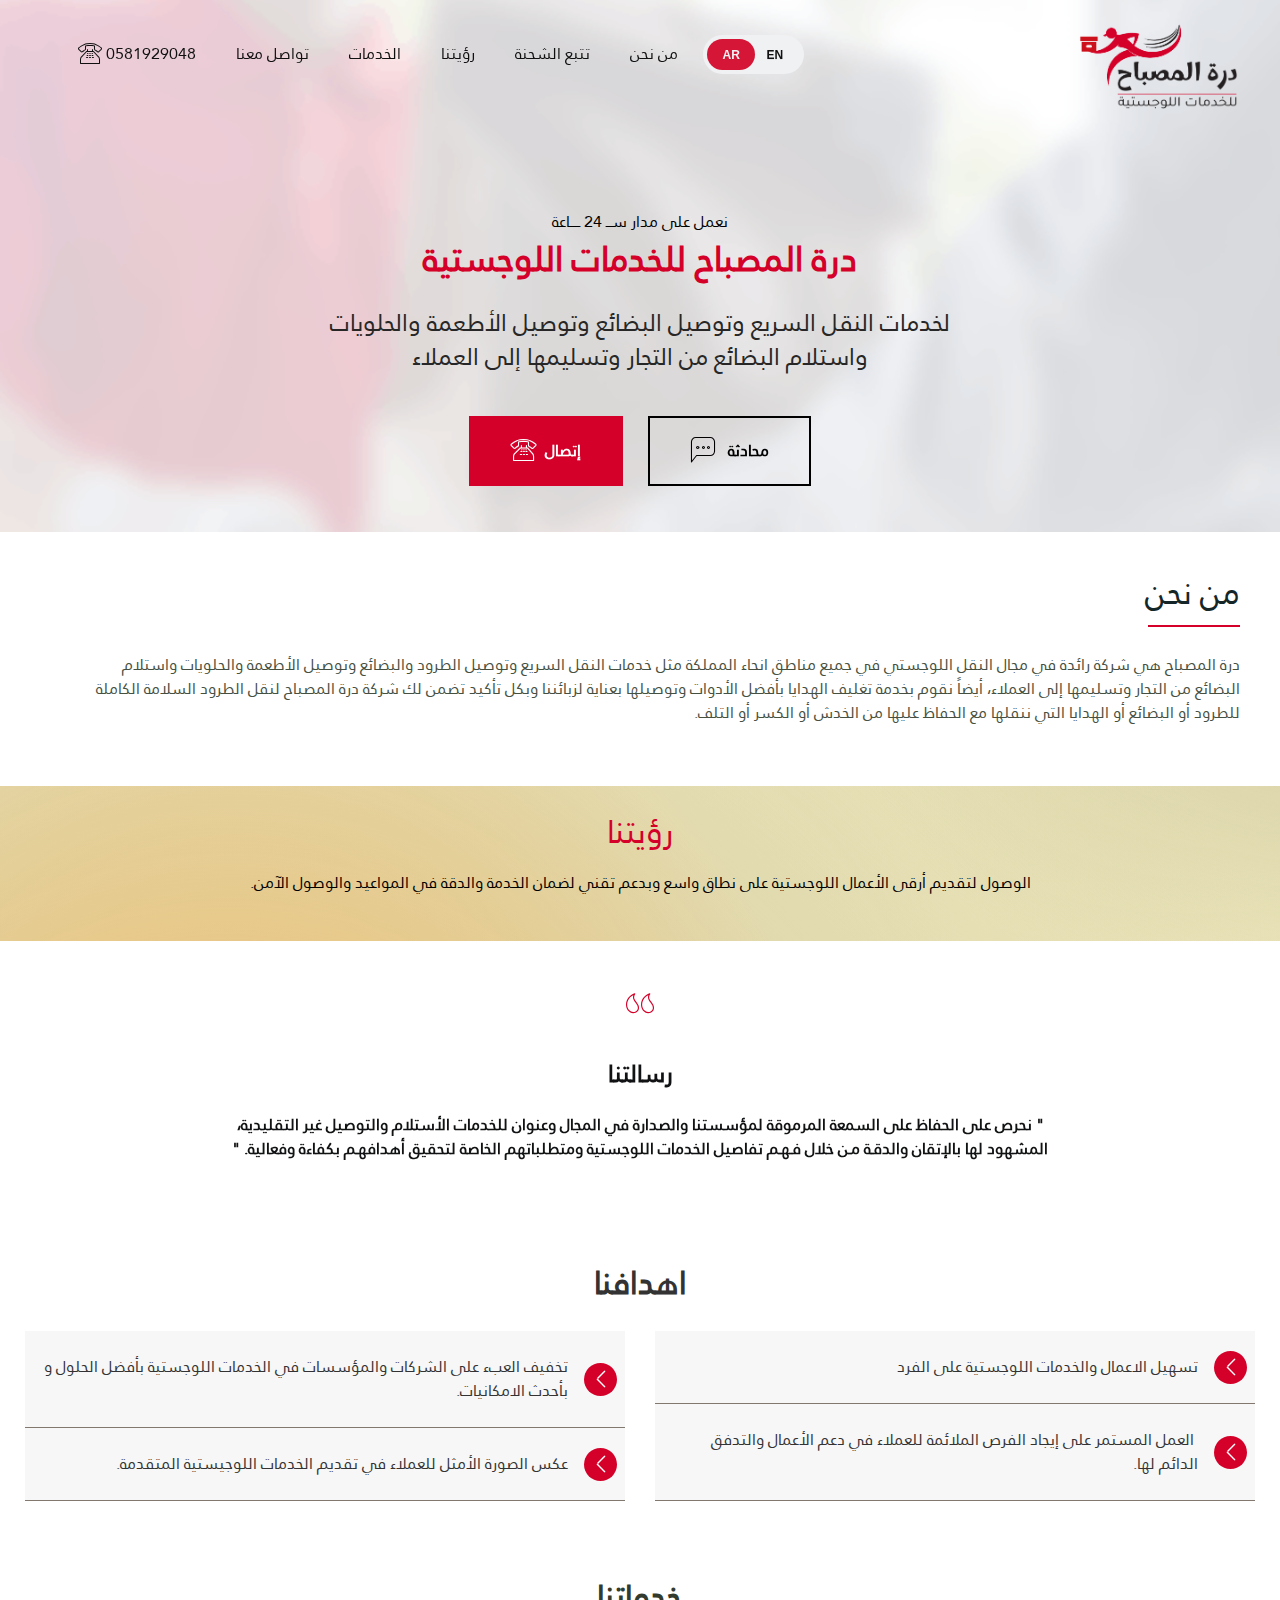
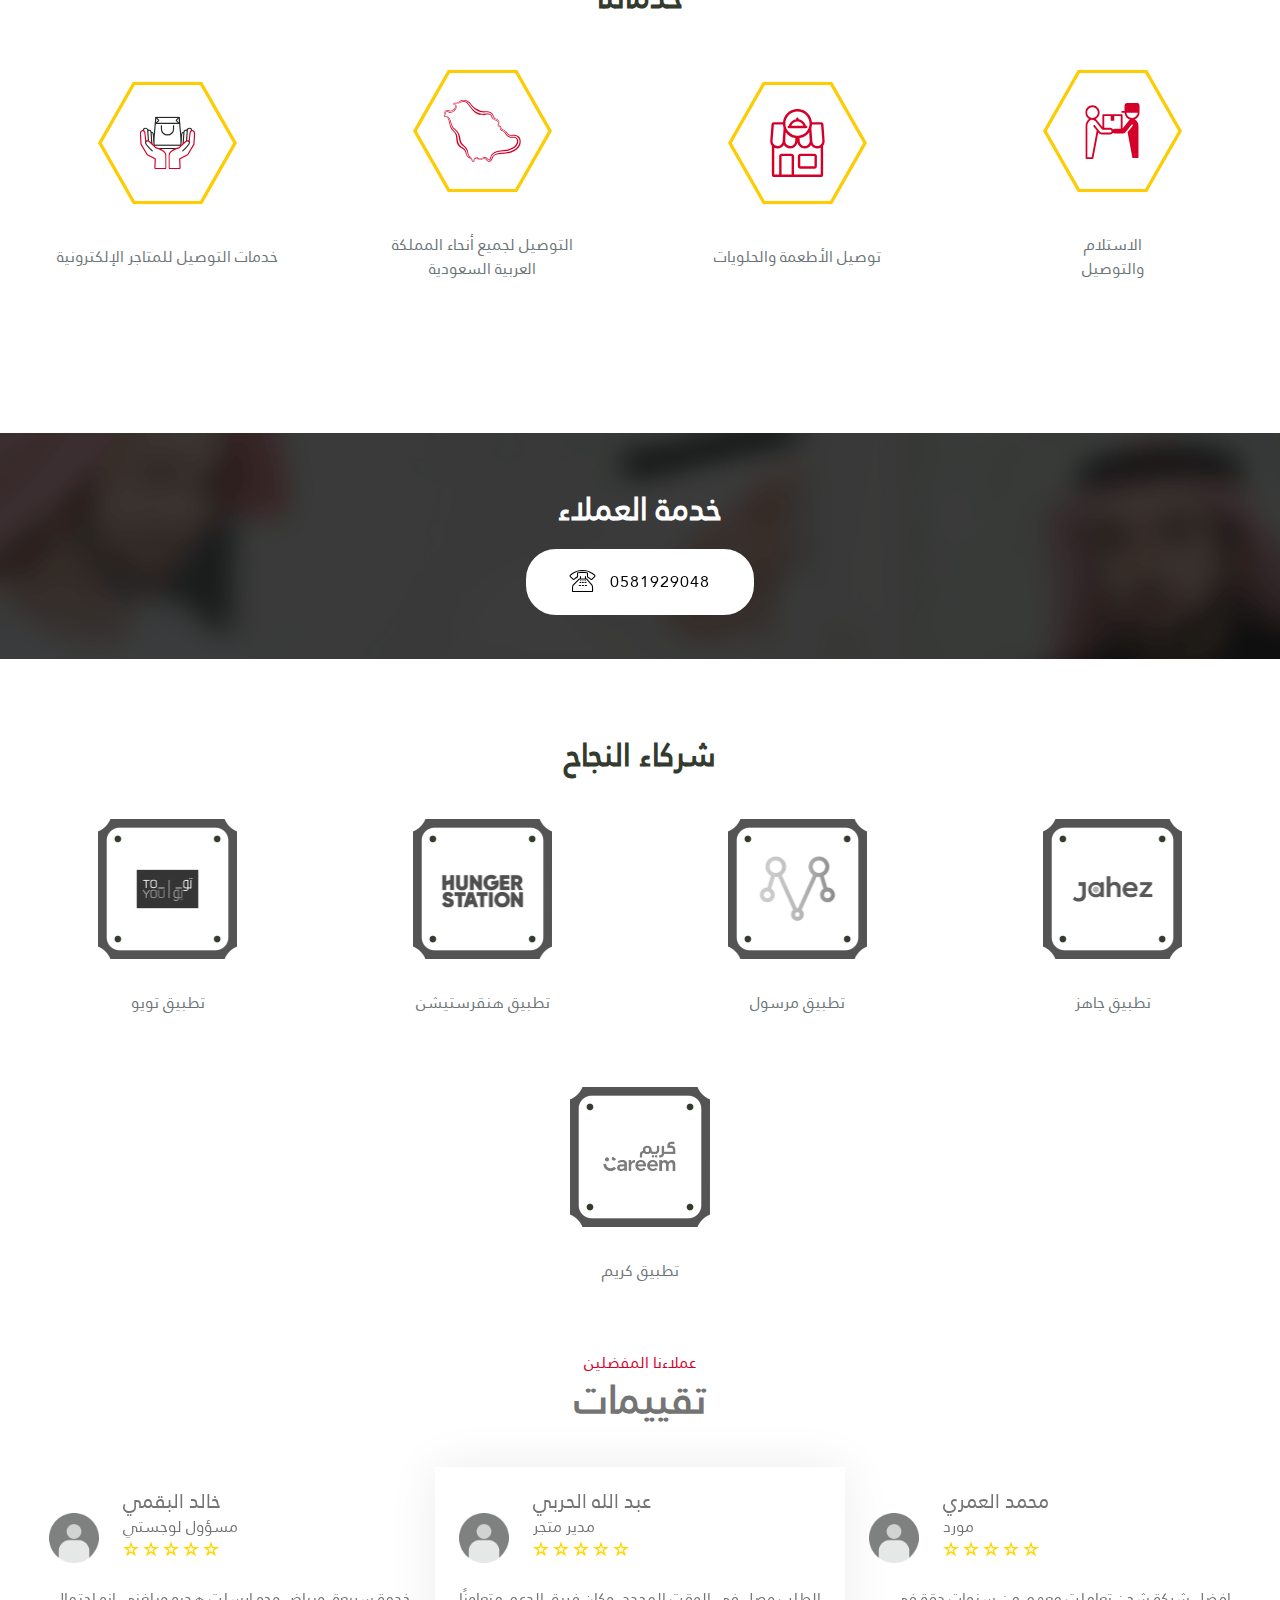
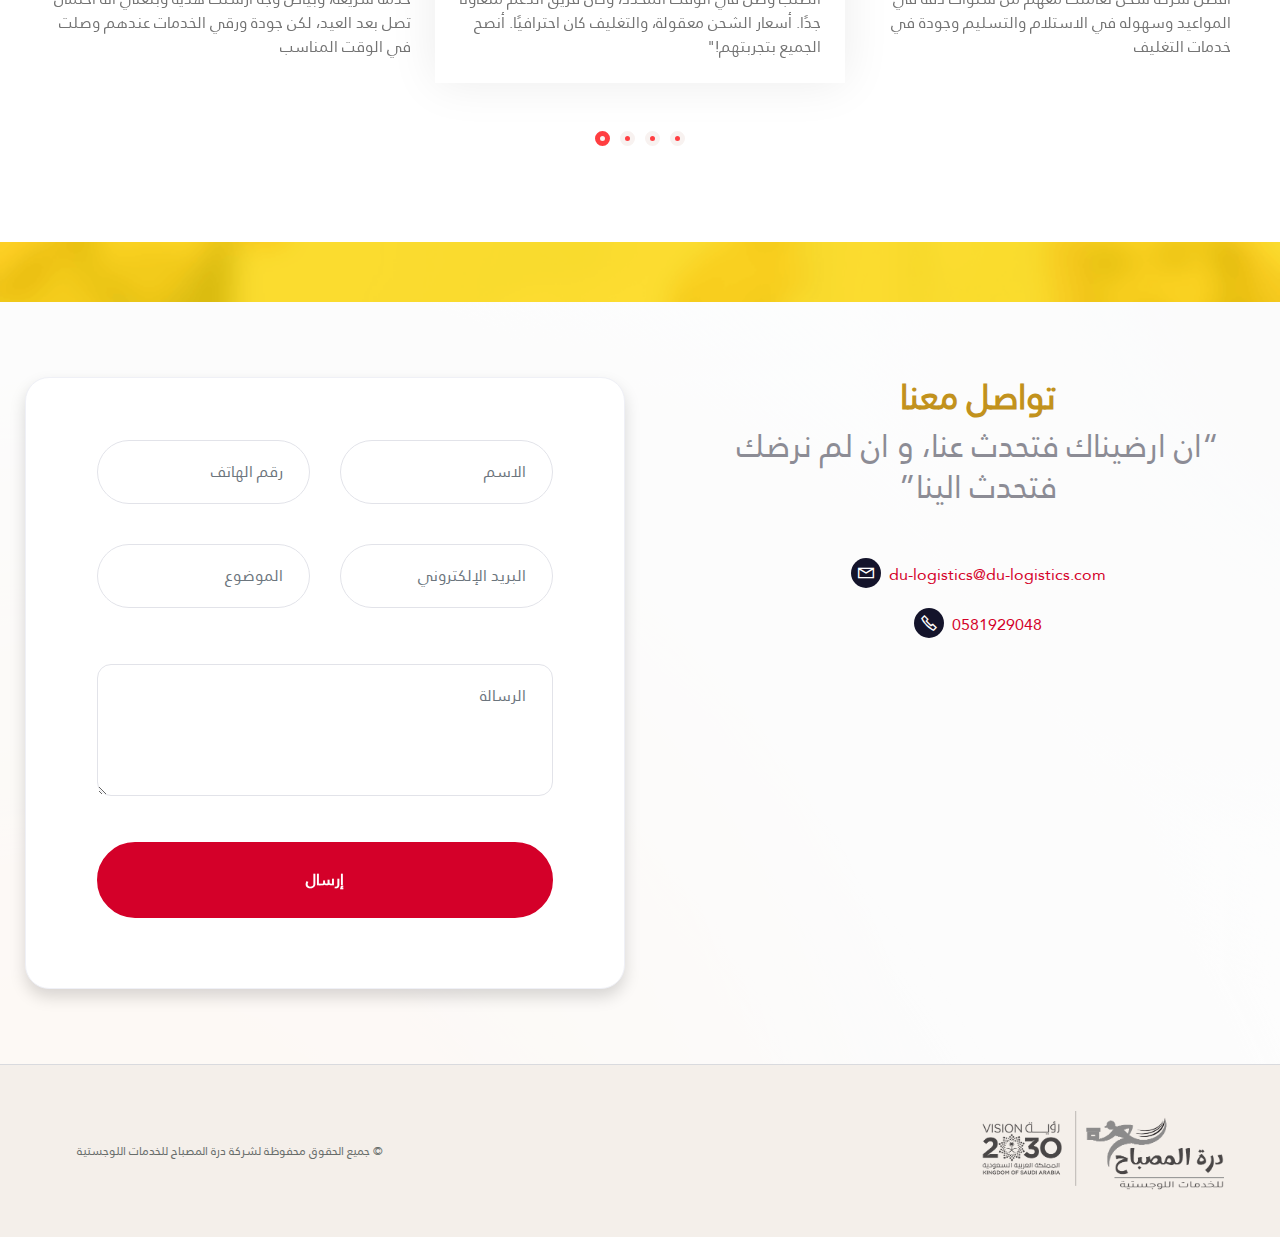
==== commit ba00ea13: "Fix" ====
--- a/index.html
+++ b/index.html
@@ -5,14 +5,14 @@
     <meta http-equiv="X-UA-Compatible" content="IE=edge" />
 
     <meta name="twitter:card" content="summary_large_image" />
-    <!-- <meta name="twitter:image:src" content="assets/images/index-meta.jpg"> -->
-    <!-- <meta property="og:image" content="assets/images/index-meta.jpg"> -->
+    <meta name="twitter:image:src" content="assets/images/zxc.jpg">
+    <meta property="og:image" content="assets/images/zxc.jpg">
     <meta name="twitter:title" content="درة المصباح للخدمات اللوجستية" />
     <meta
       name="viewport"
       content="width=device-width, initial-scale=1, minimum-scale=1"
     />
-    <!-- <link rel="shortcut icon" href="assets/images/untitled-1-128x128.png" type="image/x-icon"> -->
+    <link rel="shortcut icon" href="assets/images/qwe.png" type="image/x-icon">
     <meta
       name="description"
       content="لخدمات النقل السريع وتوصيل البضائع وتوصيل الأطعمة والحلويات واستلام البضائع من التجار وتسليمها إلى العملاء"
@@ -75,7 +75,7 @@
               <a href="index.htm">
                 <img
                   src="assets/images/untitled-1-128x128.png"
-                  alt="مؤسسة درة المصباح للخدمات اللوجستية"
+                  alt="شركة درة المصباح للخدمات اللوجستية"
                   style="height: 6.8rem"
                 />
               </a>
@@ -228,11 +228,11 @@
 
               <div class="mbr-section-text">
                 <p class="mbr-text align-left mbr-fonts-style display-7">
-                  درة المصباح هي مؤسسة رائدة في مجال النقل اللوجستي في جميع
+                  درة المصباح هي شركة رائدة في مجال النقل اللوجستي في جميع
                   مناطق انحاء المملكة مثل خدمات النقل السريع وتوصيل الطرود
                   والبضائع وتوصيل الأطعمة والحلويات واستلام البضائع من التجار
                   وتسليمها إلى العملاء، أيضاً نقوم بخدمة تغليف الهدايا بأفضل
-                  الأدوات وتوصيلها بعناية لزبائننا وبكل تأكيد تضمن لك مؤسسة درة
+                  الأدوات وتوصيلها بعناية لزبائننا وبكل تأكيد تضمن لك شركة درة
                   المصباح لنقل الطرود السلامة الكاملة للطرود أو البضائع أو
                   الهدايا التي ننقلها مع الحفاظ عليها من الخدش أو الكسر أو
                   التلف.<br />
@@ -1136,7 +1136,7 @@
               class="mbr-fonts-style mbr-regular text-copyright display-4"
               style="font-size: 12px"
             >
-              © جميع الحقوق محفوظة لمؤسسة درة المصباح للخدمات اللوجستية
+              © جميع الحقوق محفوظة لشركة درة المصباح للخدمات اللوجستية
             </p>
           </div>
         </div>
@@ -1207,16 +1207,22 @@
 
       // Subdirectory for development only
       const subdirectory =
-        window.location.hostname === "127.0.0.1" ? "" : "";
+        window.location.hostname === "127.0.0.1" ? "" : "/logistic";
 
       languageToggle.addEventListener("change", function () {
+        let redirectUrl;
         if (this.checked) {
-          // Redirect to Arabic page
-          window.location.href = `${currentDomain}${subdirectory}/en.html`;
+          // Set redirect URL to Arabic page
+          redirectUrl = `${currentDomain}${subdirectory}/en.html`;
         } else {
-          // Redirect to English page
-          window.location.href = `${currentDomain}${subdirectory}`;
+          // Set redirect URL to English page
+          redirectUrl = `${currentDomain}${subdirectory}`;
         }
+
+        // Wait for 1 second before redirecting
+        setTimeout(function () {
+          window.location.href = redirectUrl;
+        }, 200); // 1000 milliseconds = 1 second
       });
     </script>
   </body>
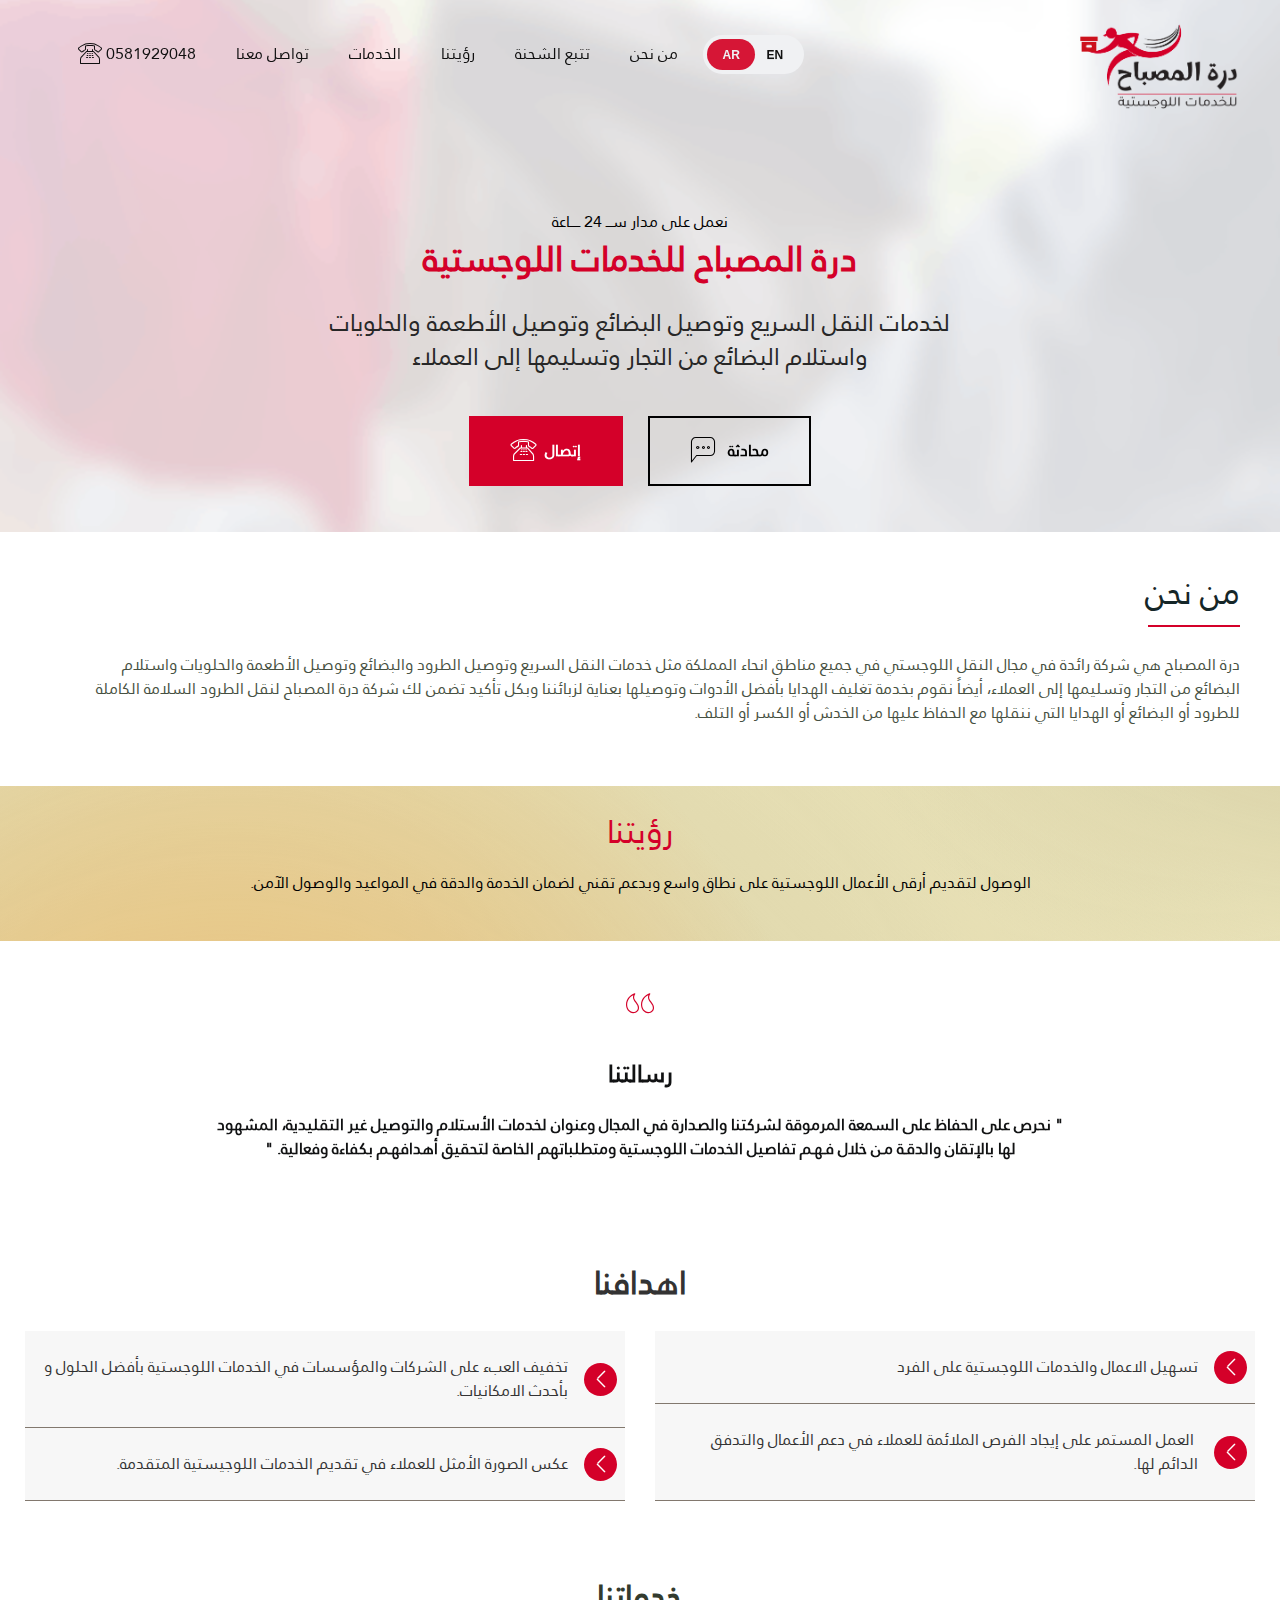
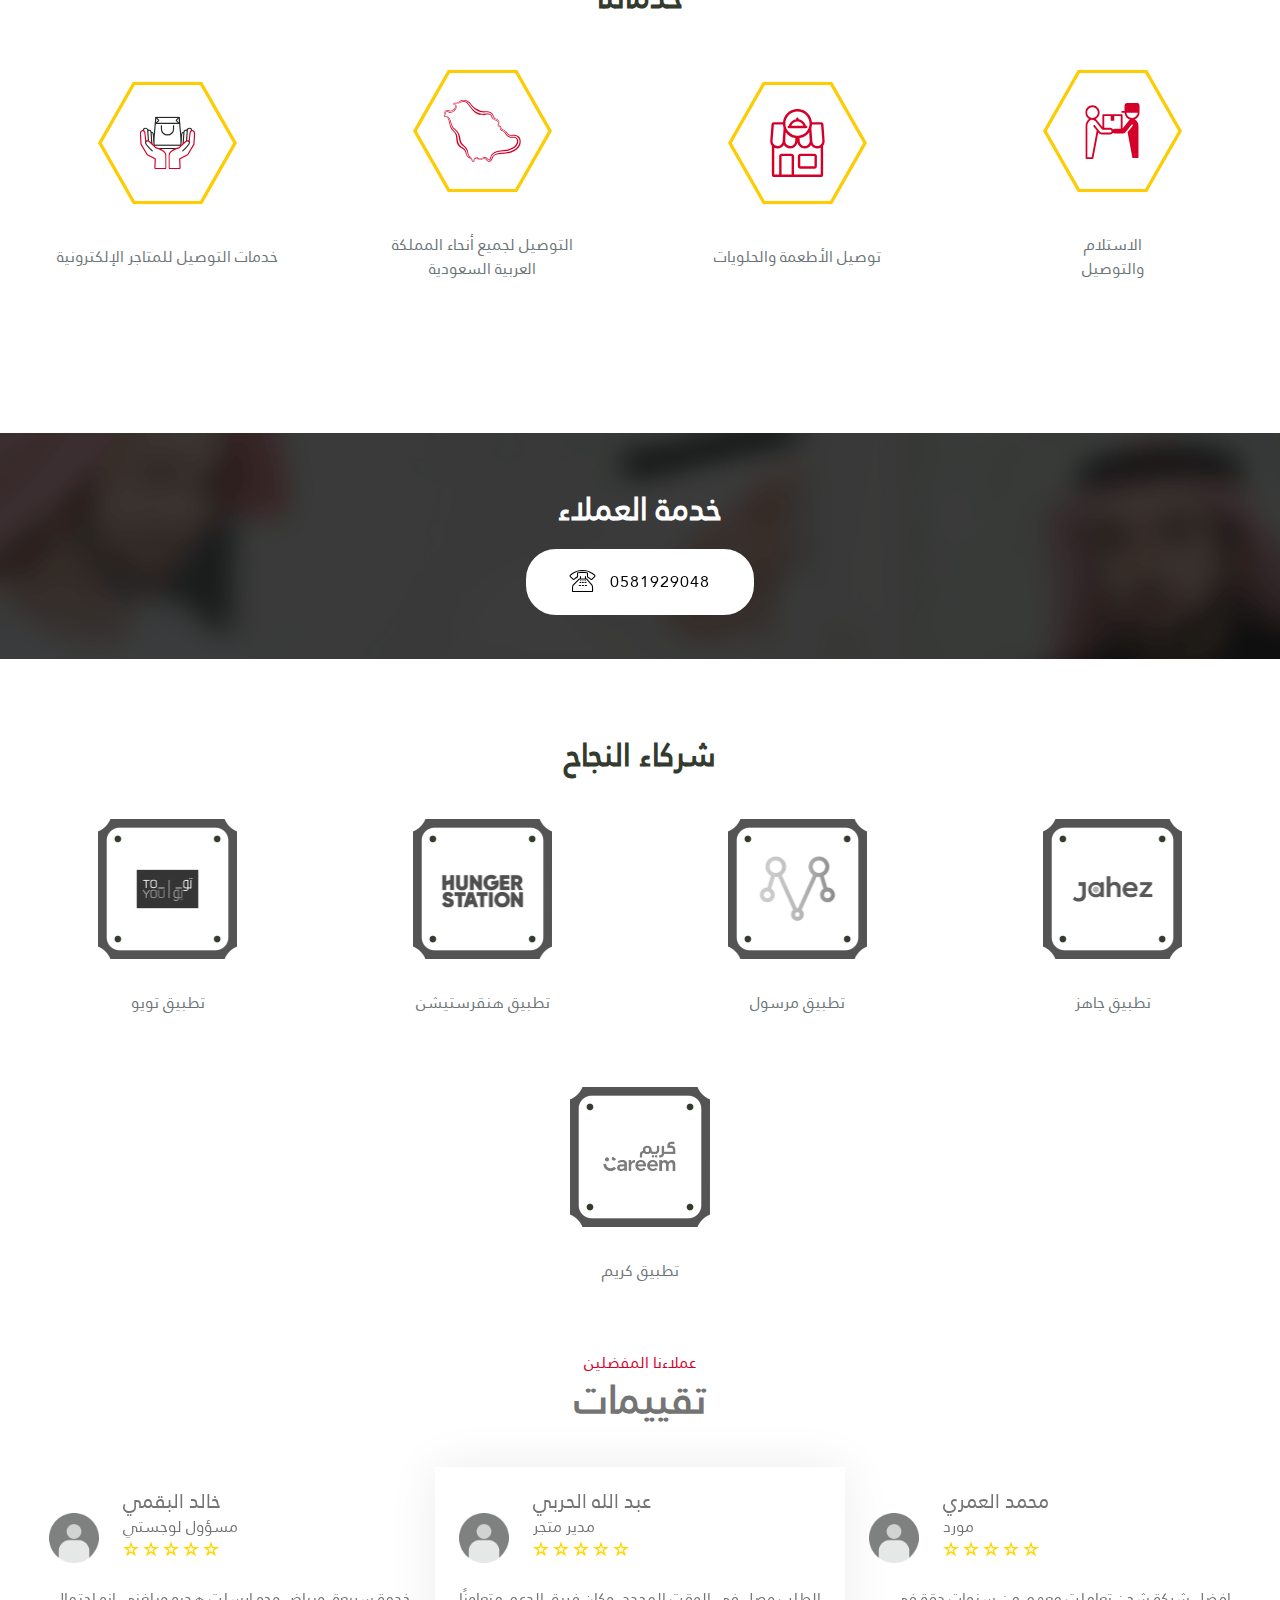
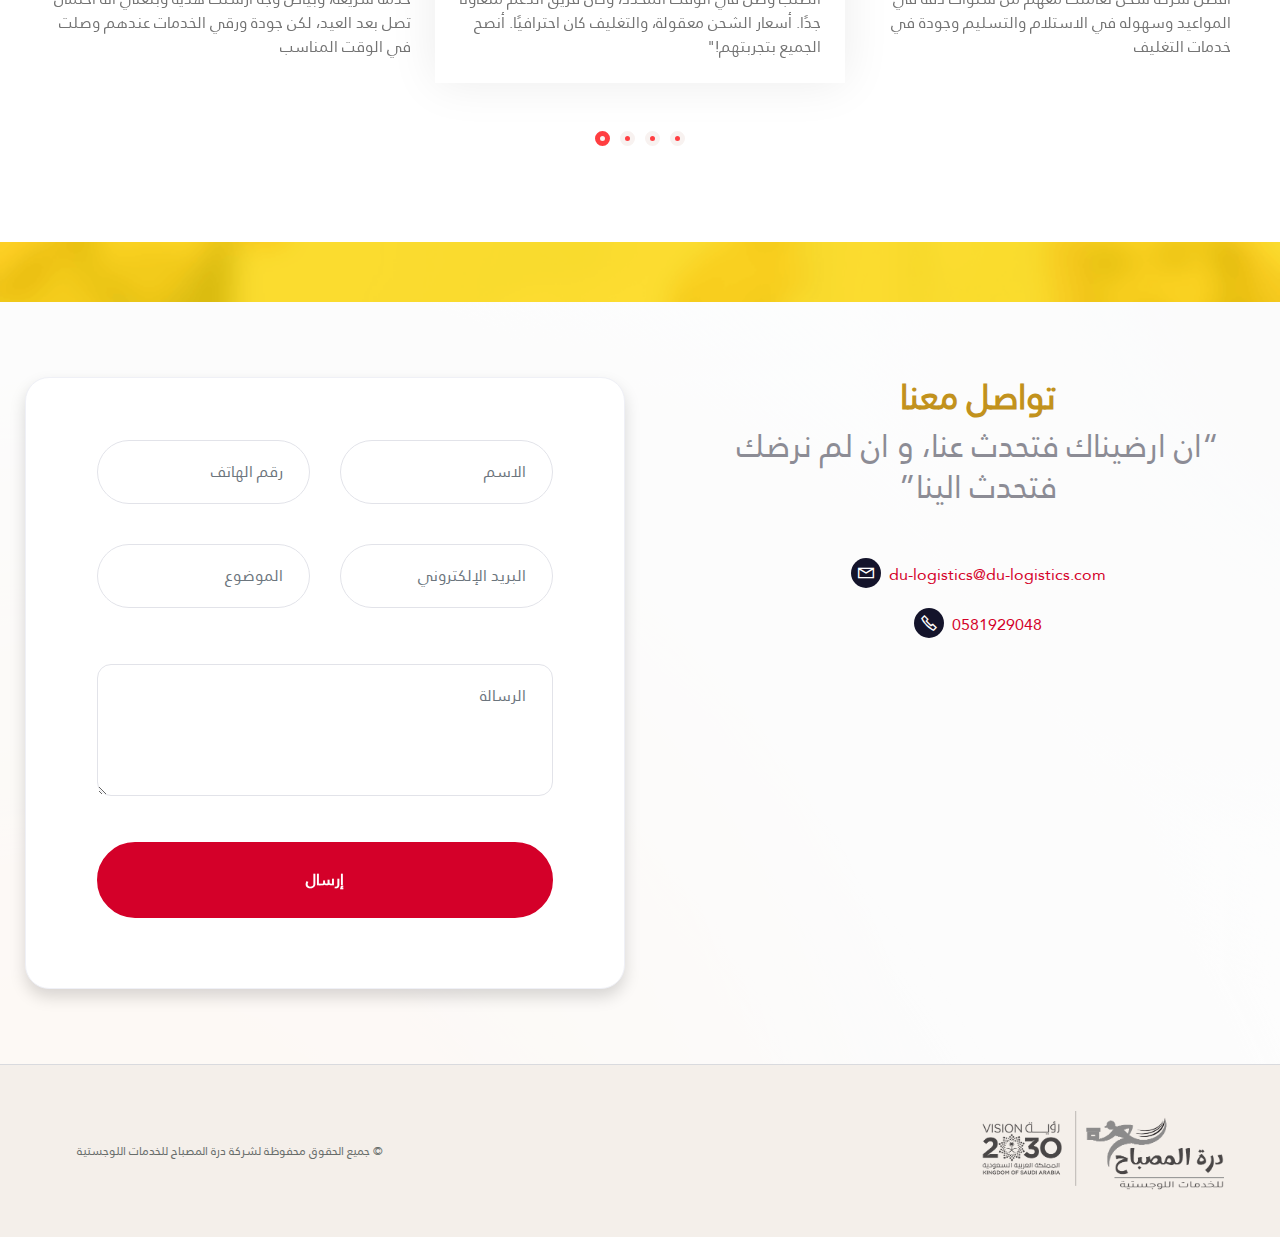
==== commit d757b5a0: "Fix" ====
--- a/index.html
+++ b/index.html
@@ -304,8 +304,8 @@
                         <p
                           class="mbr-section-subtitle mbr-fonts-style display-7"
                         >
-                          " نحرص على الحفاظ على السمعة المرموقة لمؤسستنا
-                          والصدارة في المجال وعنوان للخدمات الأستلام والتوصيل
+                          " نحرص على الحفاظ على السمعة المرموقة لشركتنا
+                          والصدارة في المجال وعنوان لخدمات الأستلام والتوصيل
                           غير التقليدية، المشهود لها بالإتقان والدقـة مـن خلال
                           فـهـم تفاصيل الخدمات اللوجستية ومتطلباتهم الخاصة
                           لتحقيق أهدافهـم بكفاءة وفعالية. "
